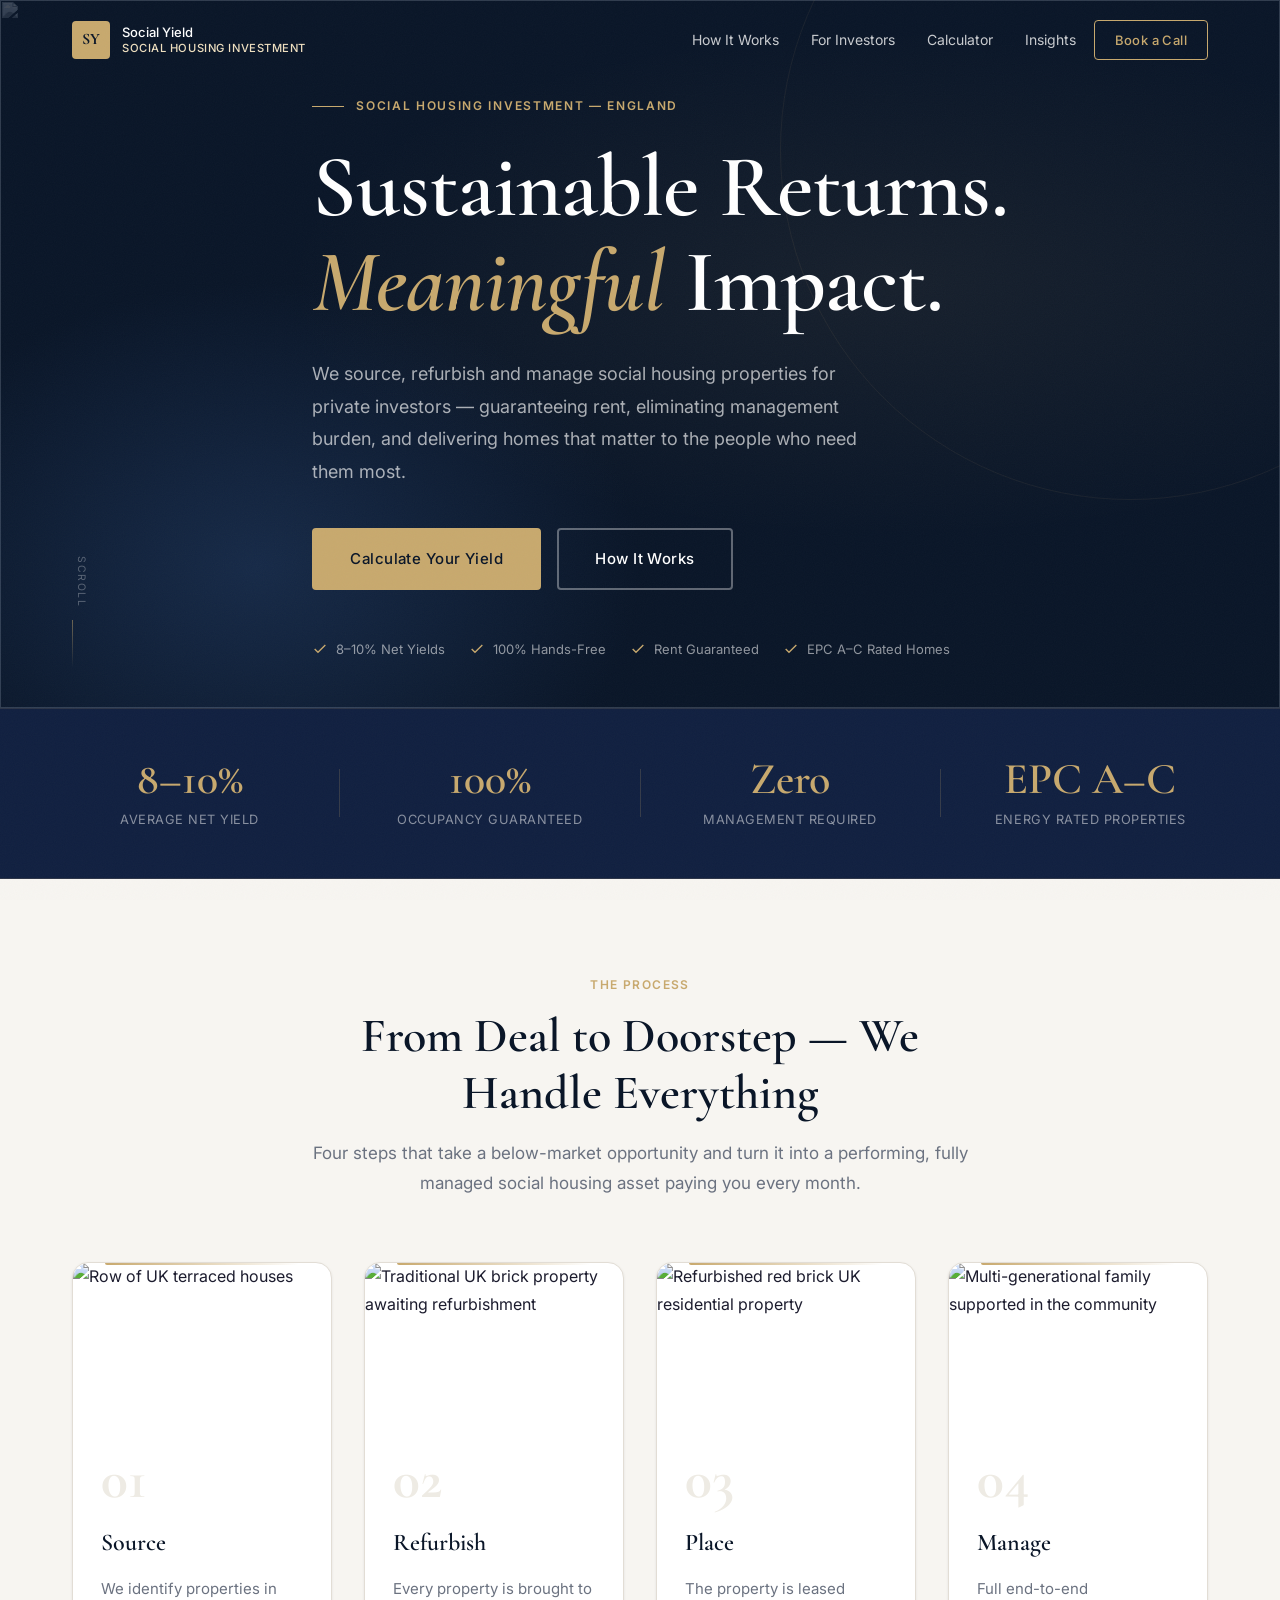
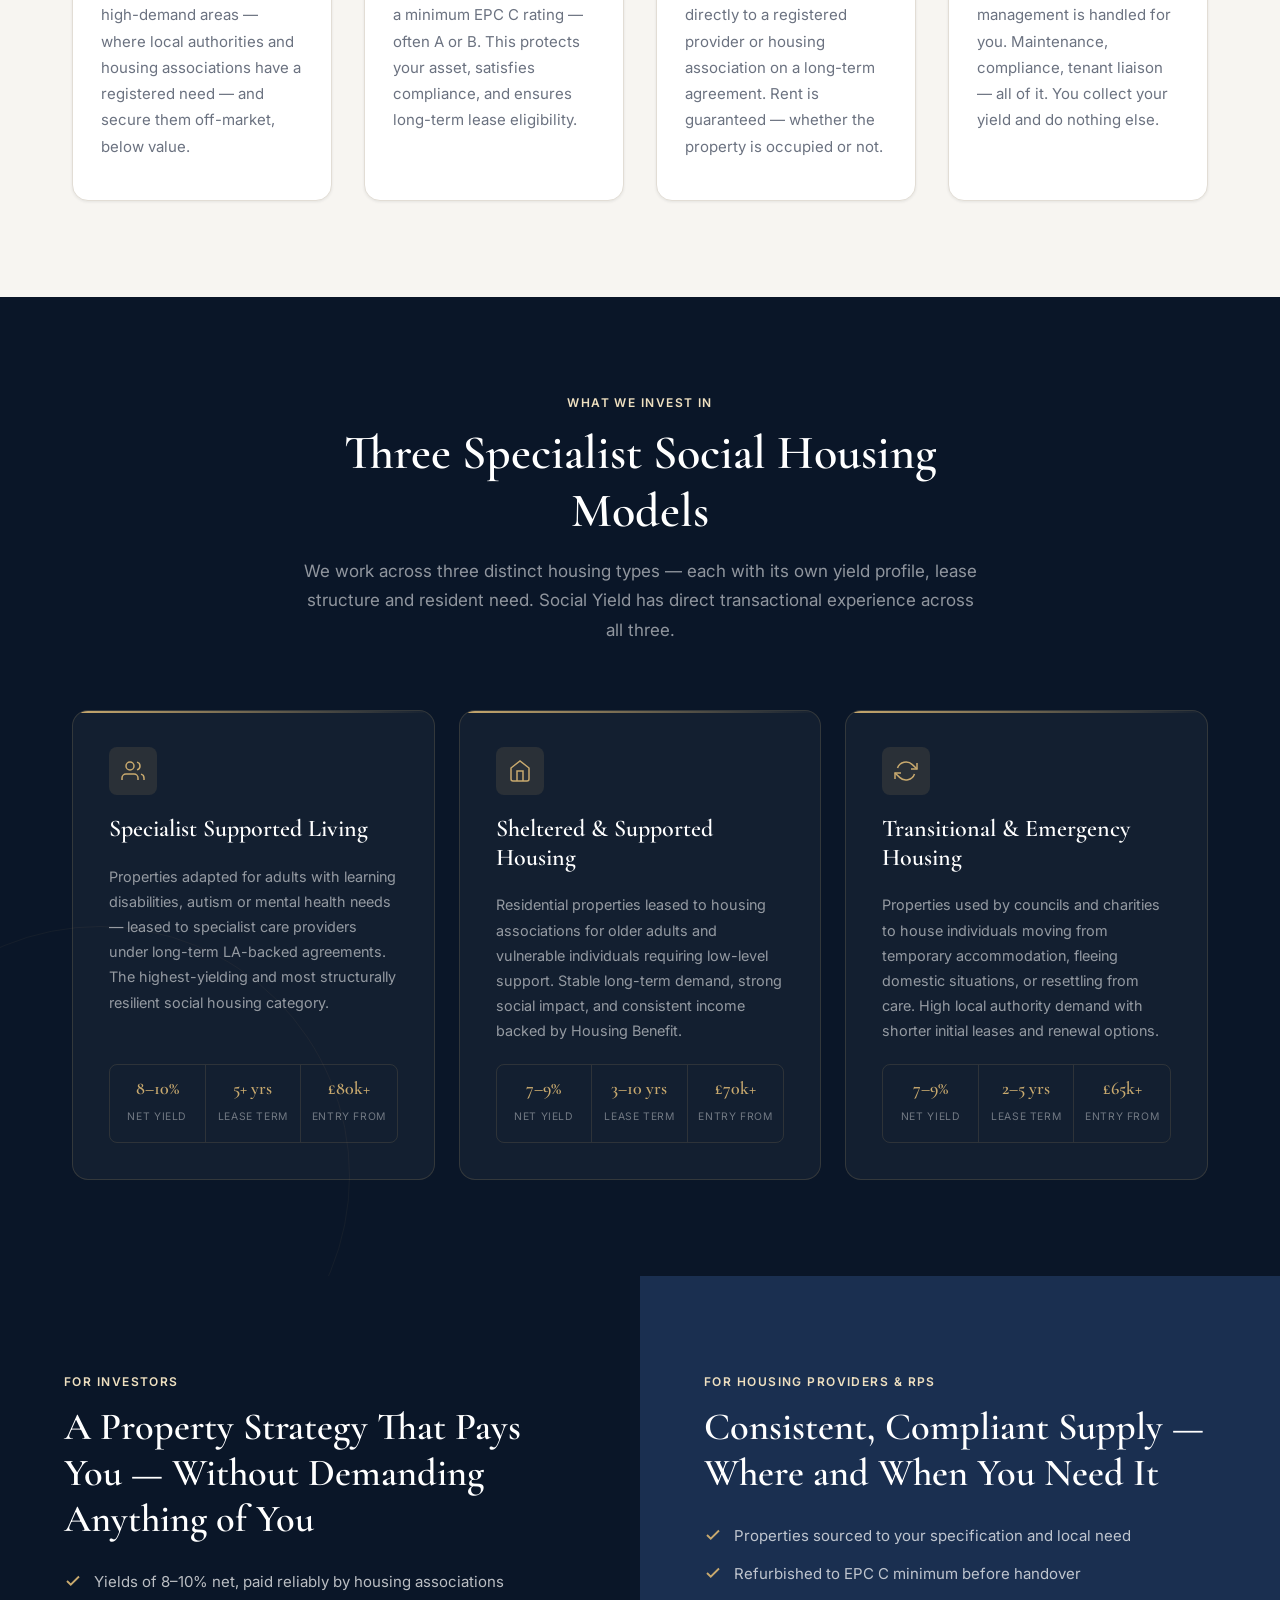
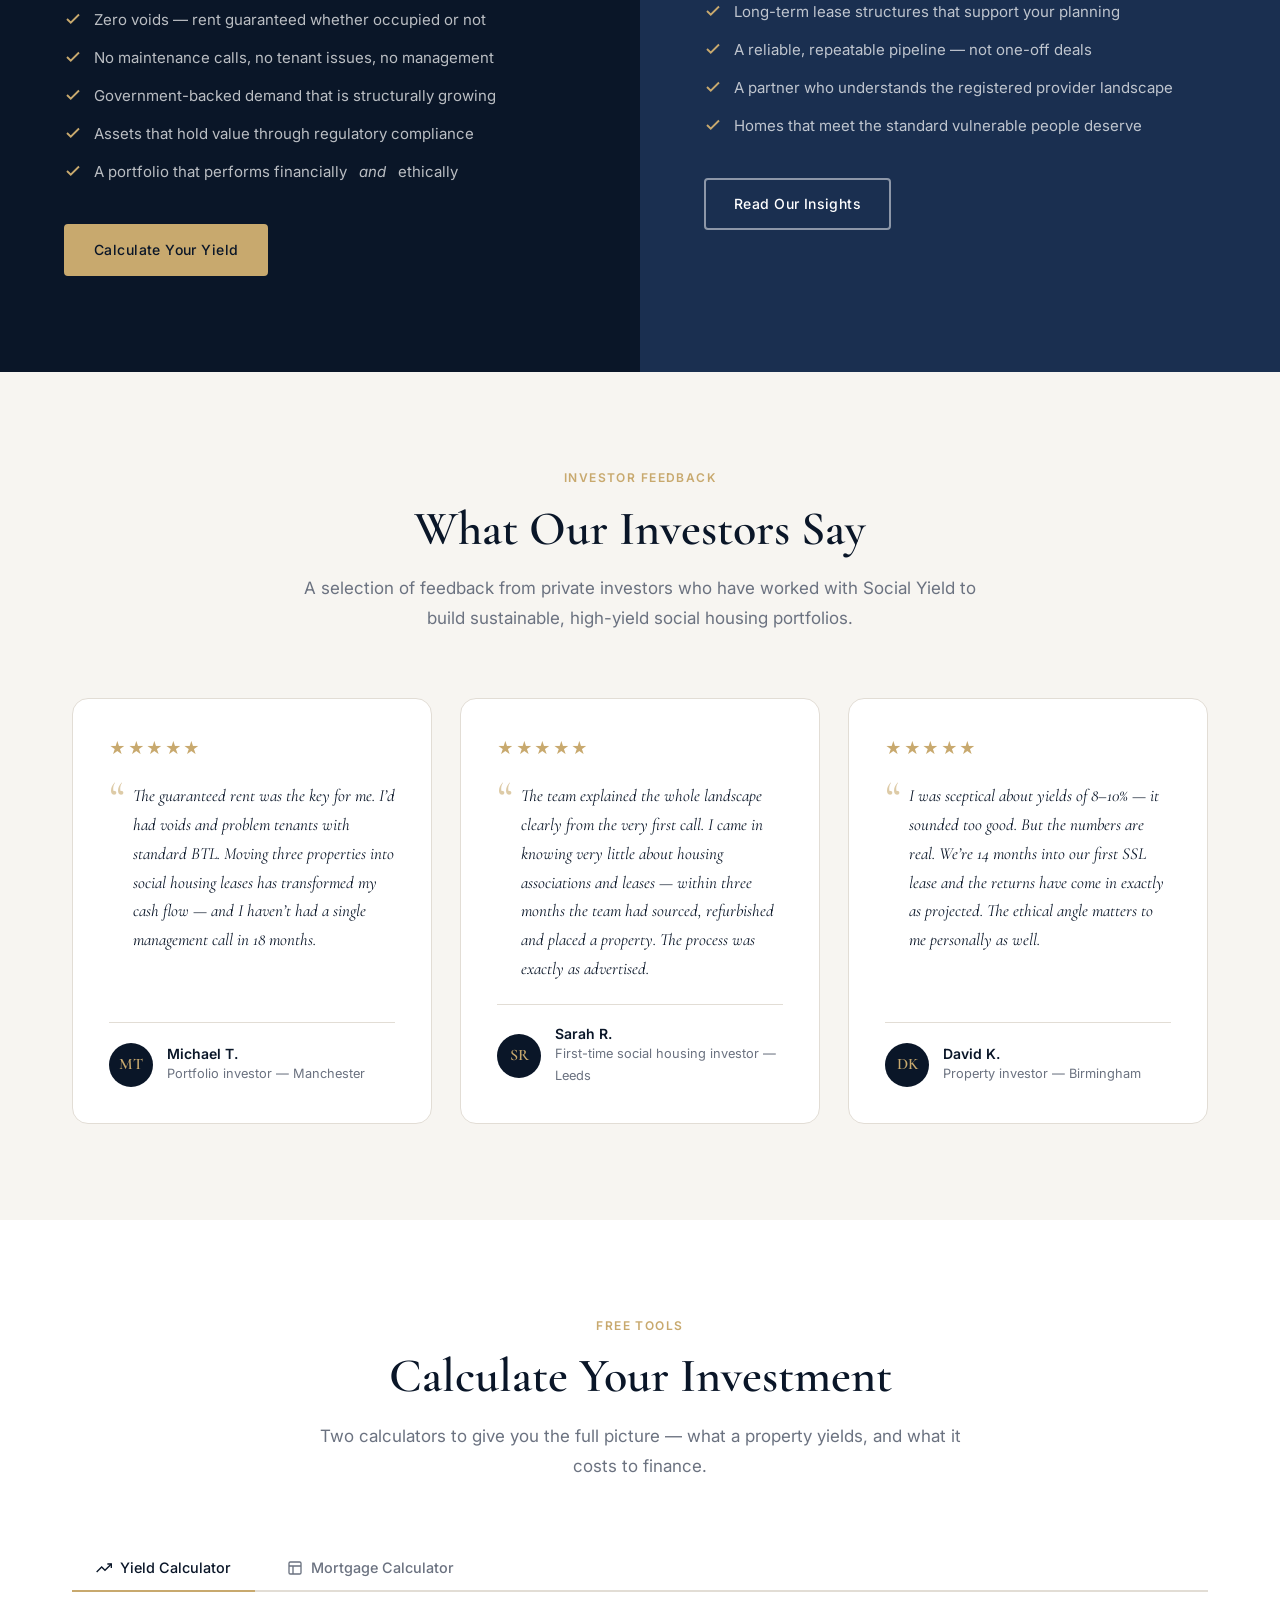
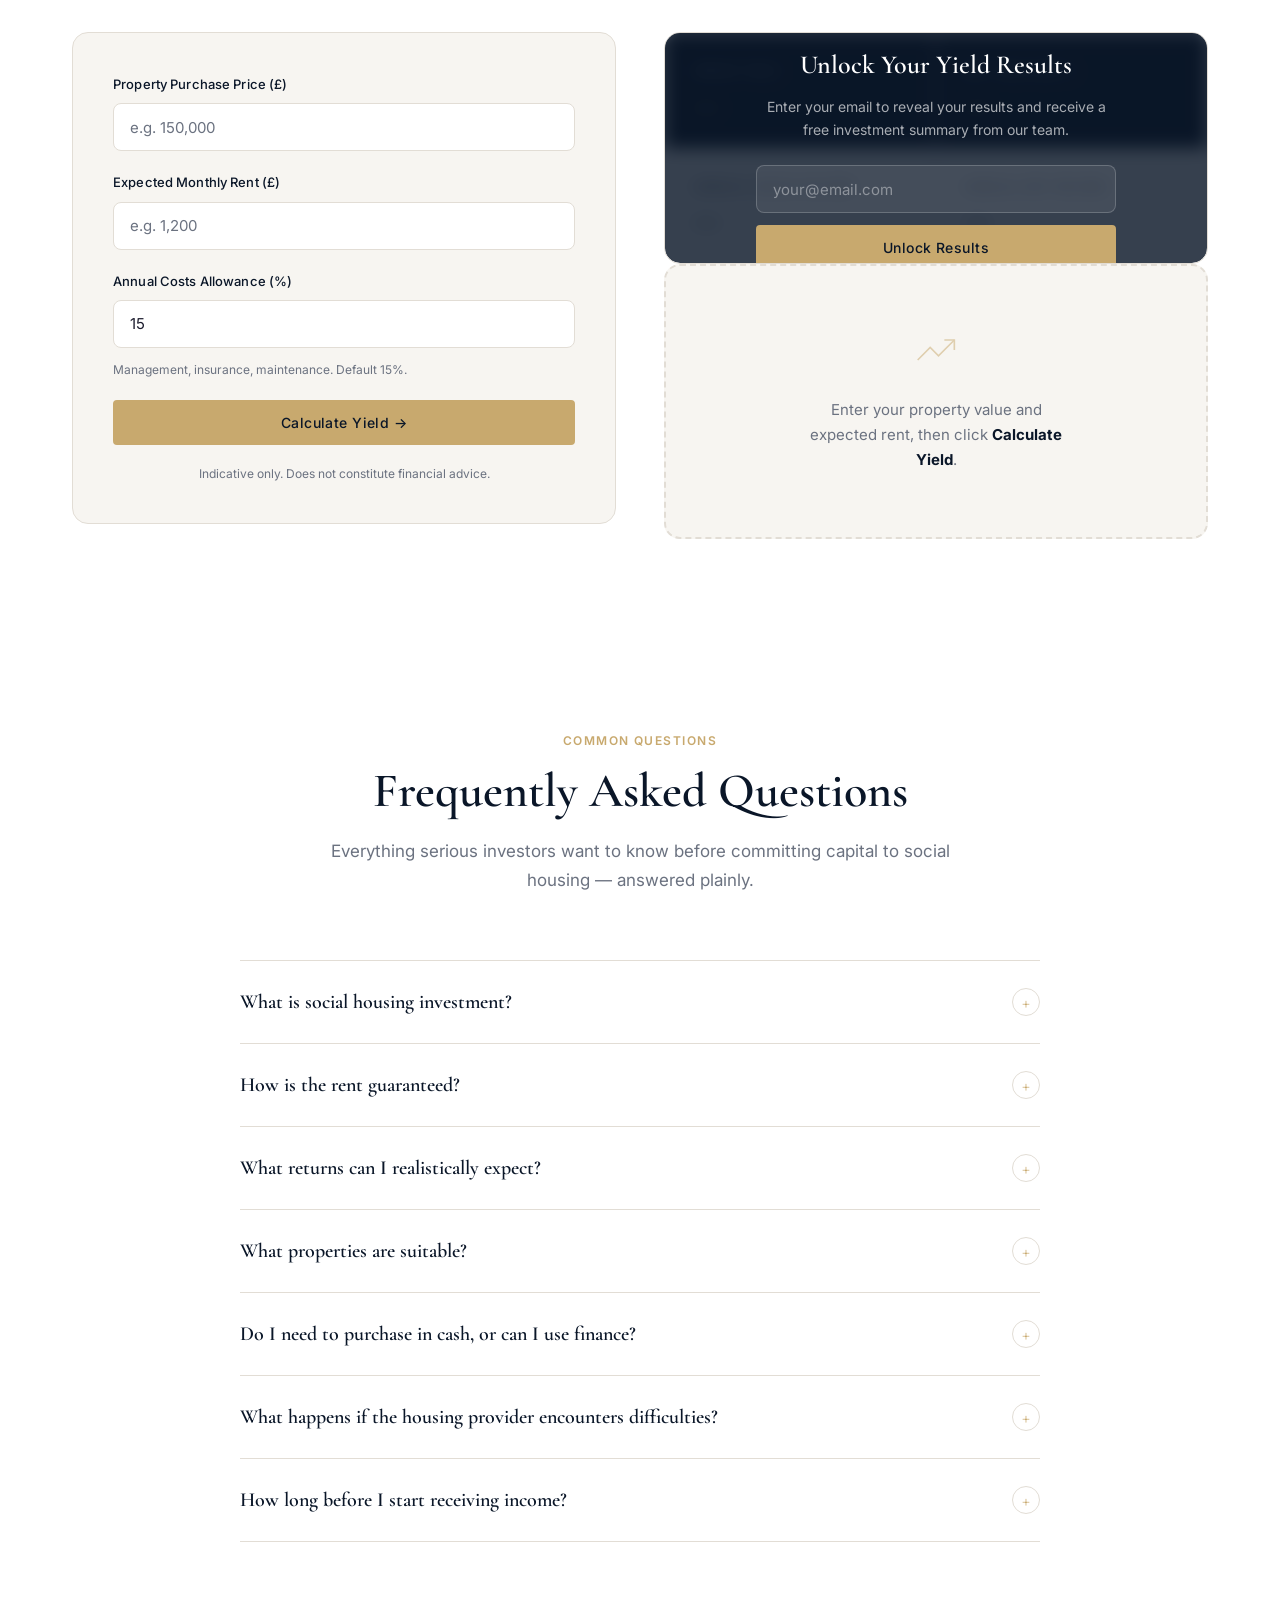
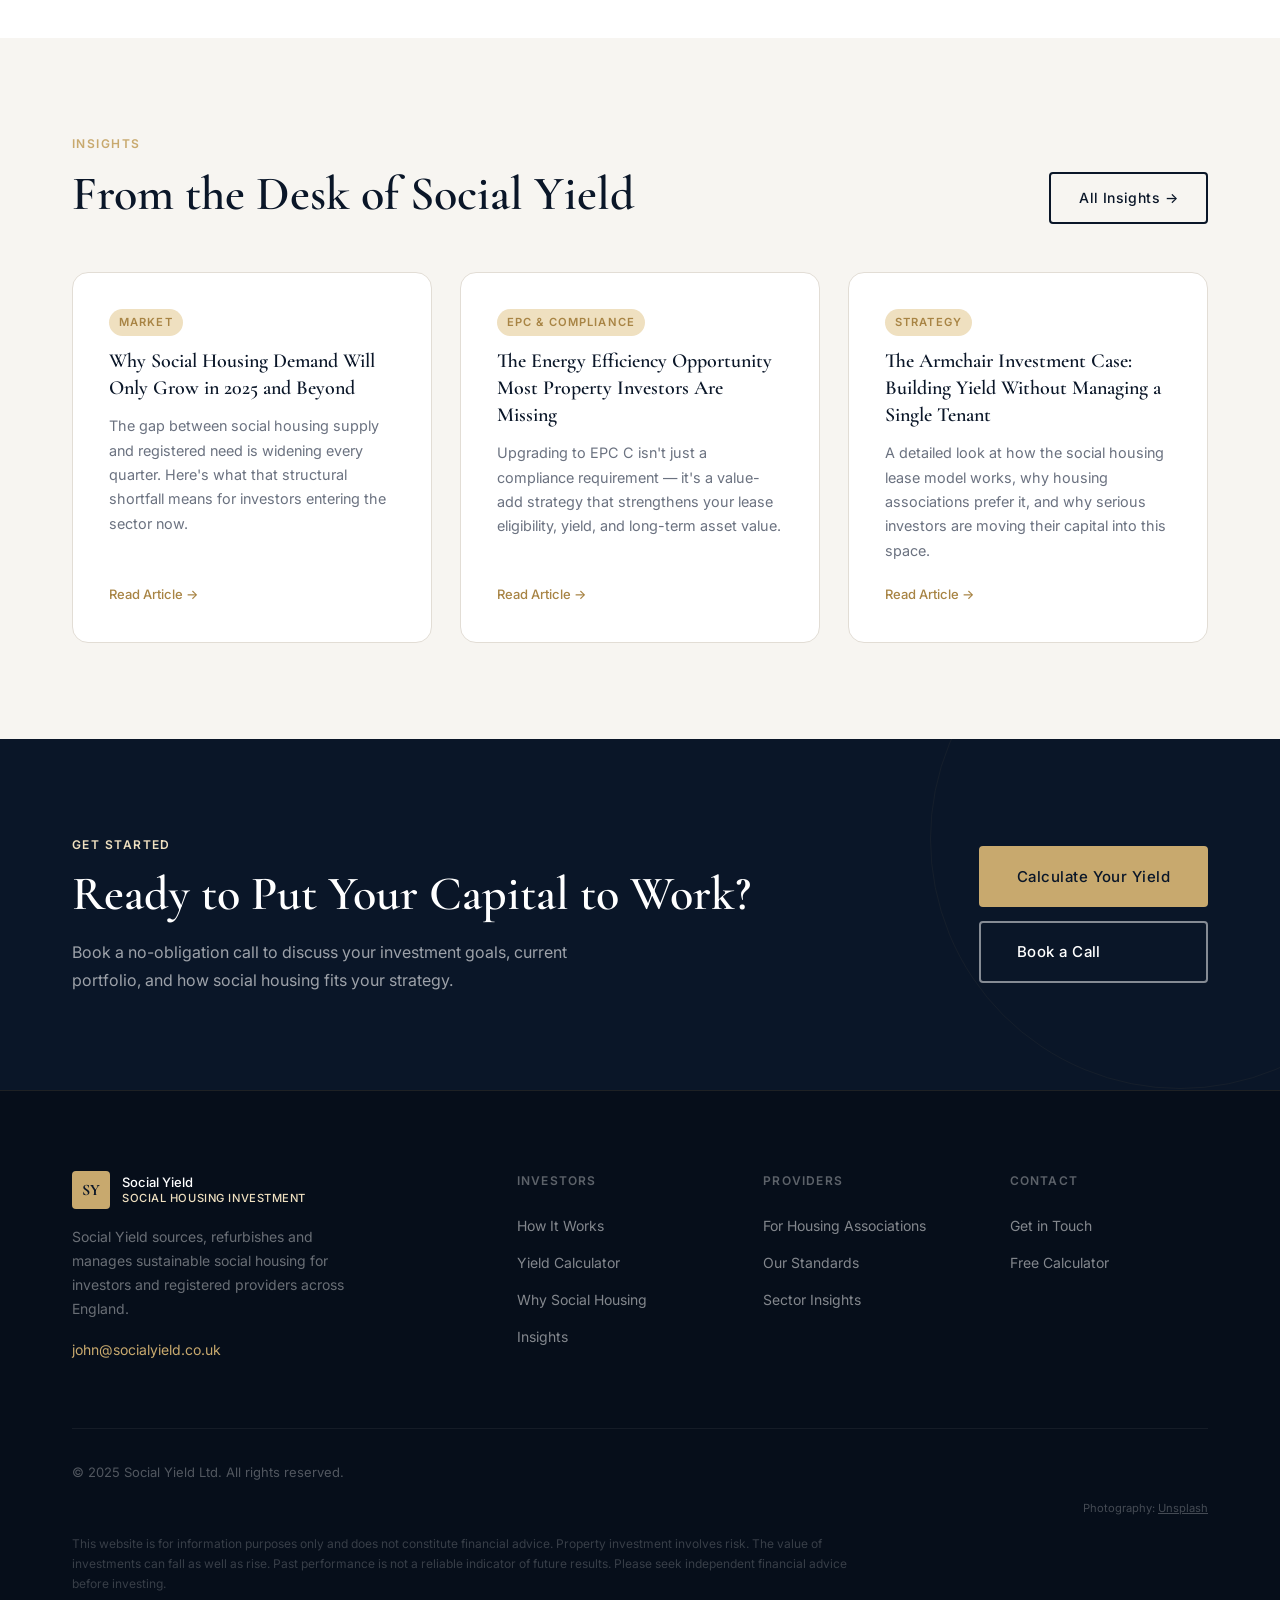
==== index.html @ 2ea7ae8a "Initial commit — Social Yield website" ====
<!DOCTYPE html>
<html lang="en">
<head>
  <meta charset="UTF-8">
  <meta name="viewport" content="width=device-width, initial-scale=1.0">
  <title>Social Housing Investment | Social Yield</title>
  <meta name="description" content="Social Yield sources, refurbishes and manages high-yield social housing properties — delivering sustainable homes to vulnerable people and hands-free returns to investors.">
  <link rel="preconnect" href="https://fonts.googleapis.com">
  <link rel="preconnect" href="https://fonts.gstatic.com" crossorigin>
  <link href="https://fonts.googleapis.com/css2?family=Cormorant+Garamond:ital,wght@0,400;0,500;0,600;0,700;1,400;1,600&family=Inter:wght@300;400;500;600&display=swap" rel="stylesheet">
  <link rel="icon" type="image/svg+xml" href="favicon.svg">
  <link rel="stylesheet" href="styles.css">
  <script async src="https://www.googletagmanager.com/gtag/js?id=G-GWD0JQLDQW"></script>
  <!-- Open Graph -->
  <meta property="og:type" content="website">
  <meta property="og:title" content="Social Housing Investment | Social Yield">
  <meta property="og:description" content="Social Yield sources, refurbishes and manages high-yield social housing properties — delivering sustainable homes to vulnerable people and hands-free returns to investors.">
  <meta property="og:url" content="https://socialyield.co.uk">
  <meta name="twitter:card" content="summary_large_image">
  <!-- Schema.org -->
  <script type="application/ld+json">
  {
    "@context": "https://schema.org",
    "@type": "LocalBusiness",
    "name": "Social Yield",
    "description": "Social housing investment specialists — sourcing, refurbishing and managing properties for private investors and registered providers across England.",
    "url": "https://socialyield.co.uk",
    "areaServed": { "@type": "Country", "name": "England" },
    "serviceType": "Social Housing Investment"
  }
  </script>
</head>
<body>

  <!-- NAV -->
  <nav class="nav" id="nav">
    <div class="nav__inner">
      <a href="index.html" class="nav__logo">
        <span class="nav__logo-mark">SY</span>
        <span class="nav__logo-name">Social Yield<em>Social Housing Investment</em></span>
      </a>
      <ul class="nav__links" id="nav-links">
        <li><a href="#how-it-works">How It Works</a></li>
        <li><a href="#investors">For Investors</a></li>
        <li><a href="#calculator">Calculator</a></li>
        <li><a href="insights.html">Insights</a></li>
        <li><a href="https://calendly.com/john-socialyield" target="_blank" rel="noopener" class="btn btn--nav">Book a Call</a></li>
      </ul>
      <button class="nav__toggle" id="nav-toggle" aria-label="Open menu">
        <span></span><span></span><span></span>
      </button>
    </div>
  </nav>

  <!-- HERO -->
  <section class="hero">
    <img src="https://images.unsplash.com/photo-1723047683175-f036e27e0e10?auto=format&fit=crop&w=1800&q=80" alt="" class="hero__bg-img" aria-hidden="true" loading="eager">
    <div class="hero__inner">
      <div class="hero__eyebrow">Social Housing Investment &mdash; England</div>
      <h1 class="hero__heading">
        Sustainable Returns.<br>
        <em>Meaningful</em> Impact.
      </h1>
      <p class="hero__sub">We source, refurbish and manage social housing properties for private investors &mdash; guaranteeing rent, eliminating management burden, and delivering homes that matter to the people who need them most.</p>
      <div class="hero__actions">
        <a href="#calculator" class="btn btn--gold btn--lg">Calculate Your Yield</a>
        <a href="#how-it-works" class="btn btn--ghost btn--lg">How It Works</a>
      </div>
      <div class="hero__trust">
        <div class="hero__trust-item">
          <svg width="16" height="16" viewBox="0 0 24 24" fill="none" stroke="currentColor" stroke-width="2"><polyline points="20 6 9 17 4 12"></polyline></svg>
          <span>8&ndash;10% Net Yields</span>
        </div>
        <div class="hero__trust-item">
          <svg width="16" height="16" viewBox="0 0 24 24" fill="none" stroke="currentColor" stroke-width="2"><polyline points="20 6 9 17 4 12"></polyline></svg>
          <span>100% Hands-Free</span>
        </div>
        <div class="hero__trust-item">
          <svg width="16" height="16" viewBox="0 0 24 24" fill="none" stroke="currentColor" stroke-width="2"><polyline points="20 6 9 17 4 12"></polyline></svg>
          <span>Rent Guaranteed</span>
        </div>
        <div class="hero__trust-item">
          <svg width="16" height="16" viewBox="0 0 24 24" fill="none" stroke="currentColor" stroke-width="2"><polyline points="20 6 9 17 4 12"></polyline></svg>
          <span>EPC A&ndash;C Rated Homes</span>
        </div>
      </div>
    </div>
    <div class="hero__scroll" aria-hidden="true">
      <span>Scroll</span>
      <div class="hero__scroll-line"></div>
    </div>
  </section>

  <!-- STATS -->
  <section class="stats">
    <div class="container">
      <div class="stats__grid">
        <div class="stats__item">
          <span class="stats__num">8&ndash;10%</span>
          <span class="stats__label">Average Net Yield</span>
        </div>
        <div class="stats__divider" aria-hidden="true"></div>
        <div class="stats__item">
          <span class="stats__num">100%</span>
          <span class="stats__label">Occupancy Guaranteed</span>
        </div>
        <div class="stats__divider" aria-hidden="true"></div>
        <div class="stats__item">
          <span class="stats__num">Zero</span>
          <span class="stats__label">Management Required</span>
        </div>
        <div class="stats__divider" aria-hidden="true"></div>
        <div class="stats__item">
          <span class="stats__num">EPC A&ndash;C</span>
          <span class="stats__label">Energy Rated Properties</span>
        </div>
      </div>
    </div>
  </section>

  <!-- HOW IT WORKS -->
  <section class="process" id="how-it-works">
    <div class="container">
      <div class="section-header">
        <span class="eyebrow">The Process</span>
        <h2>From Deal to Doorstep &mdash; We Handle Everything</h2>
        <p>Four steps that take a below-market opportunity and turn it into a performing, fully managed social housing asset paying you every month.</p>
      </div>
      <div class="steps">
        <div class="step reveal">
          <div class="step__img">
            <img src="https://images.unsplash.com/photo-1732721176408-5444b1641550?auto=format&fit=crop&w=600&q=80" alt="Row of UK terraced houses" loading="lazy">
          </div>
          <div class="step__num">01</div>
          <h3>Source</h3>
          <p>We identify properties in high-demand areas &mdash; where local authorities and housing associations have a registered need &mdash; and secure them off-market, below value.</p>
        </div>
        <div class="step reveal reveal-d1">
          <div class="step__img">
            <img src="https://images.unsplash.com/photo-1607900840367-a83dcd63296d?auto=format&fit=crop&w=600&q=80" alt="Traditional UK brick property awaiting refurbishment" loading="lazy">
          </div>
          <div class="step__num">02</div>
          <h3>Refurbish</h3>
          <p>Every property is brought to a minimum EPC C rating &mdash; often A or B. This protects your asset, satisfies compliance, and ensures long-term lease eligibility.</p>
        </div>
        <div class="step reveal reveal-d2">
          <div class="step__img">
            <img src="https://images.unsplash.com/photo-1732721176814-c0bc82db3971?auto=format&fit=crop&w=600&q=80" alt="Refurbished red brick UK residential property" loading="lazy">
          </div>
          <div class="step__num">03</div>
          <h3>Place</h3>
          <p>The property is leased directly to a registered provider or housing association on a long-term agreement. Rent is guaranteed &mdash; whether the property is occupied or not.</p>
        </div>
        <div class="step reveal reveal-d3">
          <div class="step__img">
            <img src="https://images.unsplash.com/photo-1763631045896-04d2e60048ae?auto=format&fit=crop&w=600&q=80" alt="Multi-generational family supported in the community" loading="lazy">
          </div>
          <div class="step__num">04</div>
          <h3>Manage</h3>
          <p>Full end-to-end management is handled for you. Maintenance, compliance, tenant liaison &mdash; all of it. You collect your yield and do nothing else.</p>
        </div>
      </div>
    </div>
  </section>

  <!-- INVESTMENT TYPES -->
  <section class="inv-types">
    <div class="container">
      <div class="section-header section-header--light reveal">
        <span class="eyebrow eyebrow--light">What We Invest In</span>
        <h2>Three Specialist Social Housing Models</h2>
        <p>We work across three distinct housing types &mdash; each with its own yield profile, lease structure and resident need. Social Yield has direct transactional experience across all three.</p>
      </div>
      <div class="inv-cards">

        <div class="inv-card reveal reveal-d1">
          <div class="inv-card__icon">
            <svg width="24" height="24" viewBox="0 0 24 24" fill="none" stroke="currentColor" stroke-width="1.5">
              <path d="M17 21v-2a4 4 0 00-4-4H5a4 4 0 00-4 4v2"/><circle cx="9" cy="7" r="4"/>
              <path d="M23 21v-2a4 4 0 00-3-3.87M16 3.13a4 4 0 010 7.75"/>
            </svg>
          </div>
          <h3>Specialist Supported Living</h3>
          <p>Properties adapted for adults with learning disabilities, autism or mental health needs &mdash; leased to specialist care providers under long-term LA-backed agreements. The highest-yielding and most structurally resilient social housing category.</p>
          <div class="inv-card__metrics">
            <div class="inv-card__metric">
              <span class="inv-card__metric-val">8&ndash;10%</span>
              <span class="inv-card__metric-label">Net Yield</span>
            </div>
            <div class="inv-card__metric">
              <span class="inv-card__metric-val">5+ yrs</span>
              <span class="inv-card__metric-label">Lease Term</span>
            </div>
            <div class="inv-card__metric">
              <span class="inv-card__metric-val">&pound;80k+</span>
              <span class="inv-card__metric-label">Entry From</span>
            </div>
          </div>
        </div>

        <div class="inv-card reveal reveal-d2">
          <div class="inv-card__icon">
            <svg width="24" height="24" viewBox="0 0 24 24" fill="none" stroke="currentColor" stroke-width="1.5">
              <path d="M3 9l9-7 9 7v11a2 2 0 01-2 2H5a2 2 0 01-2-2z"/>
              <polyline points="9 22 9 12 15 12 15 22"/>
            </svg>
          </div>
          <h3>Sheltered &amp; Supported Housing</h3>
          <p>Residential properties leased to housing associations for older adults and vulnerable individuals requiring low-level support. Stable long-term demand, strong social impact, and consistent income backed by Housing Benefit.</p>
          <div class="inv-card__metrics">
            <div class="inv-card__metric">
              <span class="inv-card__metric-val">7&ndash;9%</span>
              <span class="inv-card__metric-label">Net Yield</span>
            </div>
            <div class="inv-card__metric">
              <span class="inv-card__metric-val">3&ndash;10 yrs</span>
              <span class="inv-card__metric-label">Lease Term</span>
            </div>
            <div class="inv-card__metric">
              <span class="inv-card__metric-val">&pound;70k+</span>
              <span class="inv-card__metric-label">Entry From</span>
            </div>
          </div>
        </div>

        <div class="inv-card reveal reveal-d3">
          <div class="inv-card__icon">
            <svg width="24" height="24" viewBox="0 0 24 24" fill="none" stroke="currentColor" stroke-width="1.5">
              <polyline points="23 4 23 10 17 10"/>
              <polyline points="1 20 1 14 7 14"/>
              <path d="M3.51 9a9 9 0 0114.85-3.36L23 10M1 14l4.64 4.36A9 9 0 0020.49 15"/>
            </svg>
          </div>
          <h3>Transitional &amp; Emergency Housing</h3>
          <p>Properties used by councils and charities to house individuals moving from temporary accommodation, fleeing domestic situations, or resettling from care. High local authority demand with shorter initial leases and renewal options.</p>
          <div class="inv-card__metrics">
            <div class="inv-card__metric">
              <span class="inv-card__metric-val">7&ndash;9%</span>
              <span class="inv-card__metric-label">Net Yield</span>
            </div>
            <div class="inv-card__metric">
              <span class="inv-card__metric-val">2&ndash;5 yrs</span>
              <span class="inv-card__metric-label">Lease Term</span>
            </div>
            <div class="inv-card__metric">
              <span class="inv-card__metric-val">&pound;65k+</span>
              <span class="inv-card__metric-label">Entry From</span>
            </div>
          </div>
        </div>

      </div>
    </div>
  </section>

  <!-- VALUE PROPS SPLIT -->
  <section class="split" id="investors">
    <div class="split__panel split__panel--left">
      <div class="split__content">
        <span class="eyebrow eyebrow--light">For Investors</span>
        <h2>A Property Strategy That Pays You &mdash; Without Demanding Anything of You</h2>
        <ul class="check-list">
          <li>Yields of 8&ndash;10% net, paid reliably by housing associations</li>
          <li>Zero voids &mdash; rent guaranteed whether occupied or not</li>
          <li>No maintenance calls, no tenant issues, no management</li>
          <li>Government-backed demand that is structurally growing</li>
          <li>Assets that hold value through regulatory compliance</li>
          <li>A portfolio that performs financially <em>and</em> ethically</li>
        </ul>
        <a href="#calculator" class="btn btn--gold">Calculate Your Yield</a>
      </div>
    </div>
    <div class="split__panel split__panel--right">
      <div class="split__content">
        <span class="eyebrow eyebrow--light">For Housing Providers &amp; RPs</span>
        <h2>Consistent, Compliant Supply &mdash; Where and When You Need It</h2>
        <ul class="check-list">
          <li>Properties sourced to your specification and local need</li>
          <li>Refurbished to EPC C minimum before handover</li>
          <li>Long-term lease structures that support your planning</li>
          <li>A reliable, repeatable pipeline &mdash; not one-off deals</li>
          <li>A partner who understands the registered provider landscape</li>
          <li>Homes that meet the standard vulnerable people deserve</li>
        </ul>
        <a href="insights.html" class="btn btn--outline-light">Read Our Insights</a>
      </div>
    </div>
  </section>

  <!-- TESTIMONIALS -->
  <section class="testimonials">
    <div class="container">
      <div class="section-header reveal">
        <span class="eyebrow">Investor Feedback</span>
        <h2>What Our Investors Say</h2>
        <p>A selection of feedback from private investors who have worked with Social Yield to build sustainable, high-yield social housing portfolios.</p>
      </div>
      <div class="testimonial-grid">

        <div class="testimonial-card reveal reveal-d1">
          <div class="testimonial-stars">&#9733;&#9733;&#9733;&#9733;&#9733;</div>
          <p class="testimonial-quote">The guaranteed rent was the key for me. I&rsquo;d had voids and problem tenants with standard BTL. Moving three properties into social housing leases has transformed my cash flow &mdash; and I haven&rsquo;t had a single management call in 18 months.</p>
          <div class="testimonial-author">
            <div class="testimonial-avatar">MT</div>
            <div>
              <div class="testimonial-name">Michael T.</div>
              <div class="testimonial-role">Portfolio investor &mdash; Manchester</div>
            </div>
          </div>
        </div>

        <div class="testimonial-card reveal reveal-d2">
          <div class="testimonial-stars">&#9733;&#9733;&#9733;&#9733;&#9733;</div>
          <p class="testimonial-quote">The team explained the whole landscape clearly from the very first call. I came in knowing very little about housing associations and leases &mdash; within three months the team had sourced, refurbished and placed a property. The process was exactly as advertised.</p>
          <div class="testimonial-author">
            <div class="testimonial-avatar">SR</div>
            <div>
              <div class="testimonial-name">Sarah R.</div>
              <div class="testimonial-role">First-time social housing investor &mdash; Leeds</div>
            </div>
          </div>
        </div>

        <div class="testimonial-card reveal reveal-d3">
          <div class="testimonial-stars">&#9733;&#9733;&#9733;&#9733;&#9733;</div>
          <p class="testimonial-quote">I was sceptical about yields of 8&ndash;10% &mdash; it sounded too good. But the numbers are real. We&rsquo;re 14 months into our first SSL lease and the returns have come in exactly as projected. The ethical angle matters to me personally as well.</p>
          <div class="testimonial-author">
            <div class="testimonial-avatar">DK</div>
            <div>
              <div class="testimonial-name">David K.</div>
              <div class="testimonial-role">Property investor &mdash; Birmingham</div>
            </div>
          </div>
        </div>

      </div>
    </div>
  </section>

  <!-- CALCULATORS -->
  <section class="calc-section" id="calculator">
    <div class="container">
      <div class="section-header">
        <span class="eyebrow">Free Tools</span>
        <h2>Calculate Your Investment</h2>
        <p>Two calculators to give you the full picture — what a property yields, and what it costs to finance.</p>
      </div>

      <!-- TABS -->
      <div class="calc-tabs">
        <button class="calc-tab active" data-tab="yield">
          <svg width="16" height="16" viewBox="0 0 24 24" fill="none" stroke="currentColor" stroke-width="2"><polyline points="23 6 13.5 15.5 8.5 10.5 1 18"></polyline><polyline points="17 6 23 6 23 12"></polyline></svg>
          Yield Calculator
        </button>
        <button class="calc-tab" data-tab="mortgage">
          <svg width="16" height="16" viewBox="0 0 24 24" fill="none" stroke="currentColor" stroke-width="2"><rect x="3" y="3" width="18" height="18" rx="2"/><path d="M3 9h18M9 21V9"/></svg>
          Mortgage Calculator
        </button>
      </div>

      <!-- YIELD CALCULATOR -->
      <div class="calc-panel" id="tab-yield">
        <div class="calc-wrap">
          <div class="calc-inputs">
            <div class="field">
              <label for="y-prop-value">Property Purchase Price (£)</label>
              <input type="number" id="y-prop-value" placeholder="e.g. 150,000" min="0">
            </div>
            <div class="field">
              <label for="y-monthly-rent">Expected Monthly Rent (£)</label>
              <input type="number" id="y-monthly-rent" placeholder="e.g. 1,200" min="0">
            </div>
            <div class="field">
              <label for="y-costs">Annual Costs Allowance (%)</label>
              <input type="number" id="y-costs" placeholder="e.g. 15" min="0" max="100" value="15">
              <span class="field-hint">Management, insurance, maintenance. Default 15%.</span>
            </div>
            <button class="btn btn--gold btn--full" id="yield-calc-btn">Calculate Yield &rarr;</button>
            <p class="calc-disclaimer">Indicative only. Does not constitute financial advice.</p>
          </div>

          <div class="calc-results" id="yield-results">
            <div class="results-inner" id="yield-results-inner">
              <div class="results-grid" id="yield-results-grid">
                <div class="result-card result-card--highlight">
                  <span class="result-label">Gross Yield</span>
                  <span class="result-value" id="y-gross-yield">&mdash;</span>
                </div>
                <div class="result-card result-card--highlight">
                  <span class="result-label">Net Yield (est.)</span>
                  <span class="result-value" id="y-net-yield">&mdash;</span>
                </div>
                <div class="result-card">
                  <span class="result-label">Annual Gross Income</span>
                  <span class="result-value" id="y-annual-gross">&mdash;</span>
                </div>
                <div class="result-card">
                  <span class="result-label">Annual Net Income</span>
                  <span class="result-value" id="y-annual-net">&mdash;</span>
                </div>
              </div>

              <div class="email-gate" id="yield-email-gate">
                <div class="email-gate__inner">
                  <div class="email-gate__lock">
                    <svg width="28" height="28" viewBox="0 0 24 24" fill="none" stroke="currentColor" stroke-width="1.5"><rect x="3" y="11" width="18" height="11" rx="2" ry="2"></rect><path d="M7 11V7a5 5 0 0 1 10 0v4"></path></svg>
                  </div>
                  <h3>Unlock Your Yield Results</h3>
                  <p>Enter your email to reveal your results and receive a free investment summary from our team.</p>
                  <form name="calculator-lead" data-netlify="true" netlify-honeypot="bot-field" id="yield-gate-form">
                    <input type="hidden" name="form-name" value="calculator-lead">
                    <input type="hidden" name="gross-yield" id="f-gross-yield">
                    <input type="hidden" name="net-yield" id="f-net-yield">
                    <input type="hidden" name="annual-gross" id="f-annual-gross">
                    <input type="hidden" name="annual-net" id="f-annual-net">
                    <p hidden><input name="bot-field"></p>
                    <div class="email-gate__form">
                      <input type="email" id="yield-gate-email" name="email" placeholder="your@email.com" required autocomplete="email">
                      <button type="submit" class="btn btn--gold">Unlock Results</button>
                    </div>
                  </form>
                  <p class="email-gate__note">No spam. No obligation. Unsubscribe anytime.</p>
                </div>
              </div>
            </div>

            <div class="calc-placeholder" id="yield-placeholder">
              <div class="calc-placeholder__icon">
                <svg width="40" height="40" viewBox="0 0 24 24" fill="none" stroke="currentColor" stroke-width="1"><polyline points="23 6 13.5 15.5 8.5 10.5 1 18"></polyline><polyline points="17 6 23 6 23 12"></polyline></svg>
              </div>
              <p>Enter your property value and expected rent, then click <strong>Calculate Yield</strong>.</p>
            </div>
          </div>
        </div>
      </div>

      <!-- MORTGAGE CALCULATOR -->
      <div class="calc-panel hidden" id="tab-mortgage">
        <div class="calc-wrap">
          <div class="calc-inputs">
            <div class="field">
              <label for="m-prop-value">Property Value (£)</label>
              <input type="number" id="m-prop-value" placeholder="e.g. 150,000" min="0">
            </div>
            <div class="field">
              <label for="m-deposit">Deposit / Equity (%)</label>
              <input type="number" id="m-deposit" placeholder="e.g. 25" min="0" max="100">
            </div>
            <div class="field">
              <label for="m-rate">Interest Rate (%)</label>
              <input type="number" id="m-rate" placeholder="e.g. 5.5" min="0" step="0.1">
            </div>
            <div class="field">
              <label for="m-term">Mortgage Term (years)</label>
              <input type="number" id="m-term" placeholder="e.g. 25" min="1" max="40" value="25">
            </div>
            <button class="btn btn--gold btn--full" id="mortgage-calc-btn">Calculate Mortgage &rarr;</button>
            <p class="calc-disclaimer">Indicative only. Does not constitute financial advice.</p>
          </div>

          <div class="calc-results" id="mortgage-results">
            <div class="results-inner" id="mortgage-results-inner">
              <div class="results-grid revealed" id="mortgage-results-grid">
                <div class="result-card result-card--highlight">
                  <span class="result-label">Monthly Payment</span>
                  <span class="result-value" id="m-monthly">&mdash;</span>
                </div>
                <div class="result-card">
                  <span class="result-label">Loan Amount</span>
                  <span class="result-value" id="m-loan">&mdash;</span>
                </div>
                <div class="result-card">
                  <span class="result-label">Total Repaid</span>
                  <span class="result-value" id="m-total">&mdash;</span>
                </div>
                <div class="result-card">
                  <span class="result-label">Total Interest</span>
                  <span class="result-value" id="m-interest">&mdash;</span>
                </div>
                <div class="result-card result-card--highlight">
                  <span class="result-label">LTV Ratio</span>
                  <span class="result-value" id="m-ltv">&mdash;</span>
                </div>
                <div class="result-card">
                  <span class="result-label">Deposit Amount</span>
                  <span class="result-value" id="m-deposit-amt">&mdash;</span>
                </div>
              </div>
            </div>

            <div class="calc-placeholder" id="mortgage-placeholder">
              <div class="calc-placeholder__icon">
                <svg width="40" height="40" viewBox="0 0 24 24" fill="none" stroke="currentColor" stroke-width="1"><rect x="3" y="3" width="18" height="18" rx="2"/><path d="M3 9h18M9 21V9"/></svg>
              </div>
              <p>Enter your property value, deposit and rate, then click <strong>Calculate Mortgage</strong>.</p>
            </div>
          </div>
        </div>
      </div>

    </div>
  </section>

  <!-- FAQ -->
  <section class="faq">
    <div class="container">
      <div class="section-header reveal">
        <span class="eyebrow">Common Questions</span>
        <h2>Frequently Asked Questions</h2>
        <p>Everything serious investors want to know before committing capital to social housing &mdash; answered plainly.</p>
      </div>
      <div class="faq__inner">

        <details class="faq__item reveal">
          <summary>What is social housing investment? <span class="faq__icon">+</span></summary>
          <p class="faq__body">You purchase a residential property and lease it to a registered housing provider &mdash; a housing association, specialist care provider, or local authority &mdash; under a long-term agreement. The provider guarantees your rent and manages the property and residents on your behalf. You retain full ownership of the asset while receiving a reliable monthly income with no management responsibility whatsoever.</p>
        </details>

        <details class="faq__item reveal reveal-d1">
          <summary>How is the rent guaranteed? <span class="faq__icon">+</span></summary>
          <p class="faq__body">The lease agreement legally commits the registered provider to pay a fixed monthly rent to you, whether or not the property is occupied. Voids, arrears and tenant issues become the provider&rsquo;s responsibility &mdash; not yours. This is fundamentally different from standard buy-to-let, where your income stops the moment a tenant leaves.</p>
        </details>

        <details class="faq__item reveal reveal-d1">
          <summary>What returns can I realistically expect? <span class="faq__icon">+</span></summary>
          <p class="faq__body">Our investors typically achieve 8&ndash;10% net yield depending on purchase price, location, and housing type. This is significantly above standard buy-to-let yields of 4&ndash;6%. The use of mortgage finance can further increase your return on equity &mdash; something we walk through in detail on the initial call and via our free yield calculator above.</p>
        </details>

        <details class="faq__item reveal reveal-d1">
          <summary>What properties are suitable? <span class="faq__icon">+</span></summary>
          <p class="faq__body">Properties should typically be residential houses (flats are rarely suitable), located in areas with a registered local housing need, and capable of being upgraded to a minimum EPC C rating. Specialist Supported Living properties may require specific adaptations for care provision &mdash; we handle all specification, procurement and installation during the refurbishment phase.</p>
        </details>

        <details class="faq__item reveal reveal-d1">
          <summary>Do I need to purchase in cash, or can I use finance? <span class="faq__icon">+</span></summary>
          <p class="faq__body">Most of our investors use buy-to-let or commercial mortgages. The guaranteed rent from the housing association typically covers mortgage payments with surplus yield. We work with specialist brokers who understand the social housing lease model and can structure finance around it effectively. Purchasing in cash is not required.</p>
        </details>

        <details class="faq__item reveal reveal-d1">
          <summary>What happens if the housing provider encounters difficulties? <span class="faq__icon">+</span></summary>
          <p class="faq__body">Registered providers are regulated by the Regulator of Social Housing, which provides meaningful financial oversight and protection. Local authorities are backed by government directly. In the event of any provider difficulty, the property remains yours &mdash; a physical asset with market value &mdash; and we would work immediately to place it with an alternative provider.</p>
        </details>

        <details class="faq__item reveal reveal-d1">
          <summary>How long before I start receiving income? <span class="faq__icon">+</span></summary>
          <p class="faq__body">From initial enquiry to first rent payment, the typical timeline is 3&ndash;6 months &mdash; covering property sourcing, purchase, refurbishment and lease placement. Once the lease is signed, rent typically begins within 30 days. We keep you informed at every stage and are transparent about realistic timelines from day one.</p>
        </details>

      </div>
    </div>
  </section>

  <!-- INSIGHTS PREVIEW -->
  <section class="insights" id="insights">
    <div class="container">
      <div class="section-header section-header--row">
        <div>
          <span class="eyebrow">Insights</span>
          <h2>From the Desk of Social Yield</h2>
        </div>
        <a href="insights.html" class="btn btn--outline-dark">All Insights &rarr;</a>
      </div>
      <div class="articles">
        <a href="article-template.html" class="article-card reveal">
          <span class="article-tag">Market</span>
          <h3>Why Social Housing Demand Will Only Grow in 2025 and Beyond</h3>
          <p>The gap between social housing supply and registered need is widening every quarter. Here's what that structural shortfall means for investors entering the sector now.</p>
          <span class="article-read">Read Article &rarr;</span>
        </a>
        <a href="article-template.html" class="article-card reveal reveal-d1">
          <span class="article-tag">EPC &amp; Compliance</span>
          <h3>The Energy Efficiency Opportunity Most Property Investors Are Missing</h3>
          <p>Upgrading to EPC C isn't just a compliance requirement &mdash; it's a value-add strategy that strengthens your lease eligibility, yield, and long-term asset value.</p>
          <span class="article-read">Read Article &rarr;</span>
        </a>
        <a href="article-template.html" class="article-card reveal reveal-d2">
          <span class="article-tag">Strategy</span>
          <h3>The Armchair Investment Case: Building Yield Without Managing a Single Tenant</h3>
          <p>A detailed look at how the social housing lease model works, why housing associations prefer it, and why serious investors are moving their capital into this space.</p>
          <span class="article-read">Read Article &rarr;</span>
        </a>
      </div>
    </div>
  </section>

  <!-- FINAL CTA -->
  <section class="cta-band">
    <div class="container">
      <div class="cta-band__inner">
        <div class="cta-band__text">
          <span class="eyebrow eyebrow--light">Get Started</span>
          <h2>Ready to Put Your Capital to Work?</h2>
          <p>Book a no-obligation call to discuss your investment goals, current portfolio, and how social housing fits your strategy.</p>
        </div>
        <div class="cta-band__actions">
          <a href="#calculator" class="btn btn--gold btn--lg">Calculate Your Yield</a>
          <a href="https://calendly.com/john-socialyield" target="_blank" rel="noopener" class="btn btn--outline-light btn--lg">Book a Call</a>
        </div>
      </div>
    </div>
  </section>

  <!-- FOOTER -->
  <footer class="footer">
    <div class="container">
      <div class="footer__grid">
        <div class="footer__brand">
          <a href="index.html" class="nav__logo nav__logo--footer">
            <span class="nav__logo-mark">SY</span>
            <span class="nav__logo-name">Social Yield<em>Social Housing Investment</em></span>
          </a>
          <p>Social Yield sources, refurbishes and manages sustainable social housing for investors and registered providers across England.</p>
          <a href="#" data-eu="john" data-ed="socialyield.co.uk" class="footer__email obf-email obf-email--show"></a>
        </div>
        <div class="footer__col">
          <h4>Investors</h4>
          <ul>
            <li><a href="#how-it-works">How It Works</a></li>
            <li><a href="#calculator">Yield Calculator</a></li>
            <li><a href="#investors">Why Social Housing</a></li>
            <li><a href="insights.html">Insights</a></li>
          </ul>
        </div>
        <div class="footer__col">
          <h4>Providers</h4>
          <ul>
            <li><a href="#investors">For Housing Associations</a></li>
            <li><a href="#investors">Our Standards</a></li>
            <li><a href="insights.html">Sector Insights</a></li>
          </ul>
        </div>
        <div class="footer__col">
          <h4>Contact</h4>
          <ul>
            <li><a href="#" data-eu="john" data-ed="socialyield.co.uk" class="obf-email">Get in Touch</a></li>
            <li><a href="#calculator">Free Calculator</a></li>
          </ul>
        </div>
      </div>
      <div class="footer__bottom">
        <p>&copy; 2025 Social Yield Ltd. All rights reserved.</p>
        <p class="photo-credit">Photography: <a href="https://unsplash.com" target="_blank" rel="noopener">Unsplash</a></p>
        <p class="footer__legal">This website is for information purposes only and does not constitute financial advice. Property investment involves risk. The value of investments can fall as well as rise. Past performance is not a reliable indicator of future results. Please seek independent financial advice before investing.</p>
      </div>
    </div>
  </footer>

  <script src="main.js"></script>
</body>
</html>
---- styles.css ----
/* =============================================
   TOKENS
   ============================================= */
:root {
  --navy:       #0A1628;
  --navy-mid:   #112040;
  --navy-light: #1A2F50;
  --gold:       #C8A96E;
  --gold-dark:  #A88444;
  --gold-pale:  #EFE0C0;
  --white:      #FFFFFF;
  --off-white:  #F7F5F1;
  --stone:      #EEEBE4;
  --text:       #1C1C2E;
  --muted:      #6B7280;
  --border:     #E2DDD5;

  --font-head: 'Cormorant Garamond', Georgia, serif;
  --font-body: 'Inter', system-ui, sans-serif;

  --r-sm: 4px;
  --r-md: 8px;
  --r-lg: 16px;

  --shadow-sm: 0 1px 3px rgba(10,22,40,0.08);
  --shadow-md: 0 4px 20px rgba(10,22,40,0.10);
  --shadow-lg: 0 12px 48px rgba(10,22,40,0.16);

  --ease: cubic-bezier(0.22, 0.61, 0.36, 1);
}

/* =============================================
   RESET
   ============================================= */
*, *::before, *::after { box-sizing: border-box; margin: 0; padding: 0; }
html { scroll-behavior: smooth; }
body {
  font-family: var(--font-body);
  font-size: 16px;
  line-height: 1.7;
  color: var(--text);
  background: var(--white);
  -webkit-font-smoothing: antialiased;
}
img { display: block; max-width: 100%; }
a { color: inherit; text-decoration: none; }
ul { list-style: none; }
input, button { font-family: inherit; font-size: inherit; }

/* =============================================
   UTILITIES
   ============================================= */
.container {
  width: 100%;
  max-width: 1200px;
  margin: 0 auto;
  padding: 0 2rem;
}

/* =============================================
   BUTTONS
   ============================================= */
.btn {
  display: inline-flex;
  align-items: center;
  gap: 0.5rem;
  padding: 0.75rem 1.75rem;
  border-radius: var(--r-sm);
  font-family: var(--font-body);
  font-size: 0.875rem;
  font-weight: 500;
  letter-spacing: 0.03em;
  cursor: pointer;
  border: 2px solid transparent;
  transition: all 0.2s var(--ease);
  white-space: nowrap;
}
.btn--lg { padding: 1rem 2.25rem; font-size: 0.9375rem; }
.btn--full { width: 100%; justify-content: center; }

.btn--gold {
  background: var(--gold);
  color: var(--navy);
  border-color: var(--gold);
}
.btn--gold:hover { background: var(--gold-dark); border-color: var(--gold-dark); }

.btn--ghost {
  background: transparent;
  color: var(--white);
  border-color: rgba(255,255,255,0.35);
}
.btn--ghost:hover { background: rgba(255,255,255,0.08); border-color: rgba(255,255,255,0.6); }

.btn--outline-light {
  background: transparent;
  color: var(--white);
  border-color: rgba(255,255,255,0.5);
}
.btn--outline-light:hover { background: rgba(255,255,255,0.1); border-color: var(--white); }

.btn--outline-dark {
  background: transparent;
  color: var(--navy);
  border-color: var(--navy);
}
.btn--outline-dark:hover { background: var(--navy); color: var(--white); }

.btn--outline {
  background: transparent;
  color: var(--navy);
  border-color: var(--border);
}
.btn--outline:hover { border-color: var(--gold); color: var(--gold-dark); }

.btn--nav {
  background: transparent;
  color: var(--gold);
  border: 1.5px solid var(--gold);
  padding: 0.5rem 1.25rem;
  font-size: 0.8125rem;
}
.btn--nav:hover { background: var(--gold); color: var(--navy); }

/* =============================================
   TYPE HELPERS
   ============================================= */
.eyebrow {
  display: block;
  font-family: var(--font-body);
  font-size: 0.75rem;
  font-weight: 600;
  letter-spacing: 0.12em;
  text-transform: uppercase;
  color: var(--gold);
  margin-bottom: 0.75rem;
}
.eyebrow--light { color: var(--gold-pale); }

.section-header {
  text-align: center;
  max-width: 680px;
  margin: 0 auto 4rem;
}
.section-header h2 {
  font-family: var(--font-head);
  font-size: clamp(2rem, 4vw, 3rem);
  font-weight: 600;
  line-height: 1.2;
  color: var(--navy);
  margin-bottom: 1rem;
}
.section-header p {
  font-size: 1.0625rem;
  color: var(--muted);
  line-height: 1.75;
}
.section-header--row {
  display: flex;
  align-items: flex-end;
  justify-content: space-between;
  text-align: left;
  max-width: none;
  margin-bottom: 3rem;
}
.section-header--row h2 { margin-bottom: 0; }
.section-header--light h2 { color: var(--white); }
.section-header--light p { color: rgba(255,255,255,0.55); }

/* =============================================
   NAV
   ============================================= */
.nav {
  position: fixed;
  top: 0; left: 0; right: 0;
  z-index: 100;
  transition: background 0.3s var(--ease), box-shadow 0.3s var(--ease);
}
.nav--scrolled {
  background: rgba(10, 22, 40, 0.88);
  backdrop-filter: blur(20px);
  -webkit-backdrop-filter: blur(20px);
  box-shadow: 0 1px 0 rgba(200,169,110,0.12), 0 4px 32px rgba(10,22,40,0.3);
}
.nav__inner {
  display: flex;
  align-items: center;
  gap: 2rem;
  max-width: 1200px;
  margin: 0 auto;
  padding: 1.25rem 2rem;
}
.nav__logo {
  display: flex;
  align-items: center;
  gap: 0.75rem;
  flex-shrink: 0;
}
.nav__logo-mark {
  width: 38px; height: 38px;
  background: var(--gold);
  color: var(--navy);
  border-radius: var(--r-sm);
  display: flex;
  align-items: center;
  justify-content: center;
  font-family: var(--font-head);
  font-size: 1rem;
  font-weight: 700;
  letter-spacing: 0.02em;
  flex-shrink: 0;
}
.nav__logo-name {
  font-family: var(--font-body);
  font-size: 0.8125rem;
  font-weight: 500;
  color: var(--white);
  line-height: 1.3;
  display: flex;
  flex-direction: column;
}
.nav__logo-name em {
  font-style: normal;
  color: var(--gold-pale);
  font-size: 0.7rem;
  letter-spacing: 0.05em;
  text-transform: uppercase;
}
.nav__links {
  display: flex;
  align-items: center;
  gap: 0.25rem;
  margin-left: auto;
}
.nav__links li a:not(.btn) {
  color: rgba(255,255,255,0.78);
  font-size: 0.875rem;
  padding: 0.5rem 0.875rem;
  border-radius: var(--r-sm);
  transition: color 0.15s, background 0.15s;
}
.nav__links li a:not(.btn):hover { color: var(--white); background: rgba(255,255,255,0.07); }

.nav__toggle {
  display: none;
  flex-direction: column;
  gap: 5px;
  background: none;
  border: none;
  cursor: pointer;
  padding: 4px;
  margin-left: auto;
}
.nav__toggle span {
  display: block;
  width: 24px; height: 2px;
  background: var(--white);
  border-radius: 2px;
  transition: all 0.2s;
}

/* =============================================
   HERO
   ============================================= */
.hero__bg-img {
  position: absolute;
  inset: 0;
  width: 100%;
  height: 100%;
  object-fit: cover;
  opacity: 0.22;
  mix-blend-mode: luminosity;
  z-index: 0;
  pointer-events: none;
}

/* Step images */
.step__img {
  height: 160px;
  margin: -2.5rem -1.75rem 1.75rem;
  overflow: hidden;
  border-radius: var(--r-lg) var(--r-lg) 0 0;
}
.step__img img {
  width: 100%;
  height: 100%;
  object-fit: cover;
  transition: transform 0.5s var(--ease);
}
.step:hover .step__img img { transform: scale(1.05); }

/* Article cover image */
.art-cover {
  height: 420px;
  overflow: hidden;
  position: relative;
}
.art-cover img {
  width: 100%;
  height: 100%;
  object-fit: cover;
}
.art-cover::after {
  content: '';
  position: absolute;
  bottom: 0; left: 0; right: 0;
  height: 120px;
  background: linear-gradient(to bottom, transparent, var(--white));
  pointer-events: none;
}

/* Photo credit */
.photo-credit {
  font-size: 0.7rem;
  color: rgba(255,255,255,0.25);
  text-align: right;
  padding: 0.25rem 0;
}
.photo-credit a { color: inherit; text-decoration: underline; }

.hero {
  min-height: 62vh;
  background: var(--navy);
  display: flex;
  flex-direction: column;
  justify-content: center;
  position: relative;
  overflow: hidden;
}
.hero::before {
  content: '';
  position: absolute;
  inset: 0;
  background:
    radial-gradient(ellipse 80% 60% at 70% 40%, rgba(200,169,110,0.07) 0%, transparent 60%),
    radial-gradient(ellipse 60% 80% at 20% 80%, rgba(26,47,80,0.8) 0%, transparent 50%);
  pointer-events: none;
}
.hero::after {
  content: '';
  position: absolute;
  top: -200px; right: -200px;
  width: 700px; height: 700px;
  border-radius: 50%;
  border: 1px solid rgba(200,169,110,0.08);
  pointer-events: none;
}
.hero__inner {
  position: relative;
  z-index: 1;
  max-width: 1200px;
  margin: 0 auto;
  padding: 6rem 2rem 3rem;
  max-width: 820px;
  padding-left: max(2rem, calc((100vw - 1200px) / 2 + 2rem));
}
.hero__eyebrow {
  font-size: 0.75rem;
  font-weight: 600;
  letter-spacing: 0.14em;
  text-transform: uppercase;
  color: var(--gold);
  margin-bottom: 1.5rem;
  display: flex;
  align-items: center;
  gap: 0.75rem;
}
.hero__eyebrow::before {
  content: '';
  display: block;
  width: 32px; height: 1px;
  background: var(--gold);
}
.hero__heading {
  font-family: var(--font-head);
  font-size: clamp(3rem, 7vw, 5.5rem);
  font-weight: 600;
  line-height: 1.08;
  color: var(--white);
  margin-bottom: 1.75rem;
  letter-spacing: -0.01em;
}
.hero__heading em {
  font-style: italic;
  color: var(--gold);
}
.hero__sub {
  font-size: clamp(1rem, 1.8vw, 1.125rem);
  color: rgba(255,255,255,0.65);
  line-height: 1.8;
  max-width: 580px;
  margin-bottom: 2.5rem;
}
.hero__actions {
  display: flex;
  gap: 1rem;
  flex-wrap: wrap;
  margin-bottom: 3rem;
}
.hero__trust {
  display: flex;
  flex-wrap: wrap;
  gap: 1.5rem;
}
.hero__trust-item {
  display: flex;
  align-items: center;
  gap: 0.5rem;
  font-size: 0.8125rem;
  color: rgba(255,255,255,0.55);
}
.hero__trust-item svg { color: var(--gold); flex-shrink: 0; }

.hero__scroll {
  position: absolute;
  bottom: 2.5rem;
  left: max(2rem, calc((100vw - 1200px) / 2 + 2rem));
  display: flex;
  flex-direction: column;
  align-items: flex-start;
  gap: 0.75rem;
  z-index: 1;
}
.hero__scroll span {
  font-size: 0.65rem;
  letter-spacing: 0.15em;
  text-transform: uppercase;
  color: rgba(255,255,255,0.3);
  writing-mode: vertical-rl;
}
.hero__scroll-line {
  width: 1px;
  height: 48px;
  background: linear-gradient(to bottom, rgba(200,169,110,0.5), transparent);
  animation: scrollPulse 2s ease-in-out infinite;
}
@keyframes scrollPulse {
  0%, 100% { opacity: 0.3; transform: scaleY(1); }
  50% { opacity: 1; transform: scaleY(0.6); }
}

/* =============================================
   STATS
   ============================================= */
.stats {
  background: var(--navy-mid);
  border-top: 1px solid rgba(200,169,110,0.15);
  border-bottom: 1px solid rgba(200,169,110,0.15);
  padding: 3rem 0;
}
.stats__grid {
  display: flex;
  align-items: center;
  justify-content: space-between;
  flex-wrap: wrap;
  gap: 2rem;
}
.stats__item {
  display: flex;
  flex-direction: column;
  align-items: center;
  text-align: center;
  flex: 1;
  min-width: 140px;
}
.stats__num {
  font-family: var(--font-head);
  font-size: clamp(2rem, 4vw, 2.75rem);
  font-weight: 600;
  color: var(--gold);
  line-height: 1;
  margin-bottom: 0.5rem;
}
.stats__label {
  font-size: 0.8rem;
  color: rgba(255,255,255,0.5);
  letter-spacing: 0.04em;
  text-transform: uppercase;
}
.stats__divider {
  width: 1px;
  height: 48px;
  background: rgba(200,169,110,0.2);
  flex-shrink: 0;
}

/* =============================================
   PROCESS
   ============================================= */
.process {
  padding: 6rem 0;
  background: var(--off-white);
}
.steps {
  display: grid;
  grid-template-columns: repeat(4, 1fr);
  gap: 2rem;
}
.step {
  position: relative;
  padding: 2.5rem 1.75rem;
  background: var(--white);
  border-radius: var(--r-lg);
  border: 1px solid var(--border);
  box-shadow: var(--shadow-sm);
  transition: box-shadow 0.25s var(--ease), transform 0.25s var(--ease);
}
.step:hover { box-shadow: var(--shadow-md); transform: translateY(-3px); }
.step::before {
  content: '';
  position: absolute;
  top: 0; left: 2rem;
  right: 2rem;
  height: 2px;
  background: linear-gradient(90deg, var(--gold), transparent);
  border-radius: 0 0 2px 2px;
}
.step__num {
  font-family: var(--font-head);
  font-size: 3.5rem;
  font-weight: 700;
  color: var(--stone);
  line-height: 1;
  margin-bottom: 1rem;
}
.step h3 {
  font-family: var(--font-head);
  font-size: 1.5rem;
  font-weight: 600;
  color: var(--navy);
  margin-bottom: 0.75rem;
}
.step p { font-size: 0.9375rem; color: var(--muted); line-height: 1.75; }

/* =============================================
   VALUE PROPS SPLIT
   ============================================= */
.split { display: grid; grid-template-columns: 1fr 1fr; }
.split__panel {
  padding: 6rem 4rem;
}
.split__panel--left { background: var(--navy); }
.split__panel--right { background: var(--navy-light); }
.split__content { max-width: 520px; }
.split__content h2 {
  font-family: var(--font-head);
  font-size: clamp(1.75rem, 3vw, 2.5rem);
  font-weight: 600;
  color: var(--white);
  line-height: 1.2;
  margin-bottom: 1.75rem;
}
.split__content h2 em { font-style: italic; color: var(--gold); }
.check-list { margin-bottom: 2.5rem; display: flex; flex-direction: column; gap: 0.875rem; }
.check-list li {
  display: flex;
  align-items: flex-start;
  gap: 0.75rem;
  font-size: 0.9375rem;
  color: rgba(255,255,255,0.72);
  line-height: 1.6;
}
.check-list li::before {
  content: '';
  flex-shrink: 0;
  width: 18px; height: 18px;
  margin-top: 2px;
  background: url("data:image/svg+xml,%3Csvg xmlns='http://www.w3.org/2000/svg' viewBox='0 0 24 24' fill='none' stroke='%23C8A96E' stroke-width='2.5'%3E%3Cpolyline points='20 6 9 17 4 12'%3E%3C/polyline%3E%3C/svg%3E") center/contain no-repeat;
}

/* =============================================
   CALCULATOR
   ============================================= */
.calc-section {
  padding: 6rem 0;
  background: var(--white);
}
.calc-wrap {
  display: grid;
  grid-template-columns: 1fr 1fr;
  gap: 3rem;
  align-items: start;
}
.calc-inputs {
  background: var(--off-white);
  border-radius: var(--r-lg);
  border: 1px solid var(--border);
  padding: 2.5rem;
  display: flex;
  flex-direction: column;
  gap: 1.25rem;
}
.field { display: flex; flex-direction: column; gap: 0.5rem; }
.field label {
  font-size: 0.8125rem;
  font-weight: 500;
  color: var(--navy);
  letter-spacing: 0.01em;
}
.field input {
  height: 48px;
  padding: 0 1rem;
  border: 1.5px solid var(--border);
  border-radius: var(--r-md);
  background: var(--white);
  color: var(--text);
  font-size: 0.9375rem;
  transition: border-color 0.15s;
  outline: none;
  width: 100%;
}
.field input:focus { border-color: var(--gold); }
.field input::placeholder { color: var(--muted); }
.calc-disclaimer {
  font-size: 0.75rem;
  color: var(--muted);
  text-align: center;
  line-height: 1.5;
}

/* Calculator tabs */
.calc-tabs {
  display: flex;
  gap: 0.5rem;
  margin-bottom: 2.5rem;
  border-bottom: 2px solid var(--border);
  padding-bottom: 0;
}
.calc-tab {
  display: flex;
  align-items: center;
  gap: 0.5rem;
  padding: 0.875rem 1.5rem;
  border: none;
  background: none;
  font-family: var(--font-body);
  font-size: 0.9rem;
  font-weight: 500;
  color: var(--muted);
  cursor: pointer;
  border-bottom: 2px solid transparent;
  margin-bottom: -2px;
  transition: color 0.15s, border-color 0.15s;
}
.calc-tab:hover { color: var(--navy); }
.calc-tab.active { color: var(--navy); border-bottom-color: var(--gold); }
.calc-panel { display: block; }
.calc-panel.hidden { display: none; }

.field-hint {
  font-size: 0.75rem;
  color: var(--muted);
  margin-top: 0.25rem;
}

/* Results panel */
.calc-results { min-height: 400px; }
.calc-placeholder {
  display: flex;
  flex-direction: column;
  align-items: center;
  justify-content: center;
  text-align: center;
  gap: 1.25rem;
  padding: 4rem 2rem;
  background: var(--off-white);
  border-radius: var(--r-lg);
  border: 2px dashed var(--border);
  height: 100%;
  color: var(--muted);
}
.calc-placeholder__icon { color: var(--gold); opacity: 0.5; }
.calc-placeholder p { font-size: 0.9375rem; max-width: 280px; line-height: 1.65; }
.calc-placeholder strong { color: var(--navy); }
.calc-placeholder.hidden { display: none; }

.results-inner {
  position: relative;
  border-radius: var(--r-lg);
  overflow: hidden;
  border: 1px solid var(--border);
}
.results-inner.hidden { display: none; }

.results-grid {
  display: grid;
  grid-template-columns: 1fr 1fr;
  gap: 0;
  filter: blur(8px);
  transition: filter 0.5s var(--ease);
}
.results-grid.revealed { filter: none; }

.result-card {
  padding: 1.75rem;
  border-bottom: 1px solid var(--border);
  border-right: 1px solid var(--border);
  display: flex;
  flex-direction: column;
  gap: 0.375rem;
}
.result-card:nth-child(even) { border-right: none; }
.result-card:nth-last-child(-n+2) { border-bottom: none; }
.result-card--highlight { background: var(--navy); }
.result-card--highlight .result-label { color: rgba(255,255,255,0.5); }
.result-card--highlight .result-value { color: var(--gold); }
.result-label {
  font-size: 0.75rem;
  font-weight: 500;
  letter-spacing: 0.06em;
  text-transform: uppercase;
  color: var(--muted);
}
.result-value {
  font-family: var(--font-head);
  font-size: 2rem;
  font-weight: 600;
  color: var(--navy);
  line-height: 1;
}

/* Email gate */
.email-gate {
  position: absolute;
  inset: 0;
  background: rgba(10,22,40,0.82);
  backdrop-filter: blur(3px);
  display: flex;
  align-items: center;
  justify-content: center;
  padding: 2rem;
  transition: opacity 0.3s var(--ease);
}
.email-gate.hidden { display: none; }
.email-gate__inner {
  text-align: center;
  color: var(--white);
  max-width: 360px;
}
.email-gate__lock {
  display: inline-flex;
  align-items: center;
  justify-content: center;
  width: 56px; height: 56px;
  background: rgba(200,169,110,0.15);
  border-radius: 50%;
  color: var(--gold);
  margin: 0 auto 1.25rem;
}
.email-gate__inner h3 {
  font-family: var(--font-head);
  font-size: 1.625rem;
  font-weight: 600;
  margin-bottom: 0.5rem;
}
.email-gate__inner p {
  font-size: 0.875rem;
  color: rgba(255,255,255,0.65);
  line-height: 1.65;
  margin-bottom: 1.5rem;
}
.email-gate__form {
  display: flex;
  flex-direction: column;
  gap: 0.75rem;
  margin-bottom: 0.75rem;
}
.email-gate__form input {
  height: 48px;
  padding: 0 1rem;
  border-radius: var(--r-md);
  border: 1.5px solid rgba(255,255,255,0.2);
  background: rgba(255,255,255,0.07);
  color: var(--white);
  font-size: 0.9375rem;
  outline: none;
  transition: border-color 0.15s;
  width: 100%;
}
.email-gate__form input::placeholder { color: rgba(255,255,255,0.4); }
.email-gate__form input:focus { border-color: var(--gold); }
.email-gate__form .btn { width: 100%; justify-content: center; }
.email-gate__note { font-size: 0.75rem; color: rgba(255,255,255,0.35); }

/* =============================================
   INSIGHTS
   ============================================= */
.insights {
  padding: 6rem 0;
  background: var(--off-white);
}
.articles {
  display: grid;
  grid-template-columns: repeat(3, 1fr);
  gap: 1.75rem;
}
.article-card {
  background: var(--white);
  border-radius: var(--r-lg);
  border: 1px solid var(--border);
  padding: 2.25rem;
  display: flex;
  flex-direction: column;
  gap: 0.75rem;
  transition: box-shadow 0.25s var(--ease), transform 0.25s var(--ease);
  cursor: pointer;
}
.article-card:hover { box-shadow: var(--shadow-md); transform: translateY(-3px); }
.article-tag {
  display: inline-block;
  font-size: 0.7rem;
  font-weight: 600;
  letter-spacing: 0.1em;
  text-transform: uppercase;
  color: var(--gold-dark);
  background: var(--gold-pale);
  padding: 0.25rem 0.625rem;
  border-radius: 100px;
  align-self: flex-start;
}
.article-card h3 {
  font-family: var(--font-head);
  font-size: 1.25rem;
  font-weight: 600;
  color: var(--navy);
  line-height: 1.35;
}
.article-card p { font-size: 0.9rem; color: var(--muted); line-height: 1.7; flex: 1; }
.article-read {
  font-size: 0.8125rem;
  font-weight: 500;
  color: var(--gold-dark);
  margin-top: 0.5rem;
  transition: gap 0.15s;
}
.article-card:hover .article-read { letter-spacing: 0.02em; }

/* =============================================
   CTA BAND
   ============================================= */
.cta-band {
  background: var(--navy);
  padding: 6rem 0;
  position: relative;
  overflow: hidden;
}
.cta-band::before {
  content: '';
  position: absolute;
  top: -150px; right: -150px;
  width: 500px; height: 500px;
  border-radius: 50%;
  border: 1px solid rgba(200,169,110,0.06);
  pointer-events: none;
}
.cta-band__inner {
  display: flex;
  align-items: center;
  justify-content: space-between;
  gap: 4rem;
  flex-wrap: wrap;
}
.cta-band__text { flex: 1; min-width: 280px; }
.cta-band__text h2 {
  font-family: var(--font-head);
  font-size: clamp(2rem, 4vw, 3rem);
  font-weight: 600;
  color: var(--white);
  line-height: 1.15;
  margin-bottom: 1rem;
}
.cta-band__text p { font-size: 1rem; color: rgba(255,255,255,0.6); max-width: 520px; line-height: 1.75; }
.cta-band__actions { display: flex; flex-direction: column; gap: 0.875rem; flex-shrink: 0; }

/* =============================================
   FOOTER
   ============================================= */
.footer {
  background: #060E1A;
  padding: 5rem 0 3rem;
  border-top: 1px solid rgba(200,169,110,0.12);
}
.footer__grid {
  display: grid;
  grid-template-columns: 2fr 1fr 1fr 1fr;
  gap: 3rem;
  margin-bottom: 4rem;
}
.footer__brand .nav__logo { margin-bottom: 1rem; }
.footer__brand p { font-size: 0.875rem; color: rgba(255,255,255,0.4); line-height: 1.7; max-width: 280px; margin-bottom: 1rem; }
.footer__email { font-size: 0.875rem; color: var(--gold); }
.footer__email:hover { color: var(--white); }
.footer__col h4 {
  font-size: 0.75rem;
  font-weight: 600;
  letter-spacing: 0.1em;
  text-transform: uppercase;
  color: rgba(255,255,255,0.35);
  margin-bottom: 1.25rem;
}
.footer__col ul { display: flex; flex-direction: column; gap: 0.625rem; }
.footer__col ul li a {
  font-size: 0.875rem;
  color: rgba(255,255,255,0.5);
  transition: color 0.15s;
}
.footer__col ul li a:hover { color: var(--white); }
.footer__bottom {
  padding-top: 2rem;
  border-top: 1px solid rgba(255,255,255,0.06);
  display: flex;
  flex-direction: column;
  gap: 0.75rem;
}
.footer__bottom > p:first-child { font-size: 0.8125rem; color: rgba(255,255,255,0.3); }
.footer__legal { font-size: 0.75rem; color: rgba(255,255,255,0.2); line-height: 1.7; max-width: 780px; }

/* Logo on dark bg */
.nav__logo--footer .nav__logo-name { color: var(--white); }

/* =============================================
   GRAIN TEXTURE OVERLAY
   ============================================= */
body::before {
  content: '';
  position: fixed;
  inset: 0;
  pointer-events: none;
  z-index: 9999;
  opacity: 0.028;
  background-image: url("data:image/svg+xml,%3Csvg viewBox='0 0 200 200' xmlns='http://www.w3.org/2000/svg'%3E%3Cfilter id='n'%3E%3CfeTurbulence type='fractalNoise' baseFrequency='0.9' numOctaves='4' stitchTiles='stitch'/%3E%3C/filter%3E%3Crect width='100%25' height='100%25' filter='url(%23n)'/%3E%3C/svg%3E");
  background-repeat: repeat;
  background-size: 200px 200px;
}

/* =============================================
   SCROLL REVEAL
   ============================================= */
.reveal {
  opacity: 0;
  transform: translateY(28px);
  transition: opacity 0.7s var(--ease), transform 0.7s var(--ease);
}
.reveal.visible {
  opacity: 1;
  transform: none;
}
.reveal-d1 { transition-delay: 0.12s; }
.reveal-d2 { transition-delay: 0.24s; }
.reveal-d3 { transition-delay: 0.36s; }

/* =============================================
   INVESTMENT TYPES
   ============================================= */
.inv-types {
  background: var(--navy);
  padding: 6rem 0;
  position: relative;
  overflow: hidden;
}
.inv-types::before {
  content: '';
  position: absolute;
  bottom: -150px; left: -150px;
  width: 500px; height: 500px;
  border-radius: 50%;
  border: 1px solid rgba(200,169,110,0.06);
  pointer-events: none;
}
.inv-cards {
  display: grid;
  grid-template-columns: repeat(3, 1fr);
  gap: 1.5rem;
}
.inv-card {
  background: rgba(255,255,255,0.04);
  border: 1px solid rgba(200,169,110,0.18);
  border-radius: var(--r-lg);
  padding: 2.25rem;
  display: flex;
  flex-direction: column;
  gap: 1.25rem;
  transition: border-color 0.25s var(--ease), background 0.25s var(--ease);
  position: relative;
  overflow: hidden;
}
.inv-card::before {
  content: '';
  position: absolute;
  top: 0; left: 0; right: 0;
  height: 2px;
  background: linear-gradient(90deg, var(--gold), transparent);
}
.inv-card:hover {
  border-color: rgba(200,169,110,0.4);
  background: rgba(255,255,255,0.06);
}
.inv-card__icon {
  width: 48px; height: 48px;
  border-radius: var(--r-md);
  background: rgba(200,169,110,0.12);
  display: flex;
  align-items: center;
  justify-content: center;
  color: var(--gold);
  flex-shrink: 0;
}
.inv-card h3 {
  font-family: var(--font-head);
  font-size: 1.5rem;
  font-weight: 600;
  color: var(--white);
  line-height: 1.2;
}
.inv-card p {
  font-size: 0.9rem;
  color: rgba(255,255,255,0.55);
  line-height: 1.75;
  flex: 1;
}
.inv-card__metrics {
  display: grid;
  grid-template-columns: repeat(3, 1fr);
  border: 1px solid rgba(200,169,110,0.15);
  border-radius: var(--r-md);
  overflow: hidden;
}
.inv-card__metric {
  padding: 0.875rem 0.5rem;
  text-align: center;
  border-right: 1px solid rgba(200,169,110,0.15);
}
.inv-card__metric:last-child { border-right: none; }
.inv-card__metric-val {
  display: block;
  font-family: var(--font-head);
  font-size: 1.125rem;
  font-weight: 600;
  color: var(--gold);
  line-height: 1;
  margin-bottom: 0.25rem;
}
.inv-card__metric-label {
  font-size: 0.65rem;
  letter-spacing: 0.06em;
  text-transform: uppercase;
  color: rgba(255,255,255,0.4);
}

/* =============================================
   TESTIMONIALS
   ============================================= */
.testimonials {
  padding: 6rem 0;
  background: var(--off-white);
}
.testimonial-grid {
  display: grid;
  grid-template-columns: repeat(3, 1fr);
  gap: 1.75rem;
}
.testimonial-card {
  background: var(--white);
  border-radius: var(--r-lg);
  border: 1px solid var(--border);
  padding: 2.25rem;
  display: flex;
  flex-direction: column;
  gap: 1.25rem;
  transition: box-shadow 0.25s var(--ease), transform 0.25s var(--ease);
}
.testimonial-card:hover { box-shadow: var(--shadow-md); transform: translateY(-3px); }
.testimonial-stars { color: var(--gold); font-size: 1rem; letter-spacing: 0.1em; }
.testimonial-quote {
  font-family: var(--font-head);
  font-size: 1.0625rem;
  font-style: italic;
  color: var(--navy);
  line-height: 1.7;
  flex: 1;
  position: relative;
  padding-left: 1.5rem;
}
.testimonial-quote::before {
  content: '\201C';
  position: absolute;
  left: 0; top: -0.5rem;
  font-size: 3rem;
  color: var(--gold);
  line-height: 1;
  font-style: normal;
  opacity: 0.6;
}
.testimonial-author {
  display: flex;
  align-items: center;
  gap: 0.875rem;
  padding-top: 1.25rem;
  border-top: 1px solid var(--border);
}
.testimonial-avatar {
  width: 44px; height: 44px;
  border-radius: 50%;
  background: var(--navy);
  color: var(--gold);
  display: flex;
  align-items: center;
  justify-content: center;
  font-family: var(--font-head);
  font-size: 1rem;
  font-weight: 600;
  flex-shrink: 0;
}
.testimonial-name {
  font-size: 0.875rem;
  font-weight: 600;
  color: var(--navy);
  line-height: 1.3;
}
.testimonial-role { font-size: 0.8rem; color: var(--muted); }

/* =============================================
   FAQ
   ============================================= */
.faq {
  padding: 6rem 0;
  background: var(--white);
}
.faq__inner {
  max-width: 800px;
  margin: 0 auto;
}
.faq__item { border-bottom: 1px solid var(--border); }
.faq__item:first-of-type { border-top: 1px solid var(--border); }
.faq__item summary {
  display: flex;
  align-items: center;
  justify-content: space-between;
  gap: 1.5rem;
  padding: 1.5rem 0;
  cursor: pointer;
  list-style: none;
  font-family: var(--font-head);
  font-size: 1.25rem;
  font-weight: 600;
  color: var(--navy);
  transition: color 0.15s;
}
.faq__item summary::-webkit-details-marker { display: none; }
.faq__item summary::marker { display: none; }
.faq__item summary:hover { color: var(--gold-dark); }
.faq__icon {
  flex-shrink: 0;
  width: 28px; height: 28px;
  border-radius: 50%;
  border: 1.5px solid var(--border);
  display: flex;
  align-items: center;
  justify-content: center;
  color: var(--gold);
  font-size: 1.25rem;
  font-weight: 300;
  line-height: 1;
  transition: all 0.2s var(--ease);
  user-select: none;
}
.faq__item[open] > summary .faq__icon {
  background: var(--gold);
  color: var(--navy);
  border-color: var(--gold);
  transform: rotate(45deg);
}
.faq__body {
  padding: 0 2rem 1.75rem 0;
  font-size: 0.9375rem;
  color: var(--muted);
  line-height: 1.8;
}

/* =============================================
   RESPONSIVE
   ============================================= */
@media (max-width: 1024px) {
  .steps { grid-template-columns: repeat(2, 1fr); }
  .footer__grid { grid-template-columns: 1fr 1fr; }
}

@media (max-width: 768px) {
  .nav__links {
    display: none;
    position: fixed;
    top: 0; left: 0; right: 0; bottom: 0;
    background: var(--navy);
    flex-direction: column;
    align-items: center;
    justify-content: center;
    gap: 1.5rem;
    z-index: 99;
  }
  .nav__links.open { display: flex; }
  .nav__links li a:not(.btn) { font-size: 1.25rem; }
  .nav__toggle { display: flex; z-index: 100; }

  .section-header--row { flex-direction: column; align-items: flex-start; gap: 1rem; }

  .split { grid-template-columns: 1fr; }
  .split__panel { padding: 4rem 2rem; }

  .calc-wrap { grid-template-columns: 1fr; }

  .articles { grid-template-columns: 1fr; }
  .inv-cards { grid-template-columns: 1fr; }
  .testimonial-grid { grid-template-columns: 1fr; }

  .cta-band__inner { flex-direction: column; text-align: center; }
  .cta-band__actions { width: 100%; }
  .cta-band__actions .btn { width: 100%; justify-content: center; }

  .footer__grid { grid-template-columns: 1fr 1fr; }
  .footer__brand { grid-column: 1 / -1; }

  .hero__inner { padding-top: 8rem; padding-bottom: 4rem; padding-left: 2rem; }
  .hero__scroll { display: none; }

  .stats__divider { display: none; }
  .stats__grid { justify-content: center; gap: 2.5rem; }
}

@media (max-width: 480px) {
  .steps { grid-template-columns: 1fr; }
  .footer__grid { grid-template-columns: 1fr; }
  .results-grid { grid-template-columns: 1fr; }
  .result-card { border-right: none !important; }
  .result-card:last-child { border-bottom: none !important; }
  .result-card:nth-last-child(-n+2) { border-bottom: 1px solid var(--border) !important; }
  .result-card:last-child { border-bottom: none !important; }
}
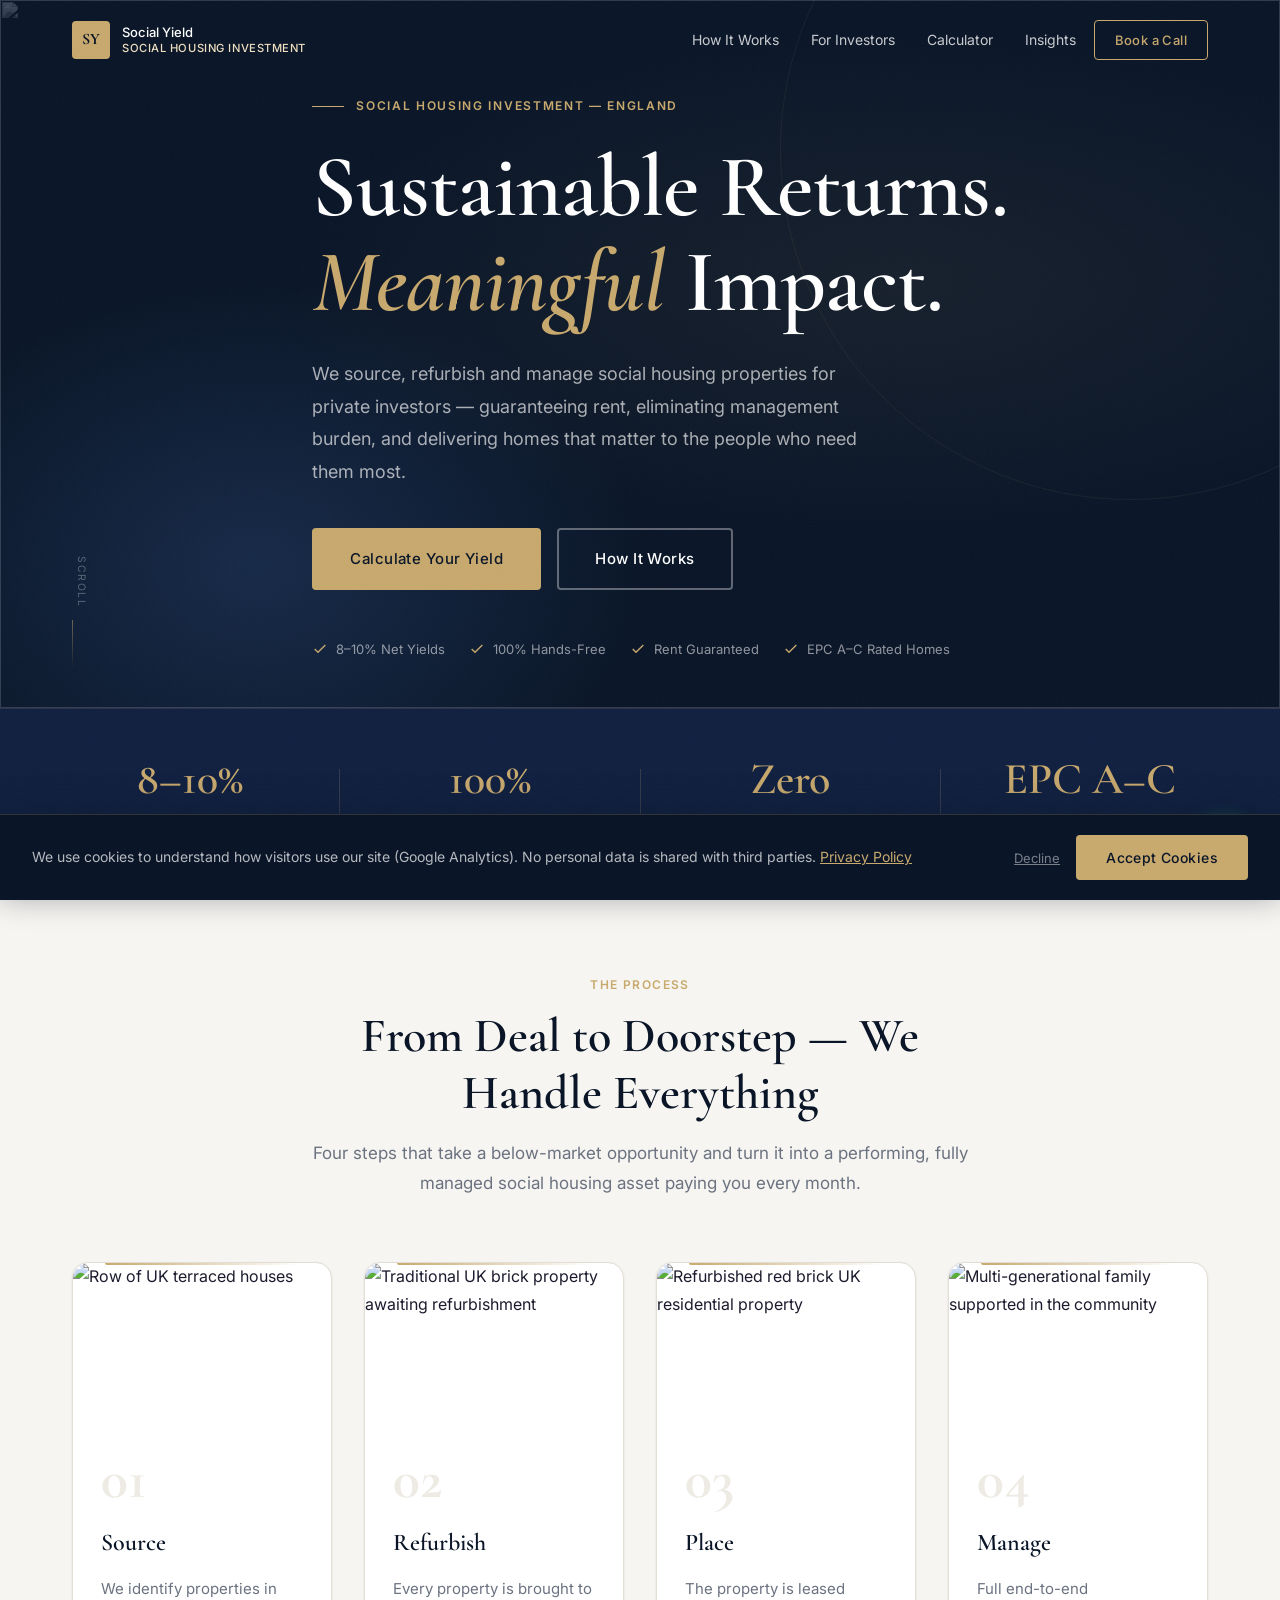
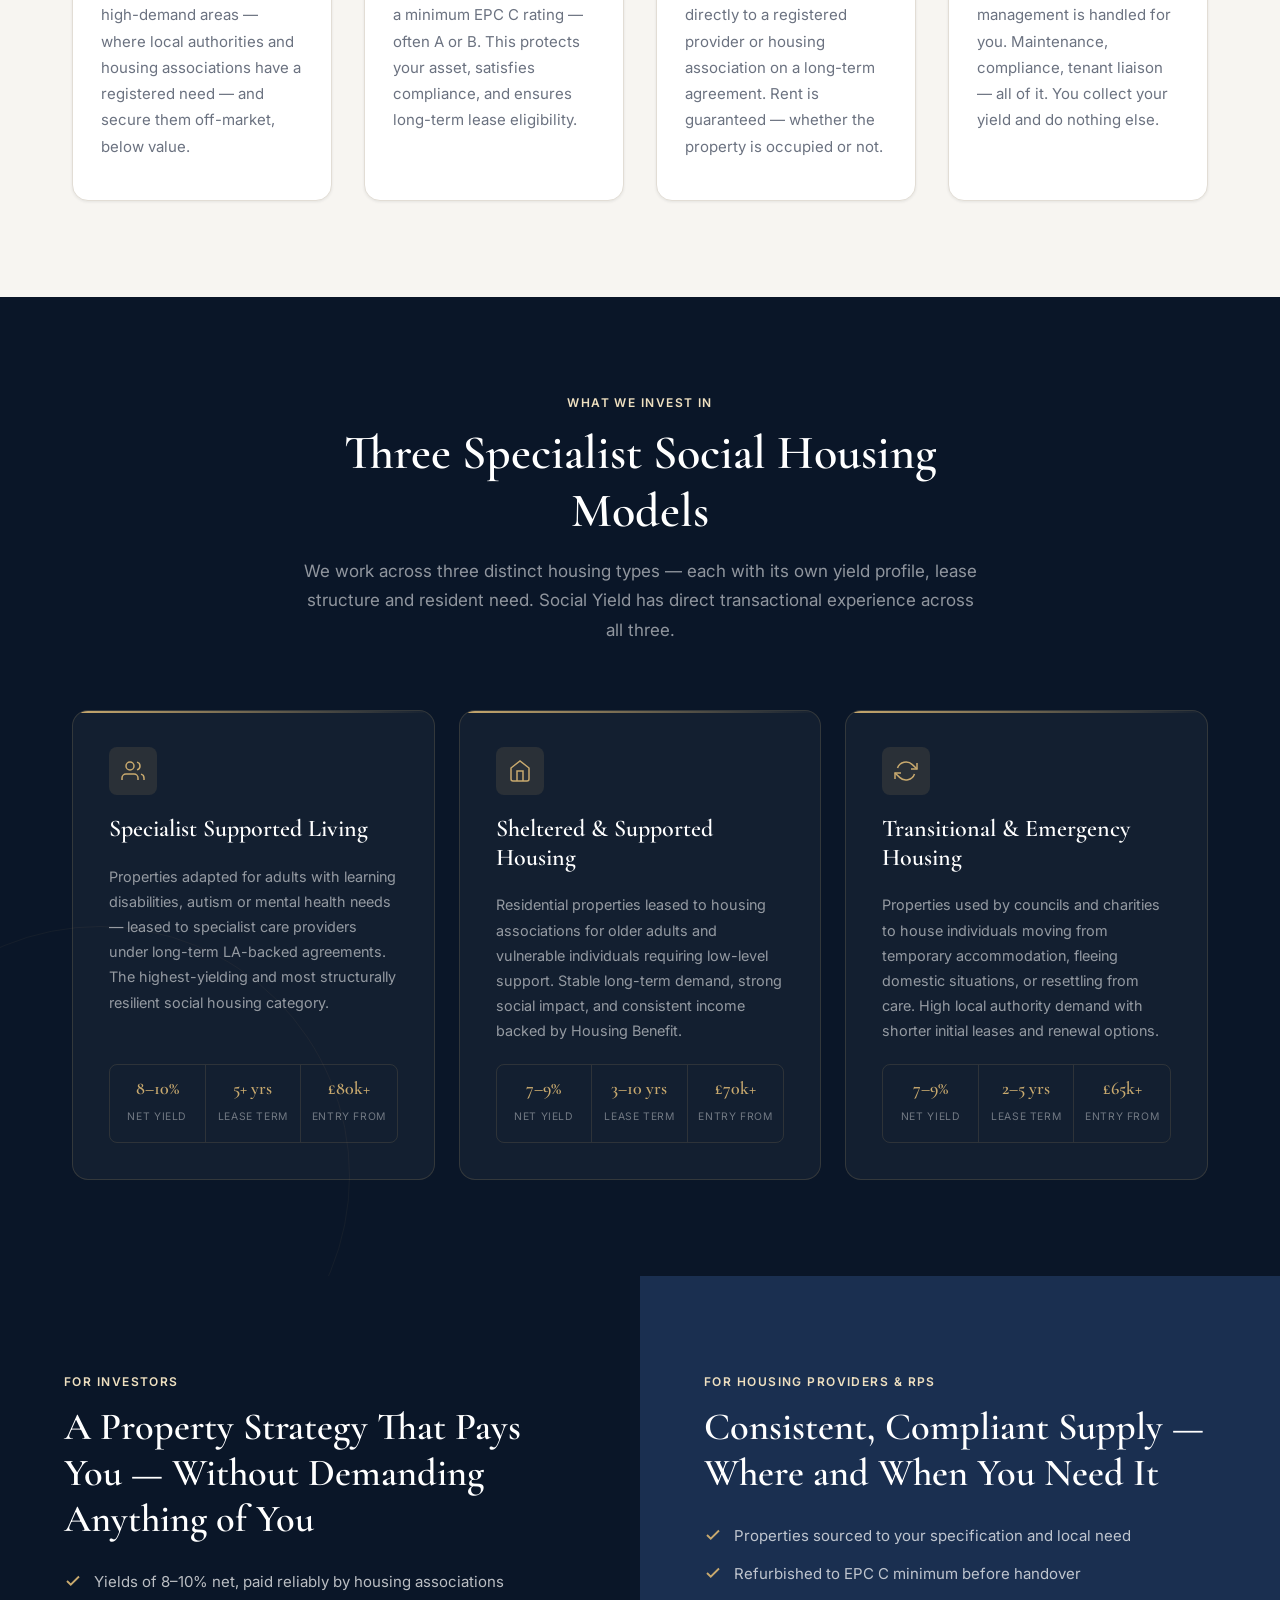
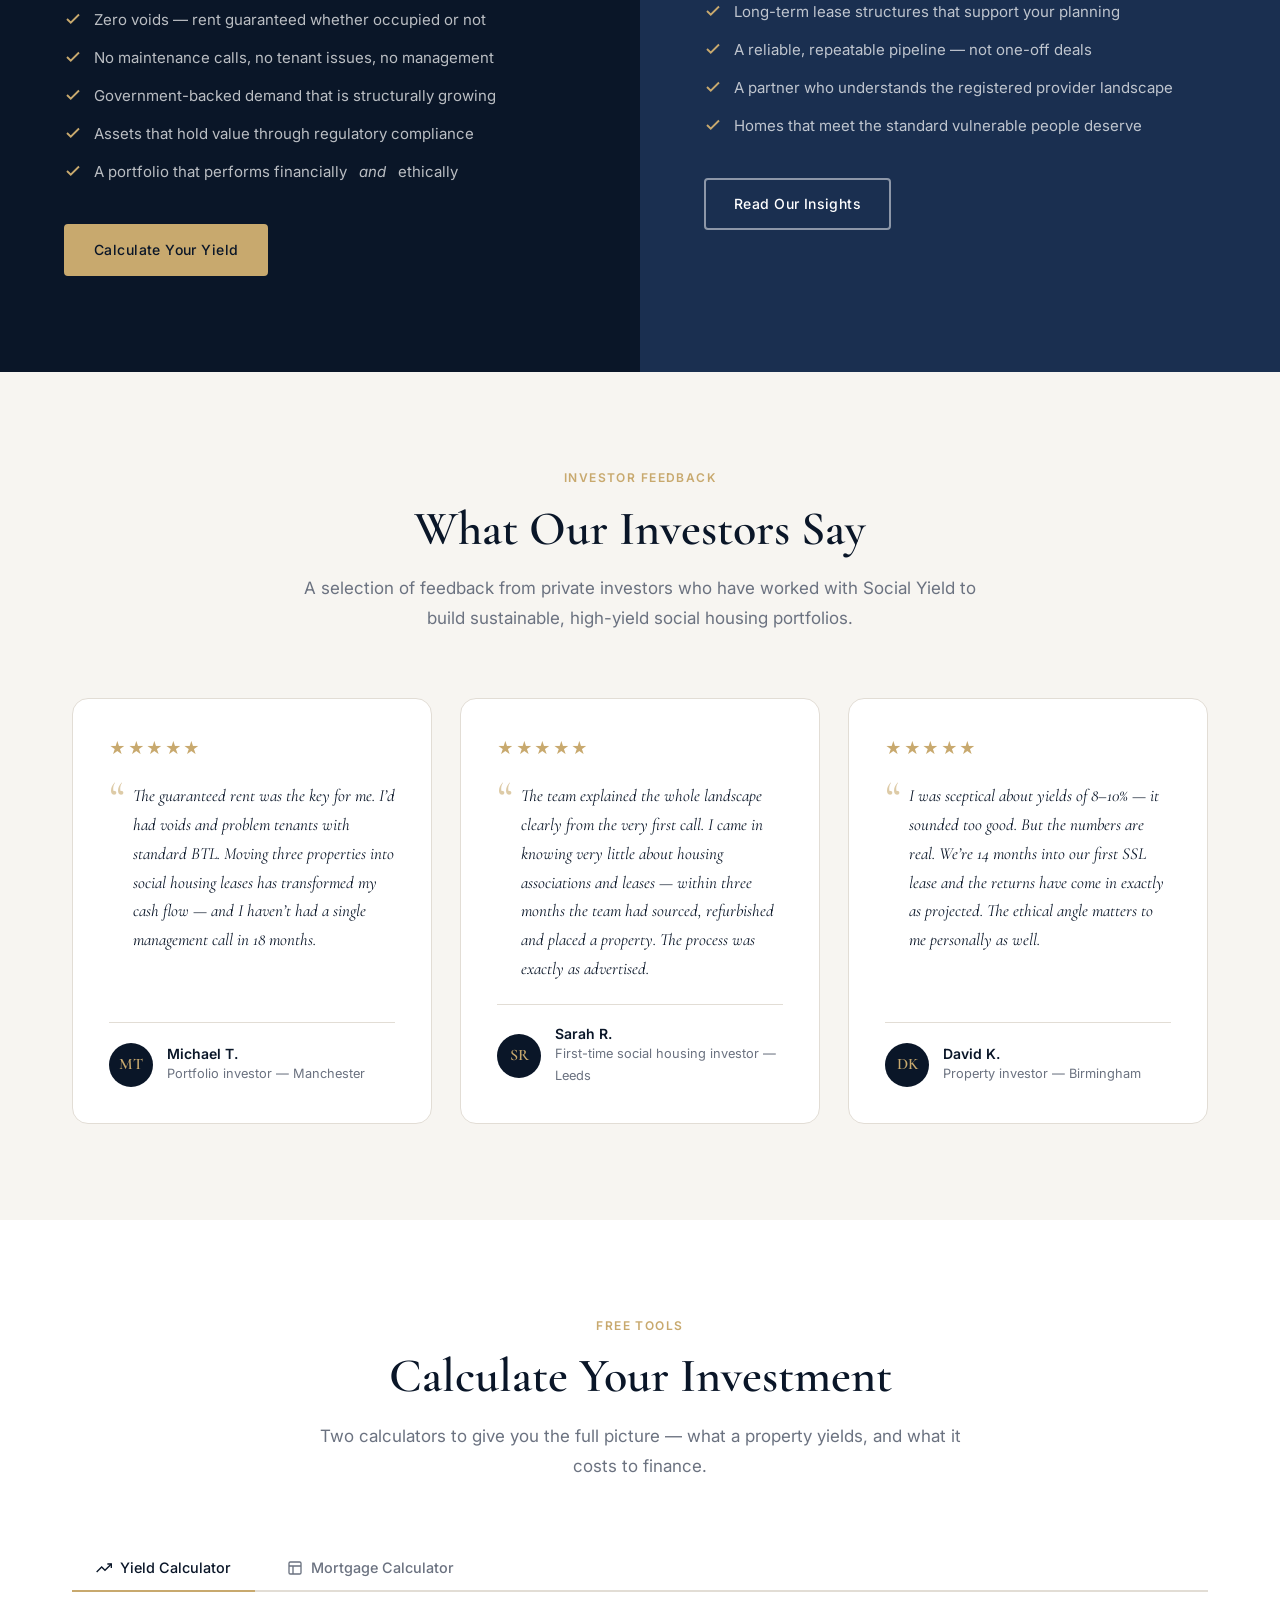
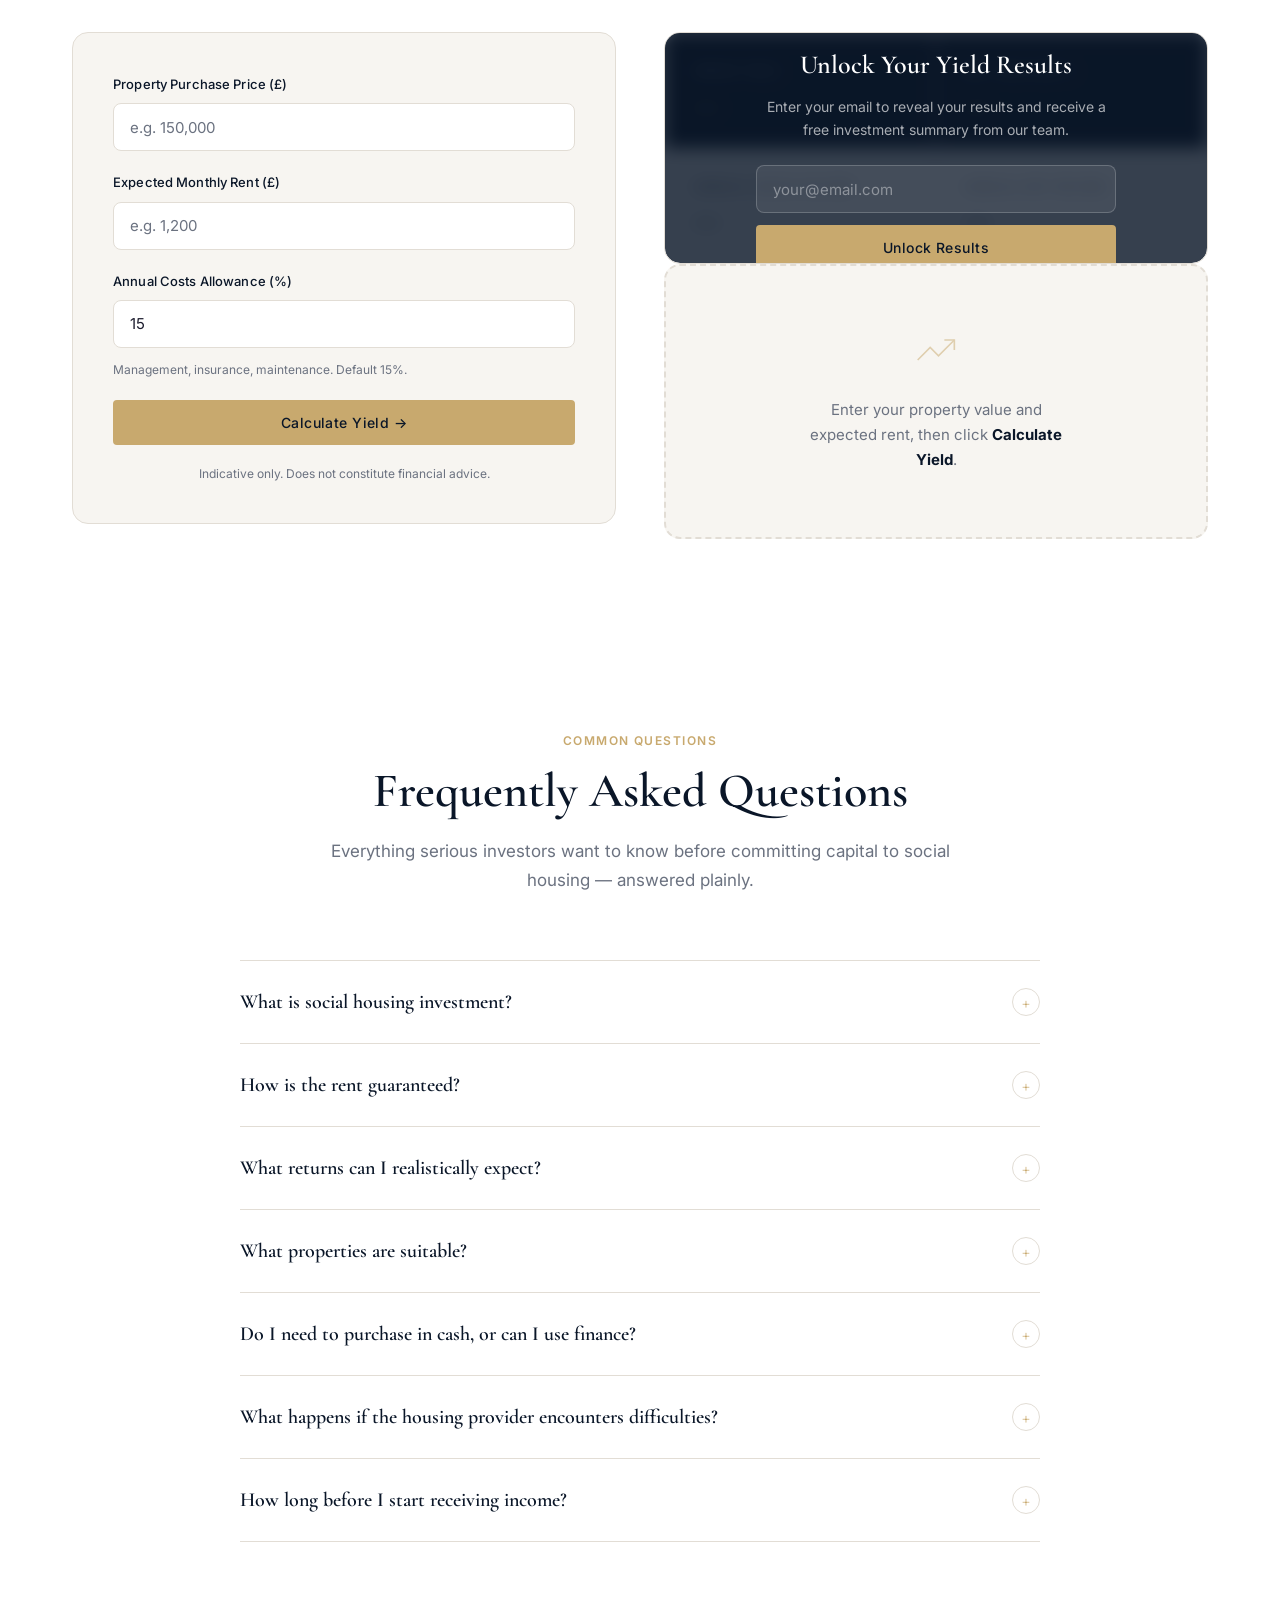
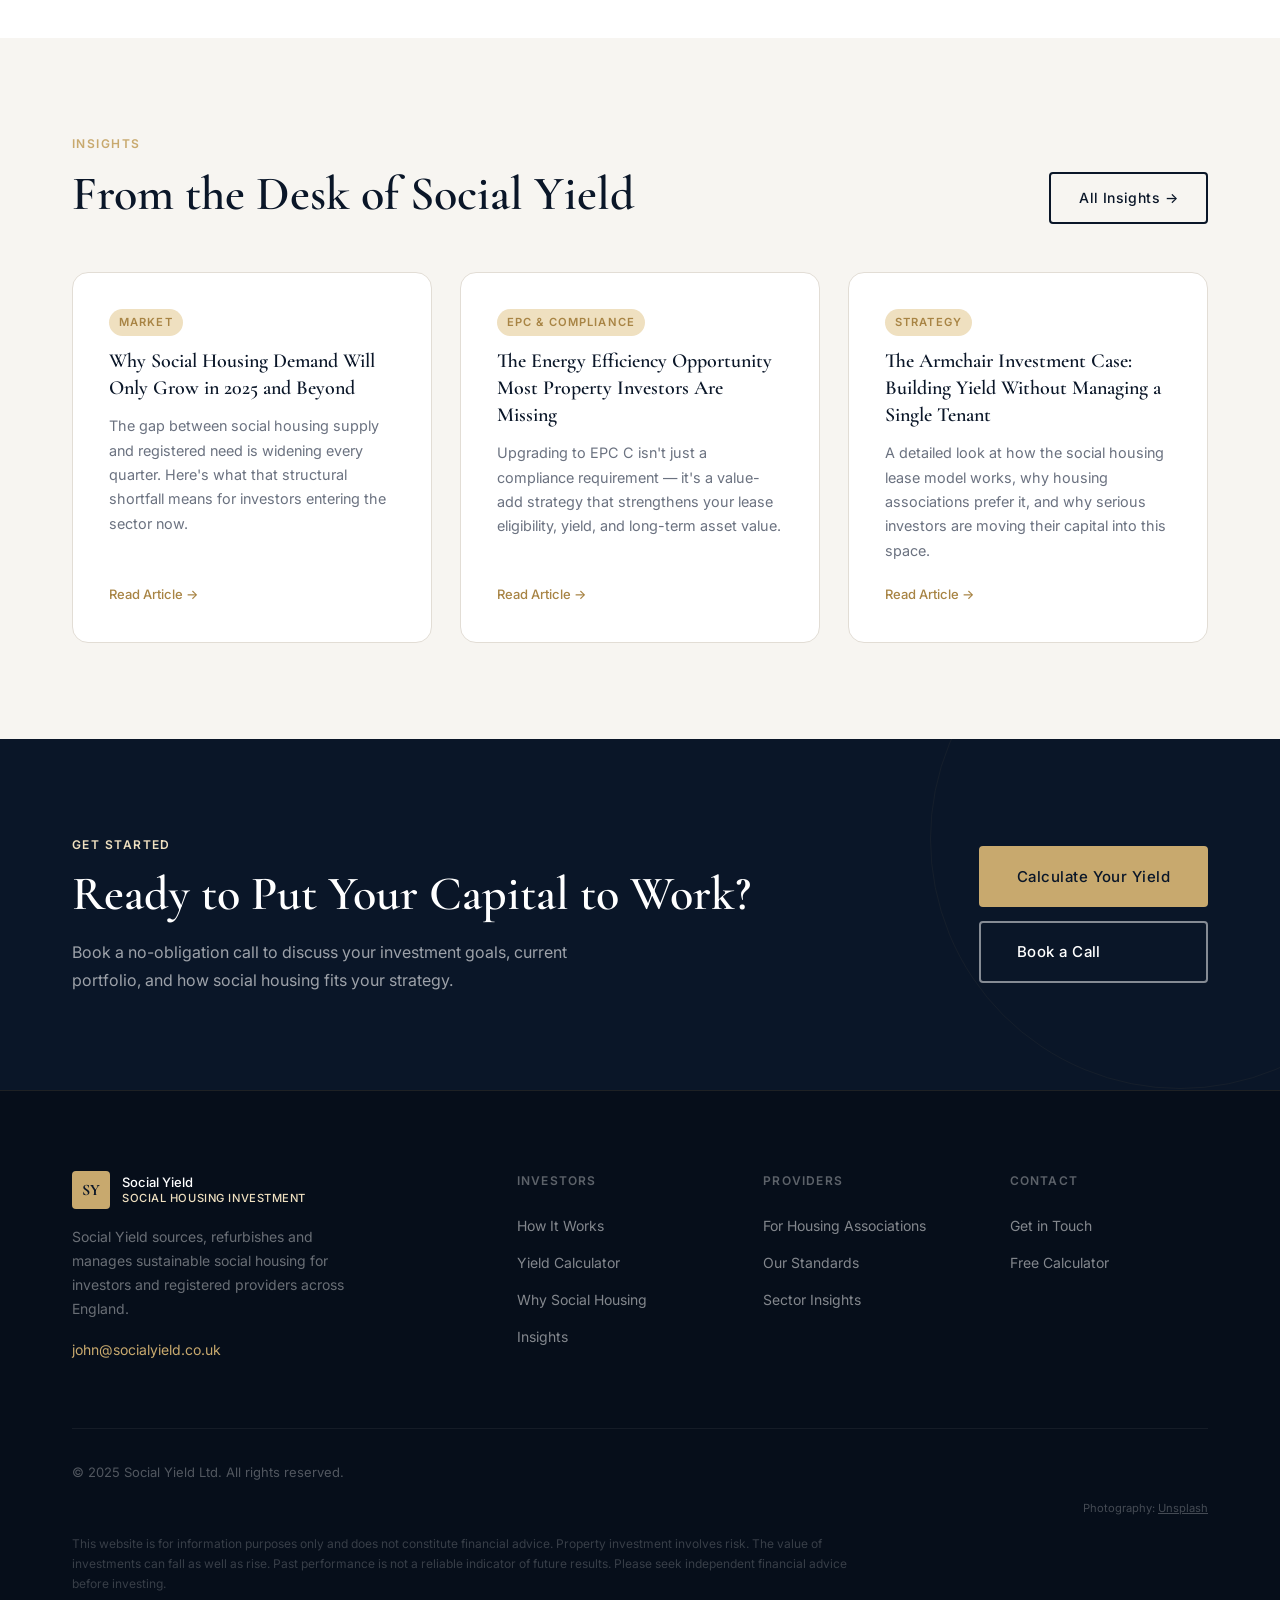
==== commit 2b38d2fb: "Add cookie banner, WhatsApp button, chat redirect, GA consent, Calendly, remove John references" ====
--- a/index.html
+++ b/index.html
@@ -1,4 +1,5 @@
 <!DOCTYPE html>
+<!-- GitHub auto-deploy test -->
 <html lang="en">
 <head>
   <meta charset="UTF-8">
@@ -645,6 +646,23 @@
     </div>
   </footer>
 
+  <!-- WHATSAPP -->
+  <a href="https://wa.me/447917042447" target="_blank" rel="noopener" class="whatsapp-btn" aria-label="Chat on WhatsApp">
+    <svg viewBox="0 0 24 24" fill="currentColor" xmlns="http://www.w3.org/2000/svg">
+      <path d="M17.472 14.382c-.297-.149-1.758-.867-2.03-.967-.273-.099-.471-.148-.67.15-.197.297-.767.966-.94 1.164-.173.199-.347.223-.644.075-.297-.15-1.255-.463-2.39-1.475-.883-.788-1.48-1.761-1.653-2.059-.173-.297-.018-.458.13-.606.134-.133.298-.347.446-.52.149-.174.198-.298.298-.497.099-.198.05-.371-.025-.52-.075-.149-.669-1.612-.916-2.207-.242-.579-.487-.5-.669-.51-.173-.008-.371-.01-.57-.01-.198 0-.52.074-.792.372-.272.297-1.04 1.016-1.04 2.479 0 1.462 1.065 2.875 1.213 3.074.149.198 2.096 3.2 5.077 4.487.709.306 1.262.489 1.694.625.712.227 1.36.195 1.871.118.571-.085 1.758-.719 2.006-1.413.248-.694.248-1.289.173-1.413-.074-.124-.272-.198-.57-.347m-5.421 7.403h-.004a9.87 9.87 0 01-5.031-1.378l-.361-.214-3.741.982.998-3.648-.235-.374a9.86 9.86 0 01-1.51-5.26c.001-5.45 4.436-9.884 9.888-9.884 2.64 0 5.122 1.03 6.988 2.898a9.825 9.825 0 012.893 6.994c-.003 5.45-4.437 9.884-9.885 9.884m8.413-18.297A11.815 11.815 0 0012.05 0C5.495 0 .16 5.335.157 11.892c0 2.096.547 4.142 1.588 5.945L.057 24l6.305-1.654a11.882 11.882 0 005.683 1.448h.005c6.554 0 11.89-5.335 11.893-11.893a11.821 11.821 0 00-3.48-8.413z"/>
+    </svg>
+    <span class="whatsapp-tooltip">Chat with us</span>
+  </a>
+
+  <!-- COOKIE BANNER -->
+  <div class="cookie-banner" id="cookie-banner" role="dialog" aria-label="Cookie consent">
+    <p class="cookie-banner__text">We use cookies to understand how visitors use our site (Google Analytics). No personal data is shared with third parties. <a href="#" onclick="return false;">Privacy Policy</a></p>
+    <div class="cookie-banner__actions">
+      <button class="cookie-banner__decline" id="cookie-decline">Decline</button>
+      <button class="btn btn--gold" id="cookie-accept">Accept Cookies</button>
+    </div>
+  </div>
+
   <script src="main.js"></script>
 </body>
 </html>
--- a/styles.css
+++ b/styles.css
@@ -917,6 +917,99 @@
 
 /* Logo on dark bg */
 .nav__logo--footer .nav__logo-name { color: var(--white); }
+
+/* =============================================
+   WHATSAPP BUTTON
+   ============================================= */
+.whatsapp-btn {
+  position: fixed;
+  bottom: 1.75rem;
+  right: 1.75rem;
+  z-index: 9998;
+  width: 56px; height: 56px;
+  border-radius: 50%;
+  background: #25D366;
+  color: var(--white);
+  display: flex;
+  align-items: center;
+  justify-content: center;
+  box-shadow: 0 4px 20px rgba(37,211,102,0.4);
+  transition: transform 0.2s var(--ease), box-shadow 0.2s var(--ease);
+  cursor: pointer;
+}
+.whatsapp-btn:hover {
+  transform: scale(1.1);
+  box-shadow: 0 6px 28px rgba(37,211,102,0.5);
+}
+.whatsapp-btn svg { width: 30px; height: 30px; }
+.whatsapp-tooltip {
+  position: absolute;
+  right: 68px;
+  top: 50%;
+  transform: translateY(-50%);
+  background: var(--navy);
+  color: var(--white);
+  font-size: 0.8rem;
+  font-family: var(--font-body);
+  white-space: nowrap;
+  padding: 0.4rem 0.875rem;
+  border-radius: var(--r-sm);
+  opacity: 0;
+  pointer-events: none;
+  transition: opacity 0.2s;
+}
+.whatsapp-btn:hover .whatsapp-tooltip { opacity: 1; }
+
+/* =============================================
+   COOKIE BANNER
+   ============================================= */
+.cookie-banner {
+  position: fixed;
+  bottom: 0; left: 0; right: 0;
+  z-index: 10000;
+  background: var(--navy);
+  border-top: 1px solid rgba(200,169,110,0.2);
+  padding: 1.25rem 2rem;
+  display: flex;
+  align-items: center;
+  justify-content: space-between;
+  gap: 2rem;
+  flex-wrap: wrap;
+  box-shadow: 0 -4px 32px rgba(10,22,40,0.4);
+  transform: translateY(100%);
+  transition: transform 0.4s var(--ease);
+}
+.cookie-banner.visible { transform: translateY(0); }
+.cookie-banner.hidden { display: none; }
+.cookie-banner__text {
+  font-size: 0.875rem;
+  color: rgba(255,255,255,0.7);
+  line-height: 1.6;
+  flex: 1;
+  min-width: 260px;
+}
+.cookie-banner__text a {
+  color: var(--gold);
+  text-decoration: underline;
+}
+.cookie-banner__actions {
+  display: flex;
+  align-items: center;
+  gap: 1rem;
+  flex-shrink: 0;
+}
+.cookie-banner__decline {
+  font-size: 0.8125rem;
+  color: rgba(255,255,255,0.45);
+  cursor: pointer;
+  background: none;
+  border: none;
+  text-decoration: underline;
+  transition: color 0.15s;
+  padding: 0;
+  font-family: var(--font-body);
+}
+.cookie-banner__decline:hover { color: rgba(255,255,255,0.75); }
 
 /* =============================================
    GRAIN TEXTURE OVERLAY
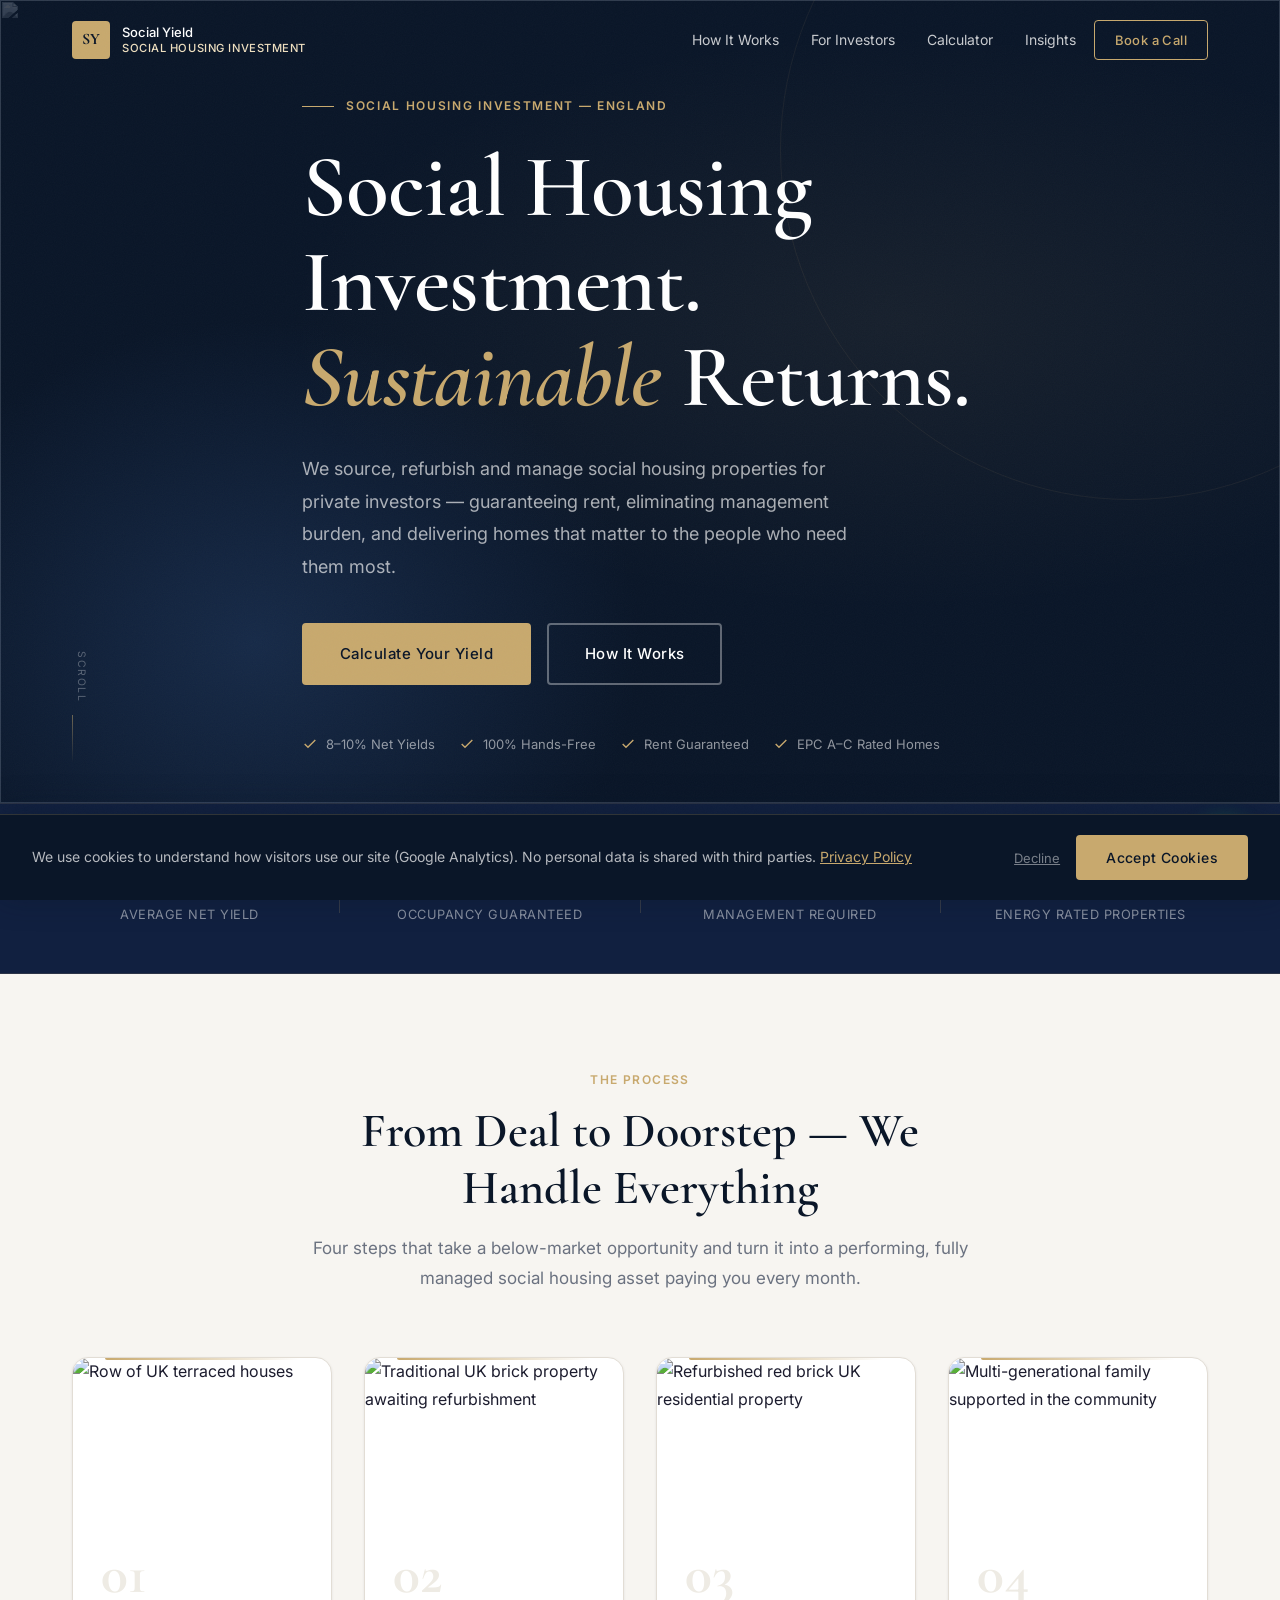
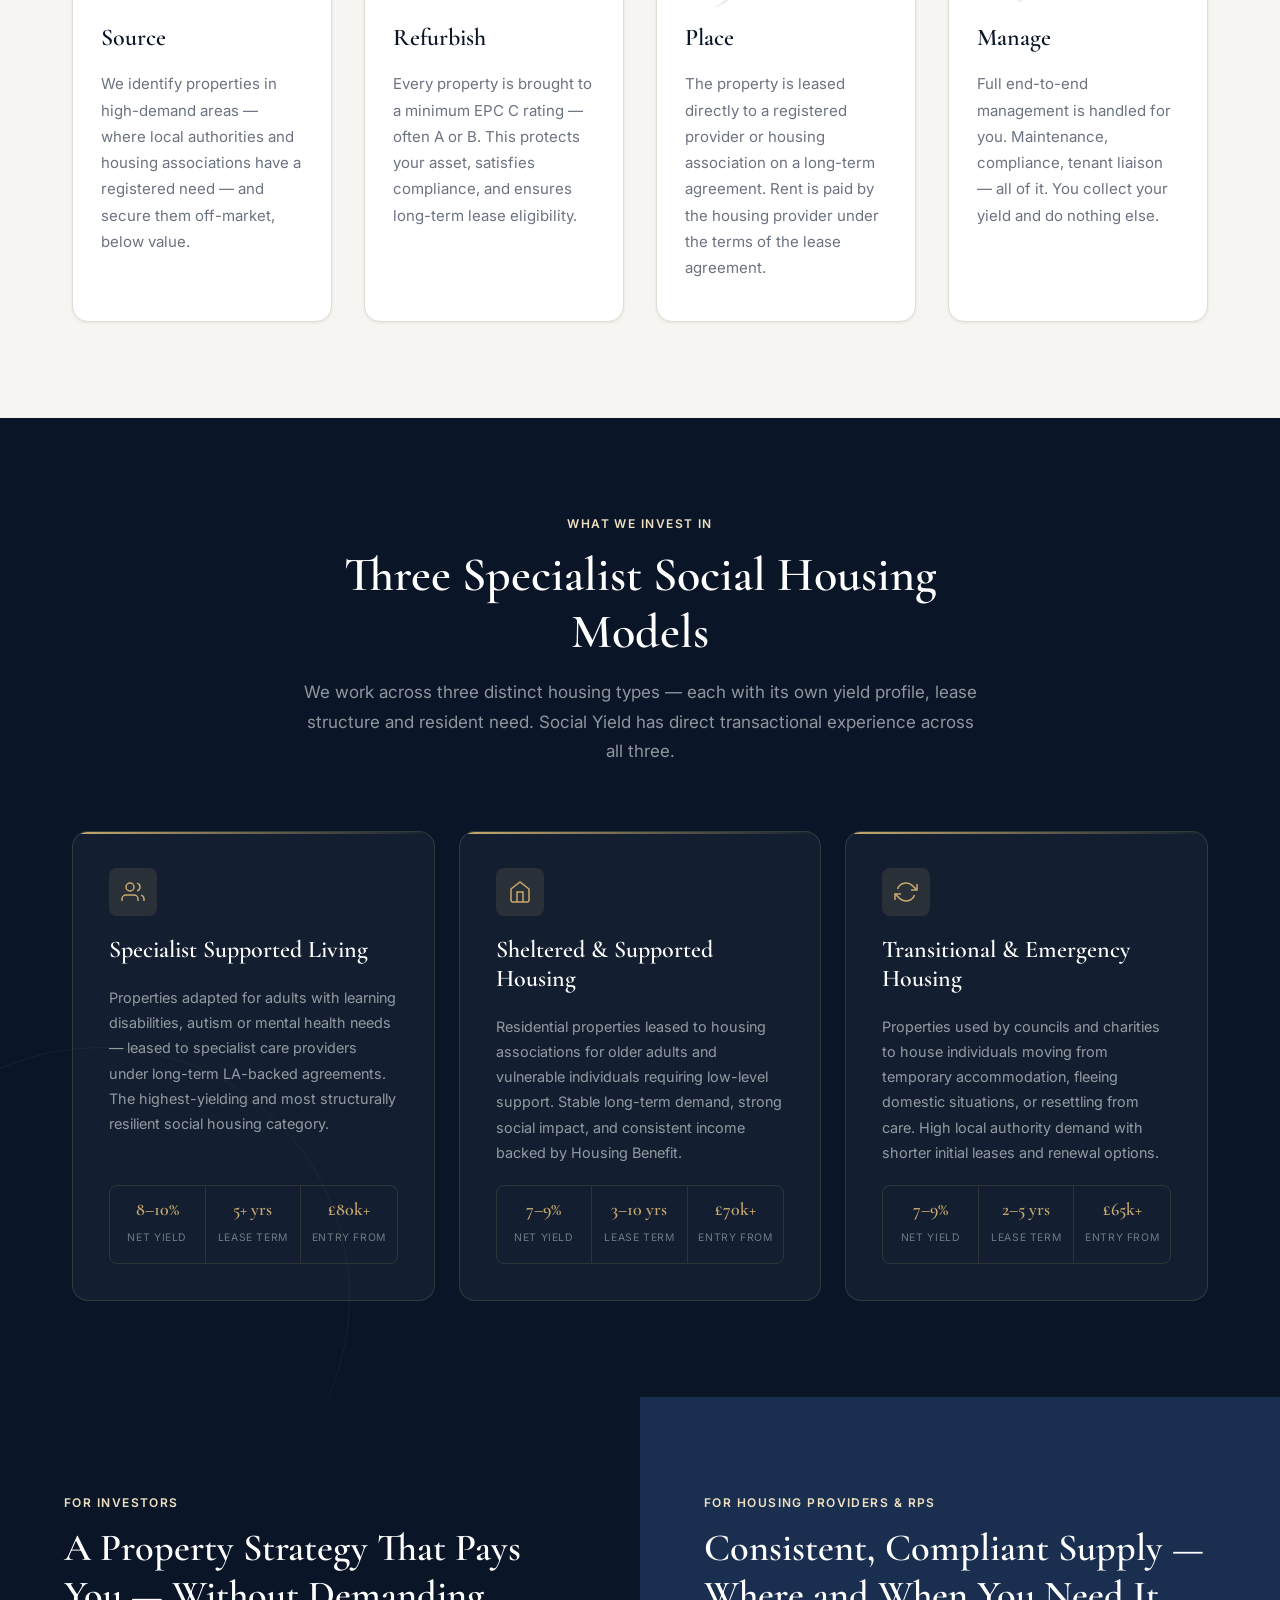
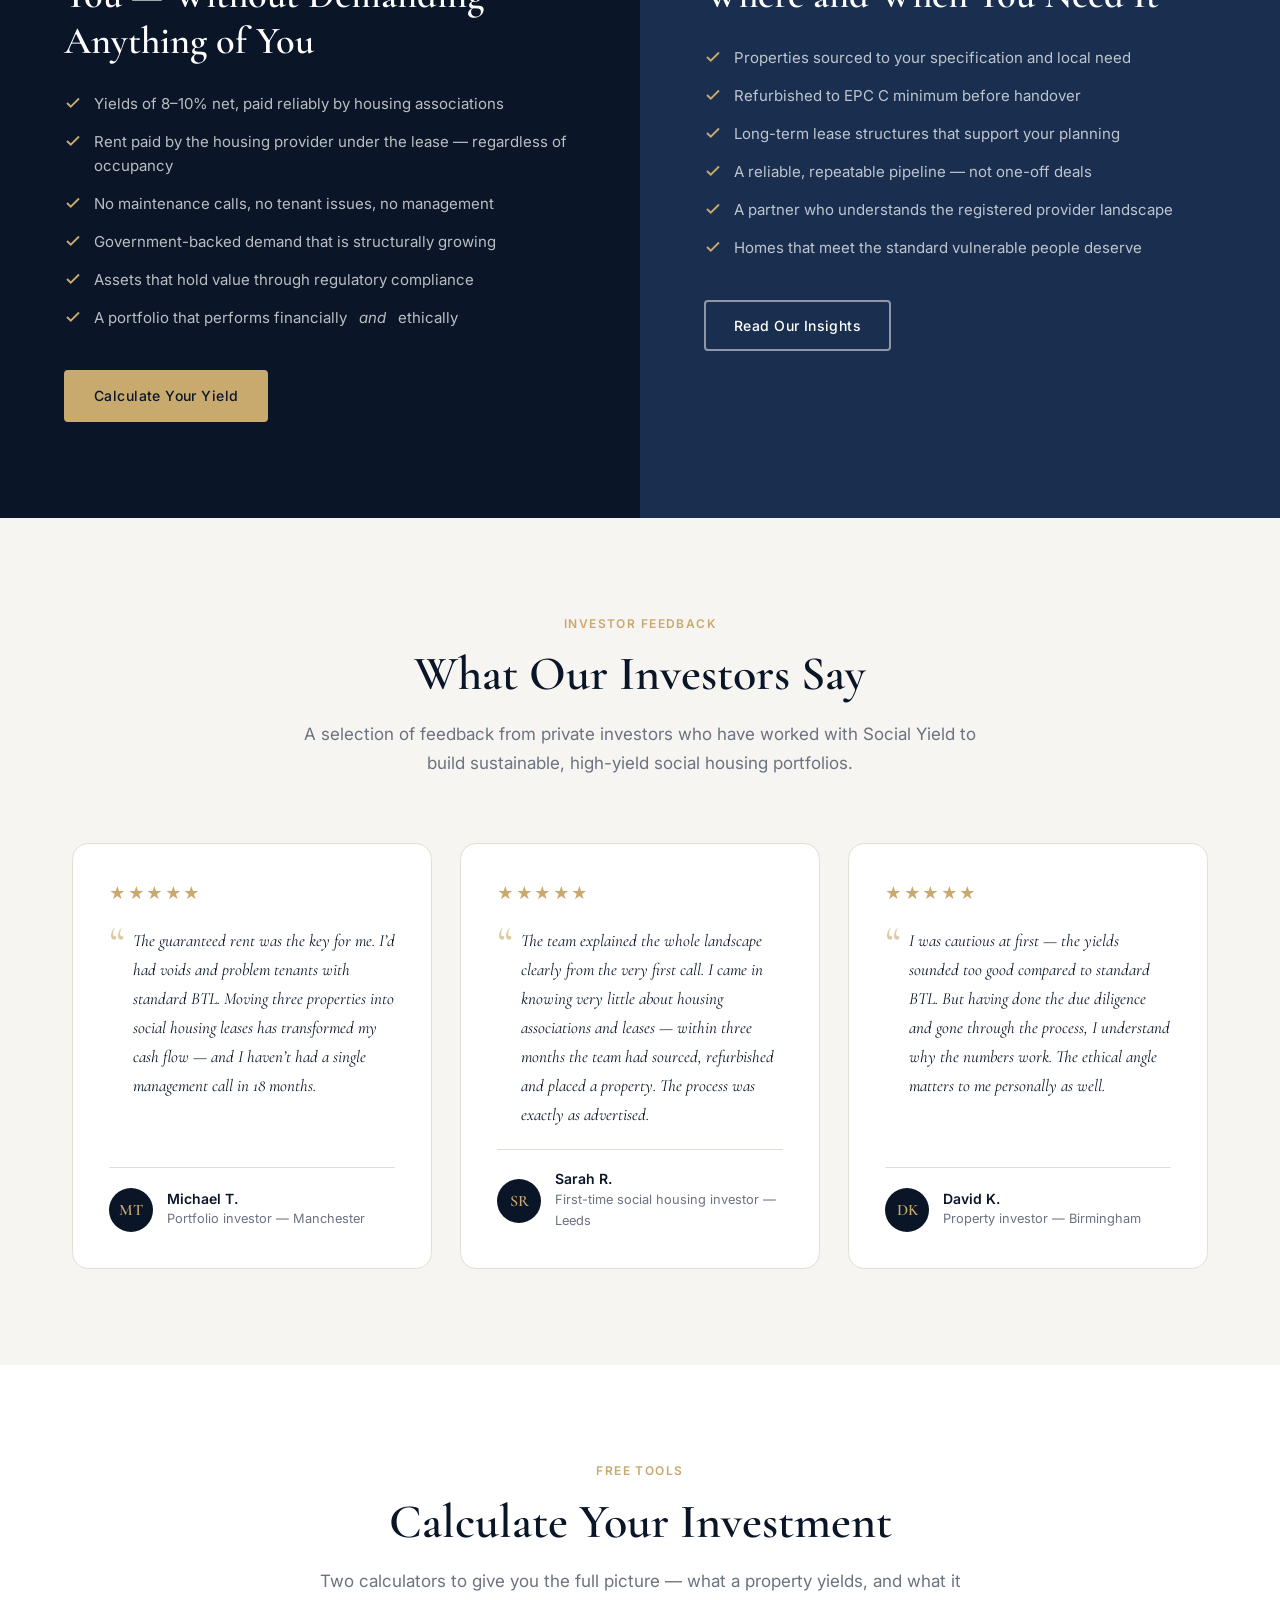
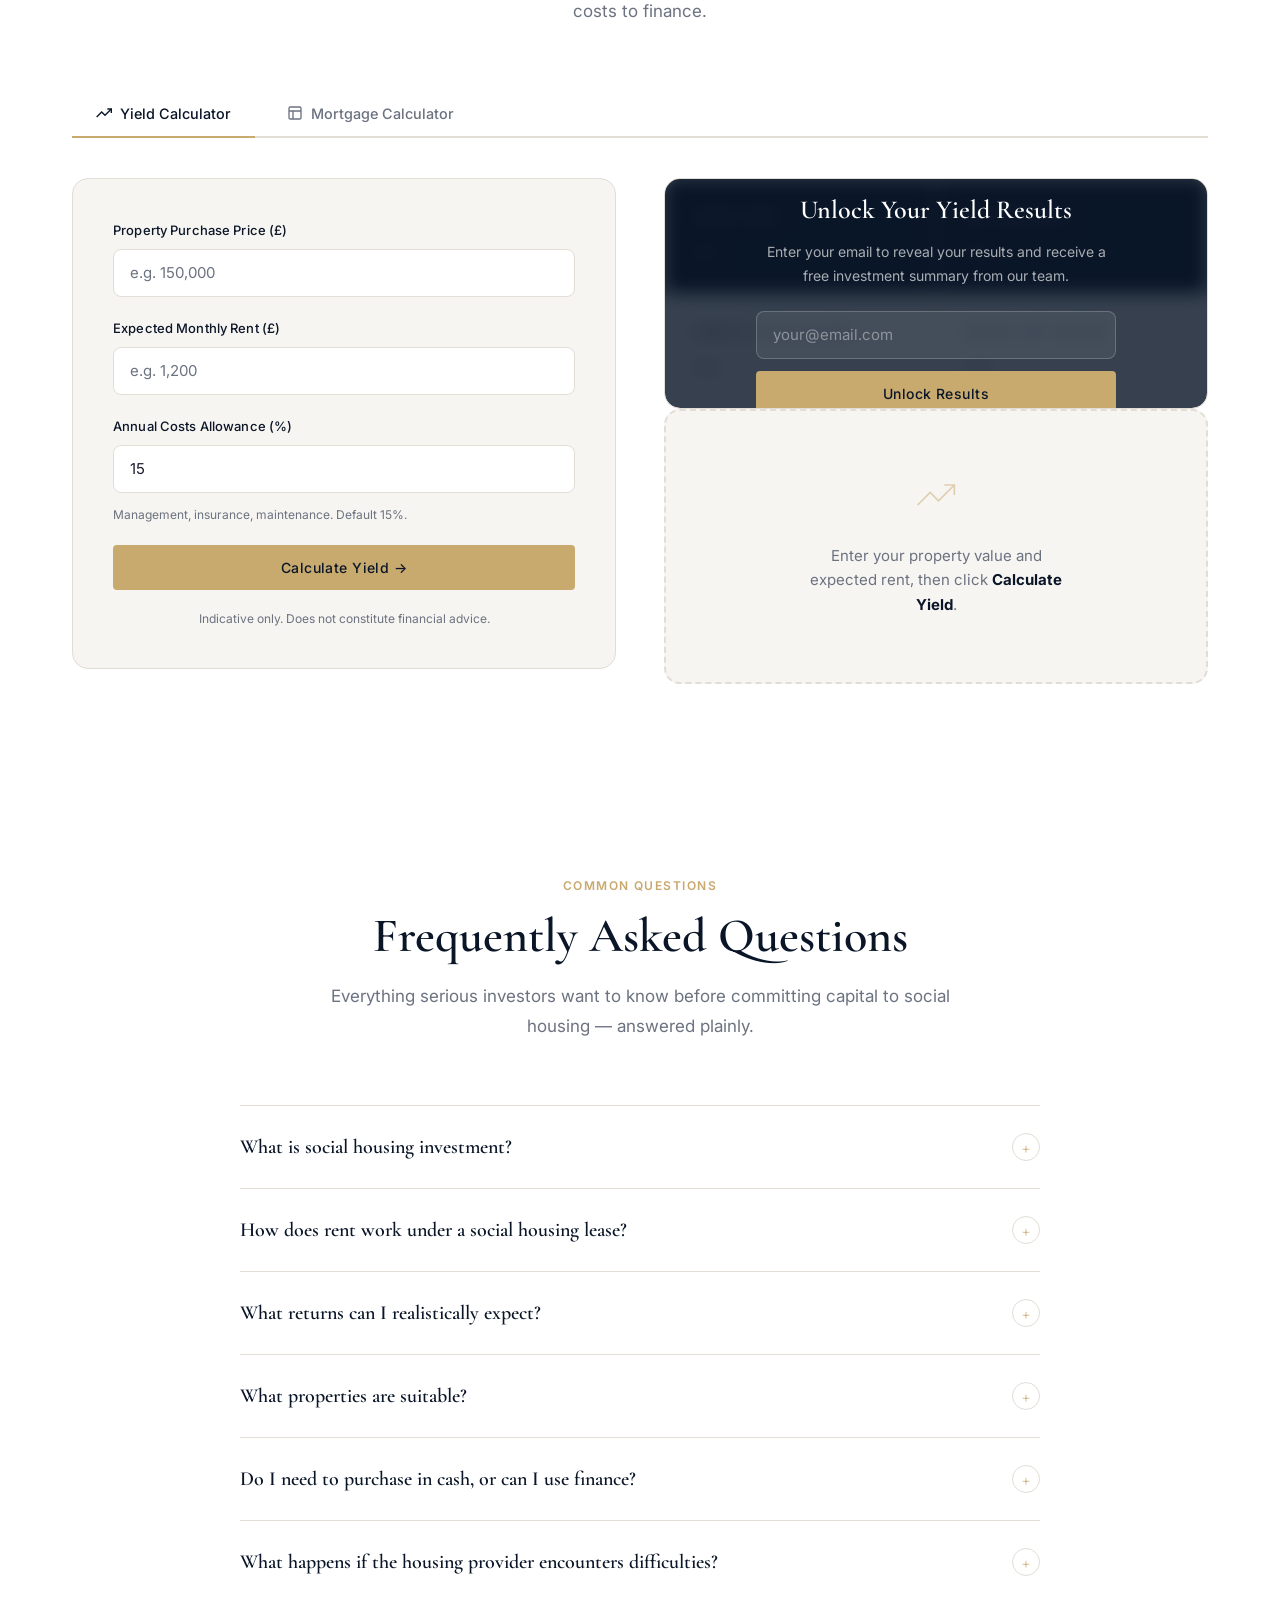
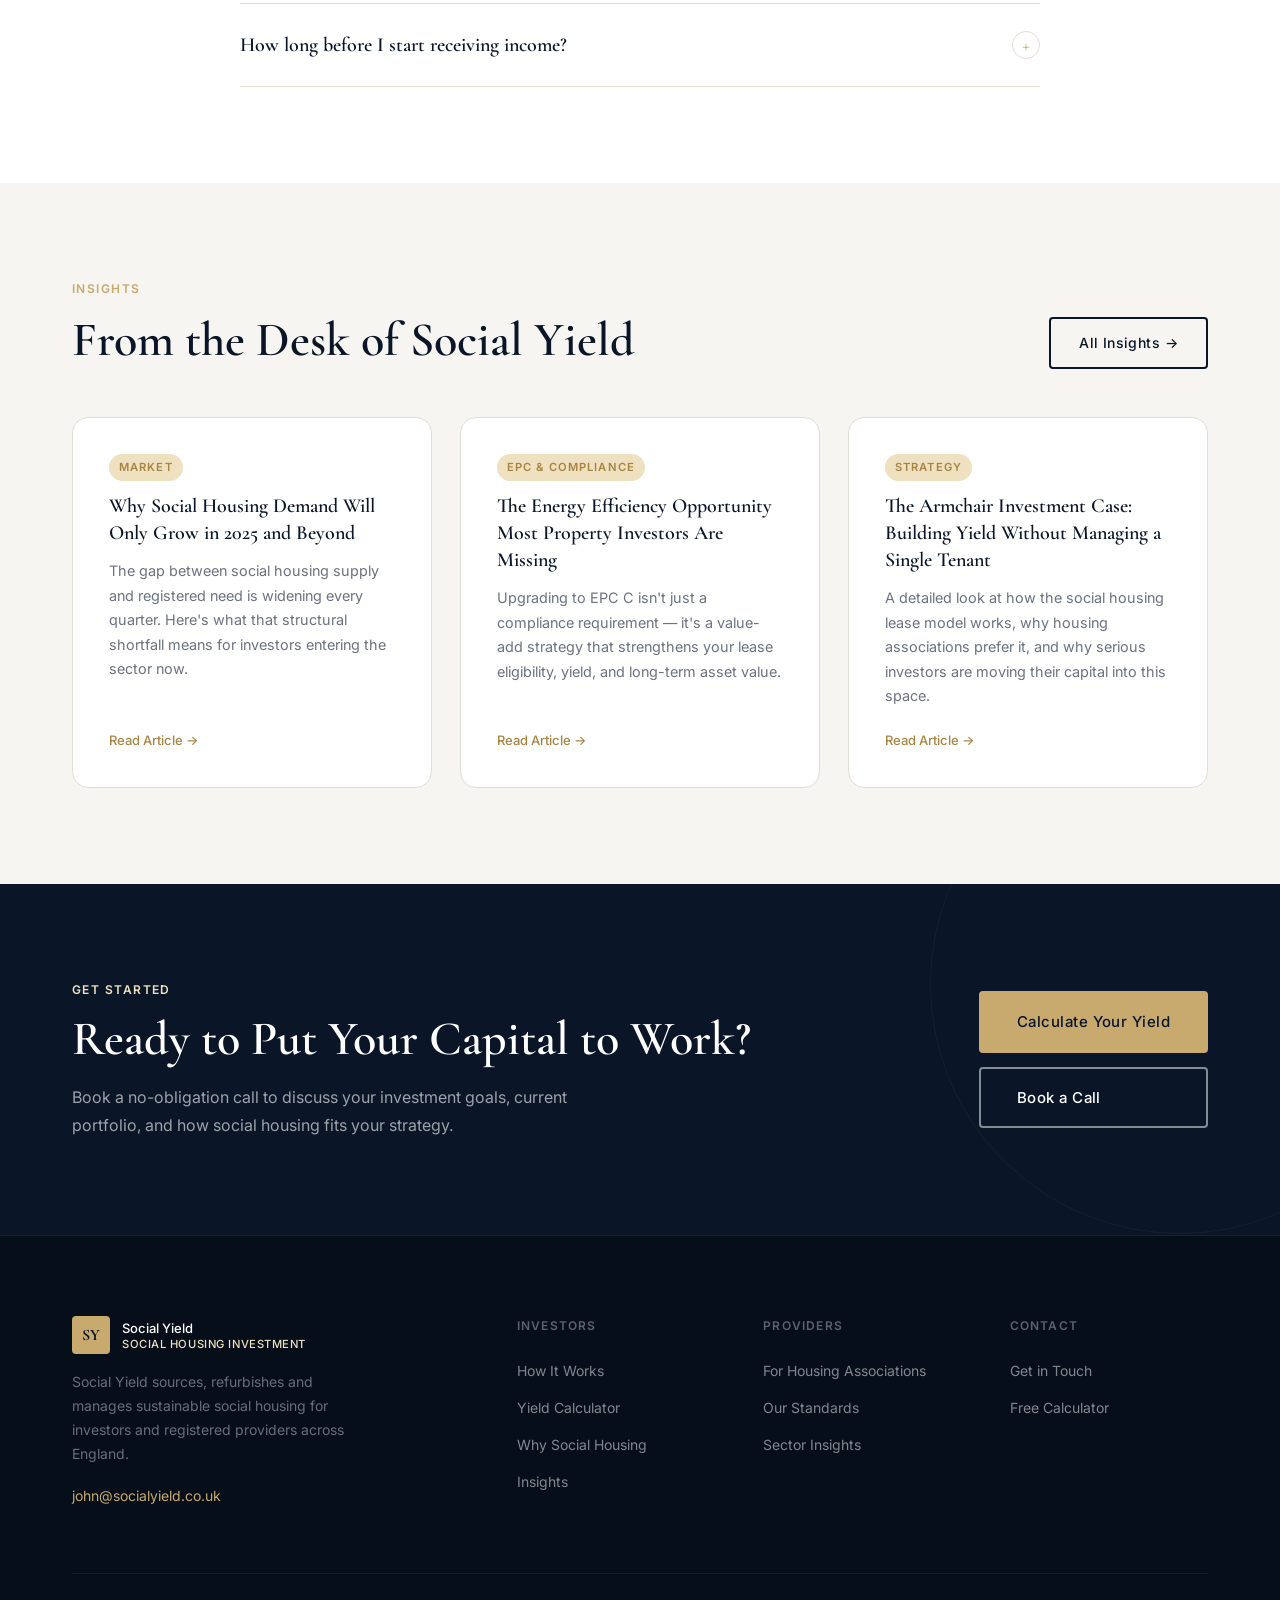
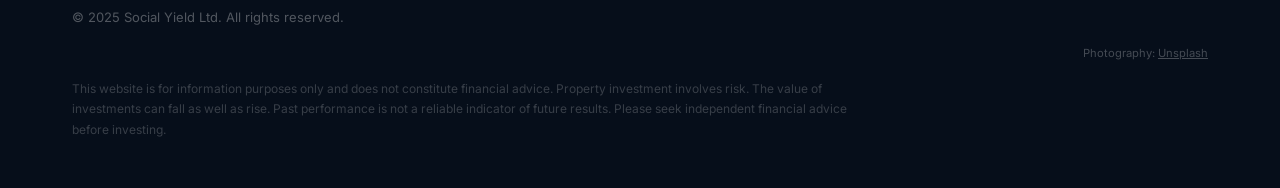
==== commit a4bef7ca: "SEO improvements: titles, H1s, canonical tags, OG images, Article schema, compliance fixes - Homepag" ====
--- a/index.html
+++ b/index.html
@@ -4,8 +4,9 @@
 <head>
   <meta charset="UTF-8">
   <meta name="viewport" content="width=device-width, initial-scale=1.0">
-  <title>Social Housing Investment | Social Yield</title>
-  <meta name="description" content="Social Yield sources, refurbishes and manages high-yield social housing properties — delivering sustainable homes to vulnerable people and hands-free returns to investors.">
+  <title>Social Housing Investment UK | Specialist Supported Living & Property Sourcing | Social Yield</title>
+  <meta name="description" content="Social Yield sources, refurbishes and manages social housing properties across England for private investors — working with housing associations, local authorities and registered providers.">
+  <link rel="canonical" href="https://socialyield.co.uk/index.html">
   <link rel="preconnect" href="https://fonts.googleapis.com">
   <link rel="preconnect" href="https://fonts.gstatic.com" crossorigin>
   <link href="https://fonts.googleapis.com/css2?family=Cormorant+Garamond:ital,wght@0,400;0,500;0,600;0,700;1,400;1,600&family=Inter:wght@300;400;500;600&display=swap" rel="stylesheet">
@@ -14,10 +15,12 @@
   <script async src="https://www.googletagmanager.com/gtag/js?id=G-GWD0JQLDQW"></script>
   <!-- Open Graph -->
   <meta property="og:type" content="website">
-  <meta property="og:title" content="Social Housing Investment | Social Yield">
-  <meta property="og:description" content="Social Yield sources, refurbishes and manages high-yield social housing properties — delivering sustainable homes to vulnerable people and hands-free returns to investors.">
+  <meta property="og:title" content="Social Housing Investment UK | Social Yield">
+  <meta property="og:description" content="Social Yield sources, refurbishes and manages social housing properties across England — working with housing associations, local authorities and registered providers.">
   <meta property="og:url" content="https://socialyield.co.uk">
+  <meta property="og:image" content="https://images.unsplash.com/photo-1723047683175-f036e27e0e10?auto=format&fit=crop&w=1200&q=80">
   <meta name="twitter:card" content="summary_large_image">
+  <meta name="twitter:image" content="https://images.unsplash.com/photo-1723047683175-f036e27e0e10?auto=format&fit=crop&w=1200&q=80">
   <!-- Schema.org -->
   <script type="application/ld+json">
   {
@@ -59,8 +62,8 @@
     <div class="hero__inner">
       <div class="hero__eyebrow">Social Housing Investment &mdash; England</div>
       <h1 class="hero__heading">
-        Sustainable Returns.<br>
-        <em>Meaningful</em> Impact.
+        Social Housing Investment.<br>
+        <em>Sustainable</em> Returns.
       </h1>
       <p class="hero__sub">We source, refurbish and manage social housing properties for private investors &mdash; guaranteeing rent, eliminating management burden, and delivering homes that matter to the people who need them most.</p>
       <div class="hero__actions">
@@ -150,7 +153,7 @@
           </div>
           <div class="step__num">03</div>
           <h3>Place</h3>
-          <p>The property is leased directly to a registered provider or housing association on a long-term agreement. Rent is guaranteed &mdash; whether the property is occupied or not.</p>
+          <p>The property is leased directly to a registered provider or housing association on a long-term agreement. Rent is paid by the housing provider under the terms of the lease agreement.</p>
         </div>
         <div class="step reveal reveal-d3">
           <div class="step__img">
@@ -262,7 +265,7 @@
         <h2>A Property Strategy That Pays You &mdash; Without Demanding Anything of You</h2>
         <ul class="check-list">
           <li>Yields of 8&ndash;10% net, paid reliably by housing associations</li>
-          <li>Zero voids &mdash; rent guaranteed whether occupied or not</li>
+          <li>Rent paid by the housing provider under the lease — regardless of occupancy</li>
           <li>No maintenance calls, no tenant issues, no management</li>
           <li>Government-backed demand that is structurally growing</li>
           <li>Assets that hold value through regulatory compliance</li>
@@ -324,7 +327,7 @@
 
         <div class="testimonial-card reveal reveal-d3">
           <div class="testimonial-stars">&#9733;&#9733;&#9733;&#9733;&#9733;</div>
-          <p class="testimonial-quote">I was sceptical about yields of 8&ndash;10% &mdash; it sounded too good. But the numbers are real. We&rsquo;re 14 months into our first SSL lease and the returns have come in exactly as projected. The ethical angle matters to me personally as well.</p>
+          <p class="testimonial-quote">I was cautious at first &mdash; the yields sounded too good compared to standard BTL. But having done the due diligence and gone through the process, I understand why the numbers work. The ethical angle matters to me personally as well.</p>
           <div class="testimonial-author">
             <div class="testimonial-avatar">DK</div>
             <div>
@@ -518,8 +521,8 @@
         </details>
 
         <details class="faq__item reveal reveal-d1">
-          <summary>How is the rent guaranteed? <span class="faq__icon">+</span></summary>
-          <p class="faq__body">The lease agreement legally commits the registered provider to pay a fixed monthly rent to you, whether or not the property is occupied. Voids, arrears and tenant issues become the provider&rsquo;s responsibility &mdash; not yours. This is fundamentally different from standard buy-to-let, where your income stops the moment a tenant leaves.</p>
+          <summary>How does rent work under a social housing lease? <span class="faq__icon">+</span></summary>
+          <p class="faq__body">Under a social housing lease, rent is paid by the registered housing provider rather than the individual tenant. The lease sets out the payment terms between you as the property owner and the provider. Voids and tenant management become the provider&rsquo;s responsibility rather than yours — which is one of the key structural differences from standard buy-to-let.</p>
         </details>
 
         <details class="faq__item reveal reveal-d1">
@@ -534,7 +537,7 @@
 
         <details class="faq__item reveal reveal-d1">
           <summary>Do I need to purchase in cash, or can I use finance? <span class="faq__icon">+</span></summary>
-          <p class="faq__body">Most of our investors use buy-to-let or commercial mortgages. The guaranteed rent from the housing association typically covers mortgage payments with surplus yield. We work with specialist brokers who understand the social housing lease model and can structure finance around it effectively. Purchasing in cash is not required.</p>
+          <p class="faq__body">Most of our investors use buy-to-let or commercial mortgages. The lease income from the housing provider may be structured to service mortgage payments, depending on the deal. We work with specialist brokers who understand the social housing lease model and can structure finance around it effectively. Purchasing in cash is not required.</p>
         </details>
 
         <details class="faq__item reveal reveal-d1">
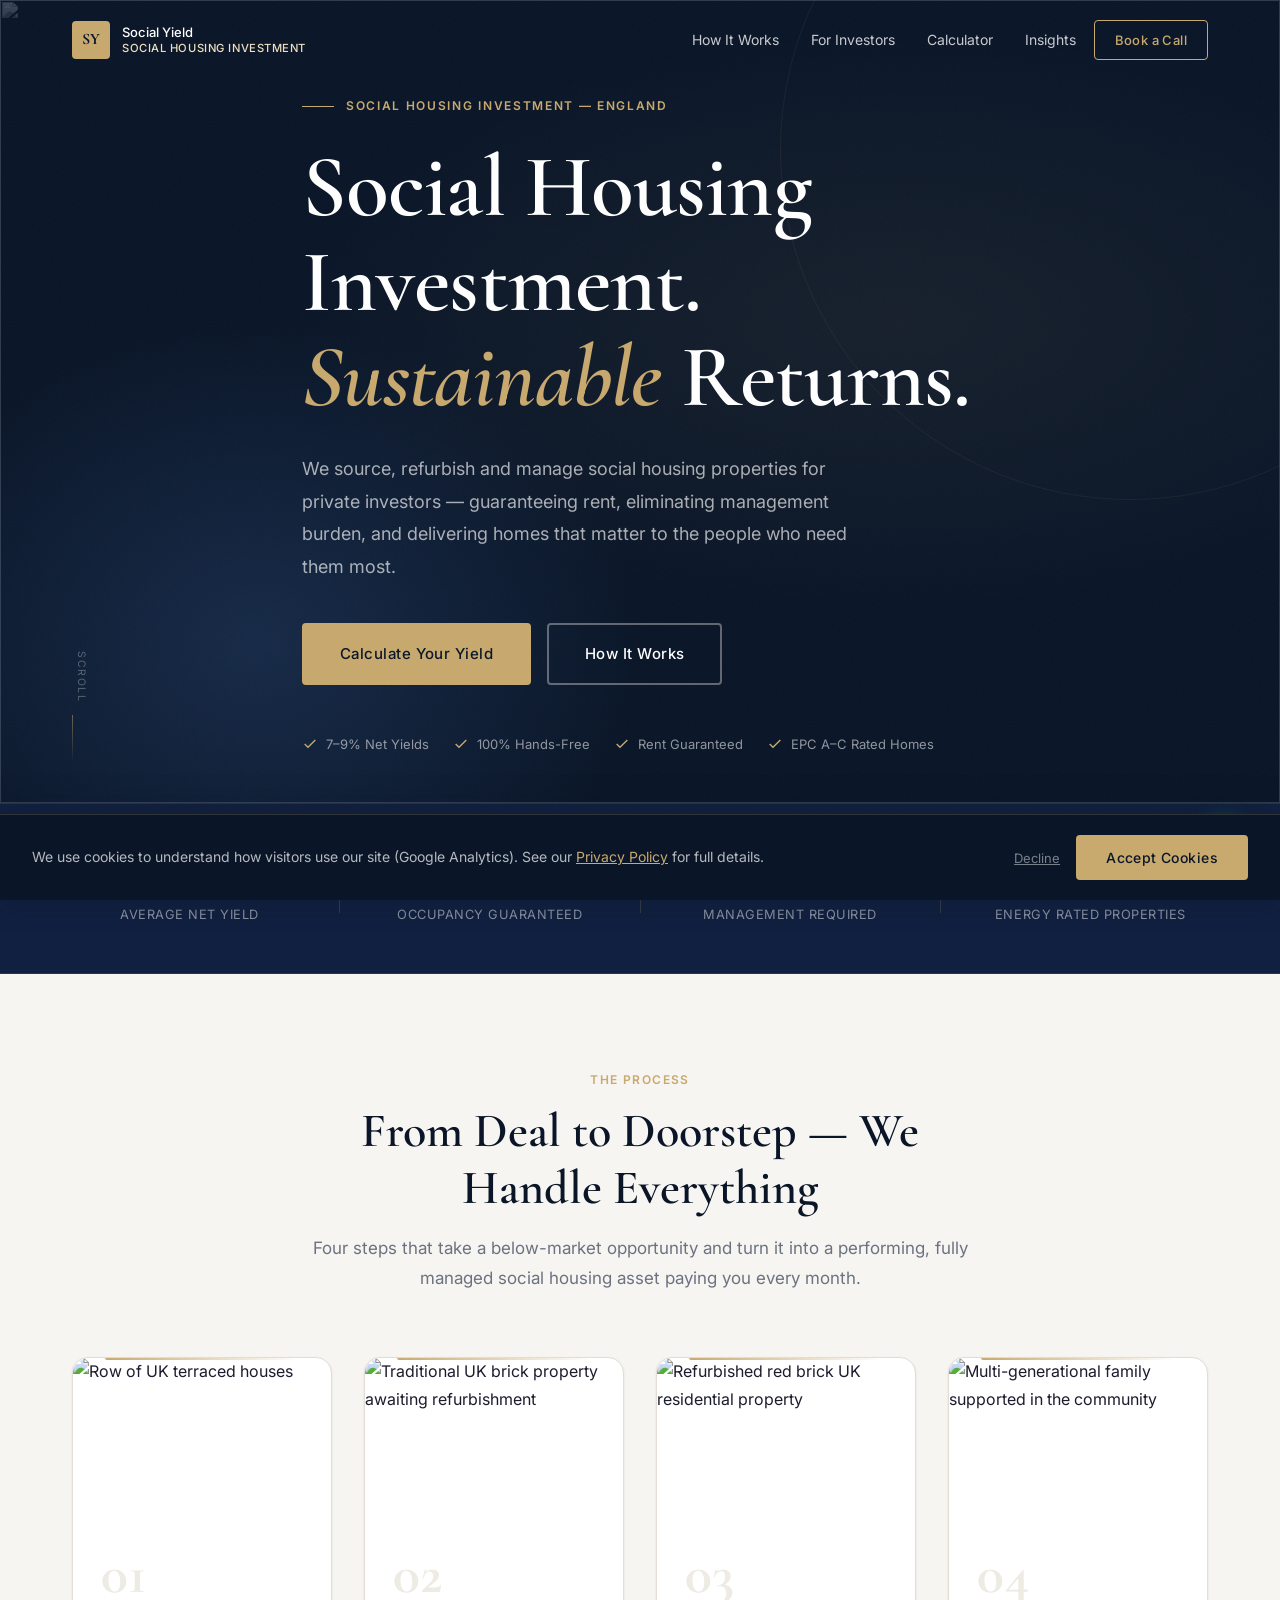
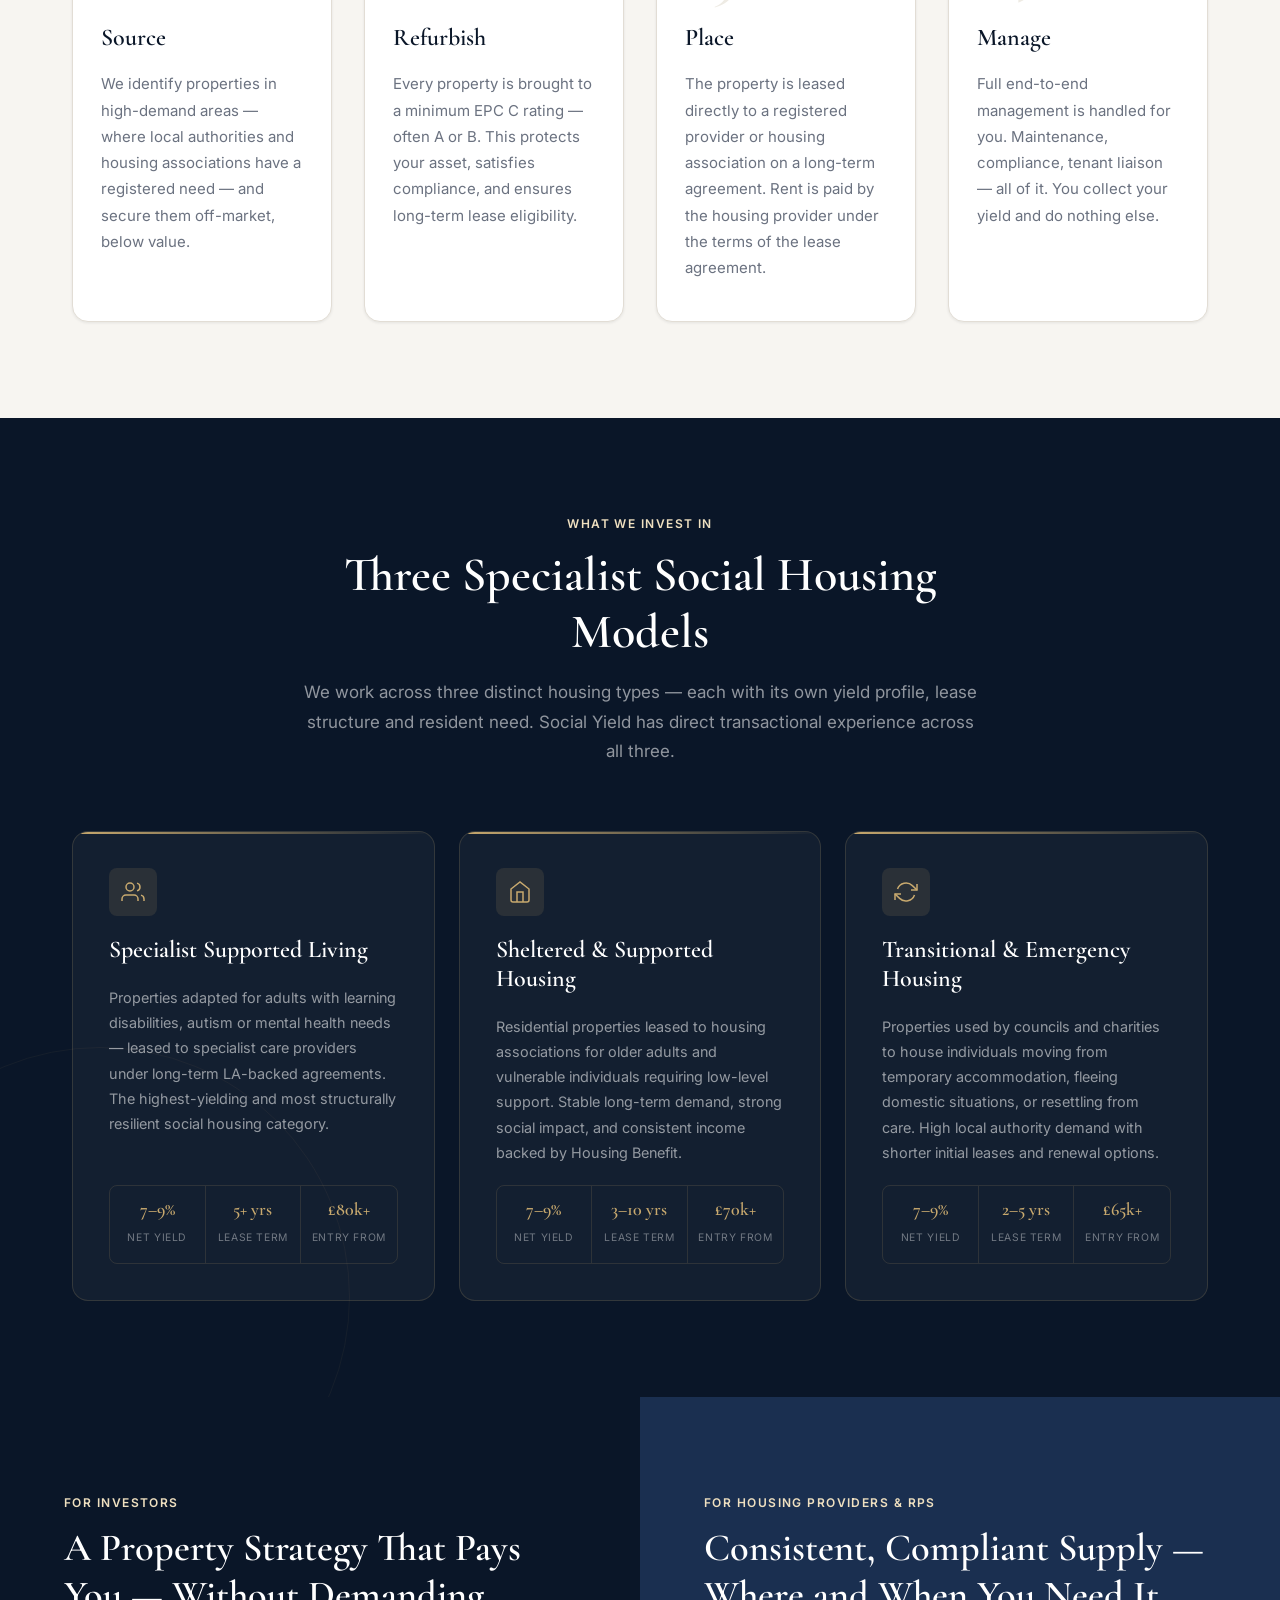
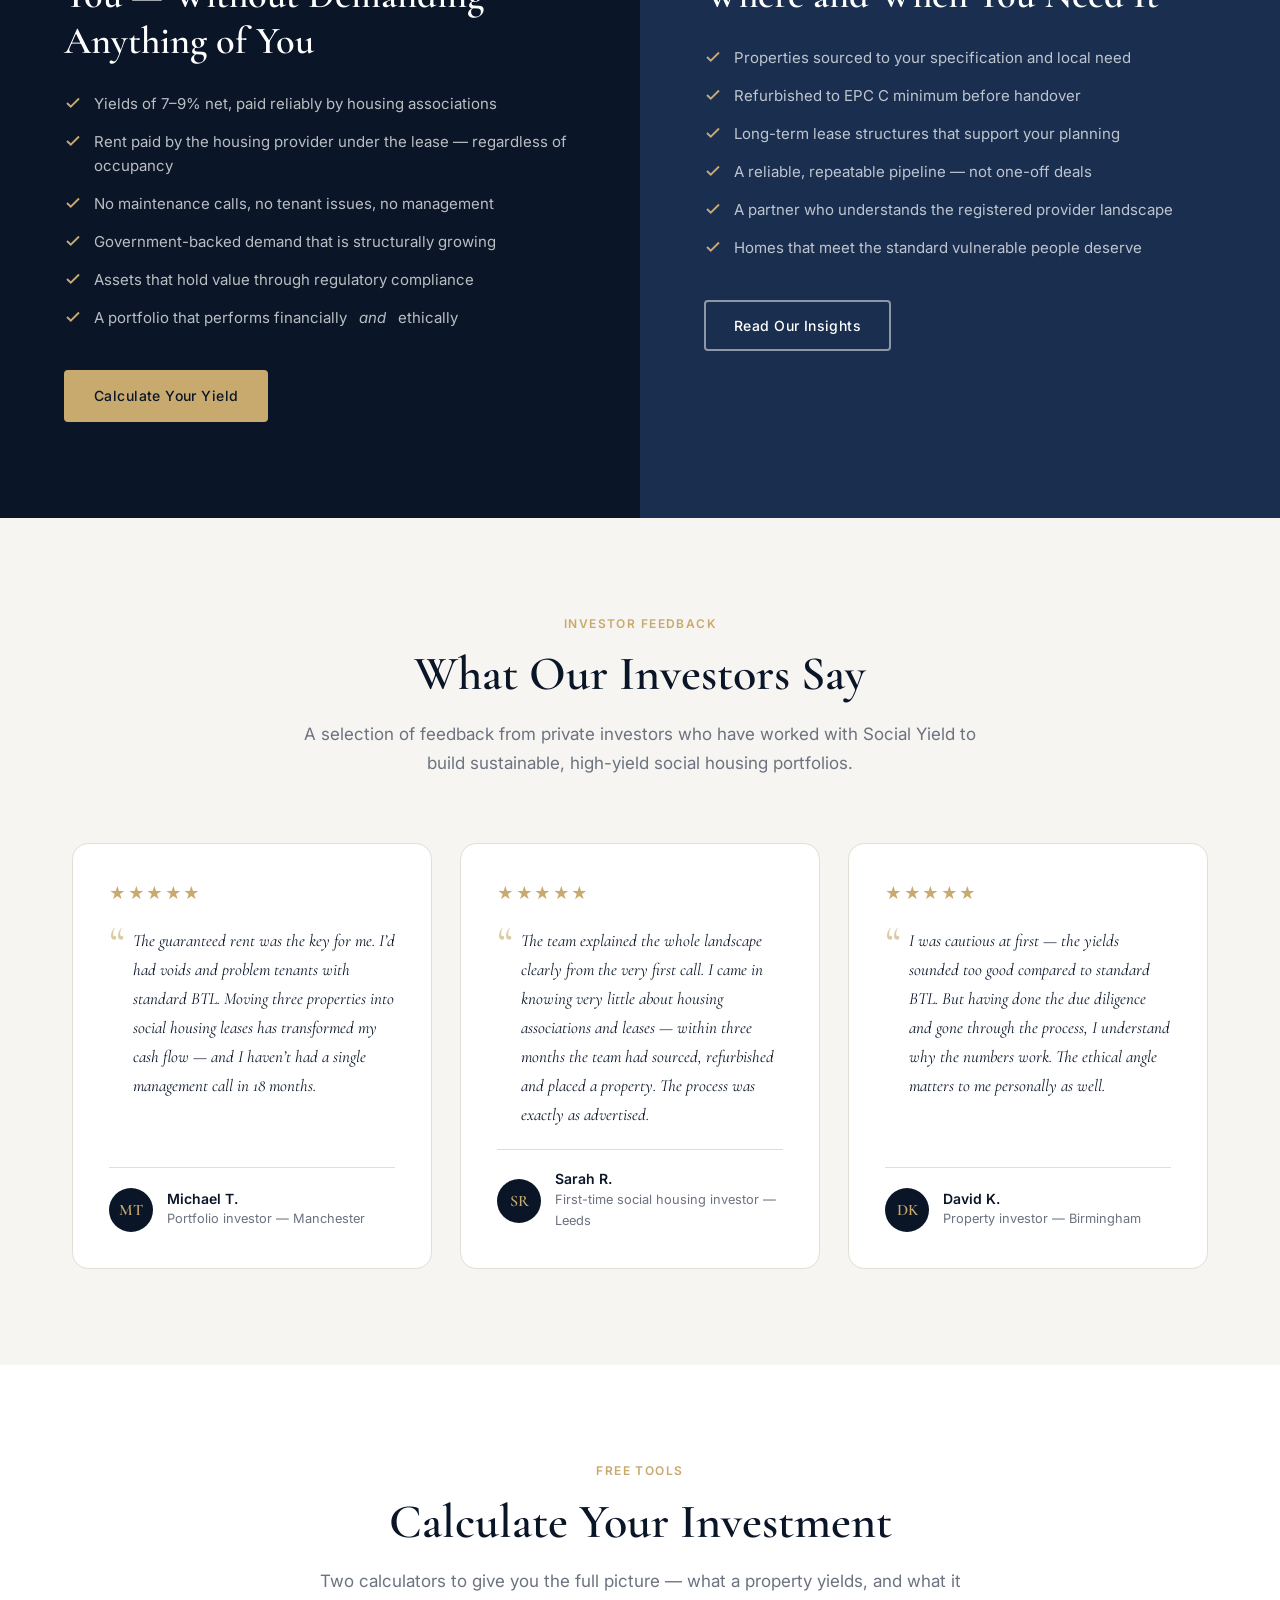
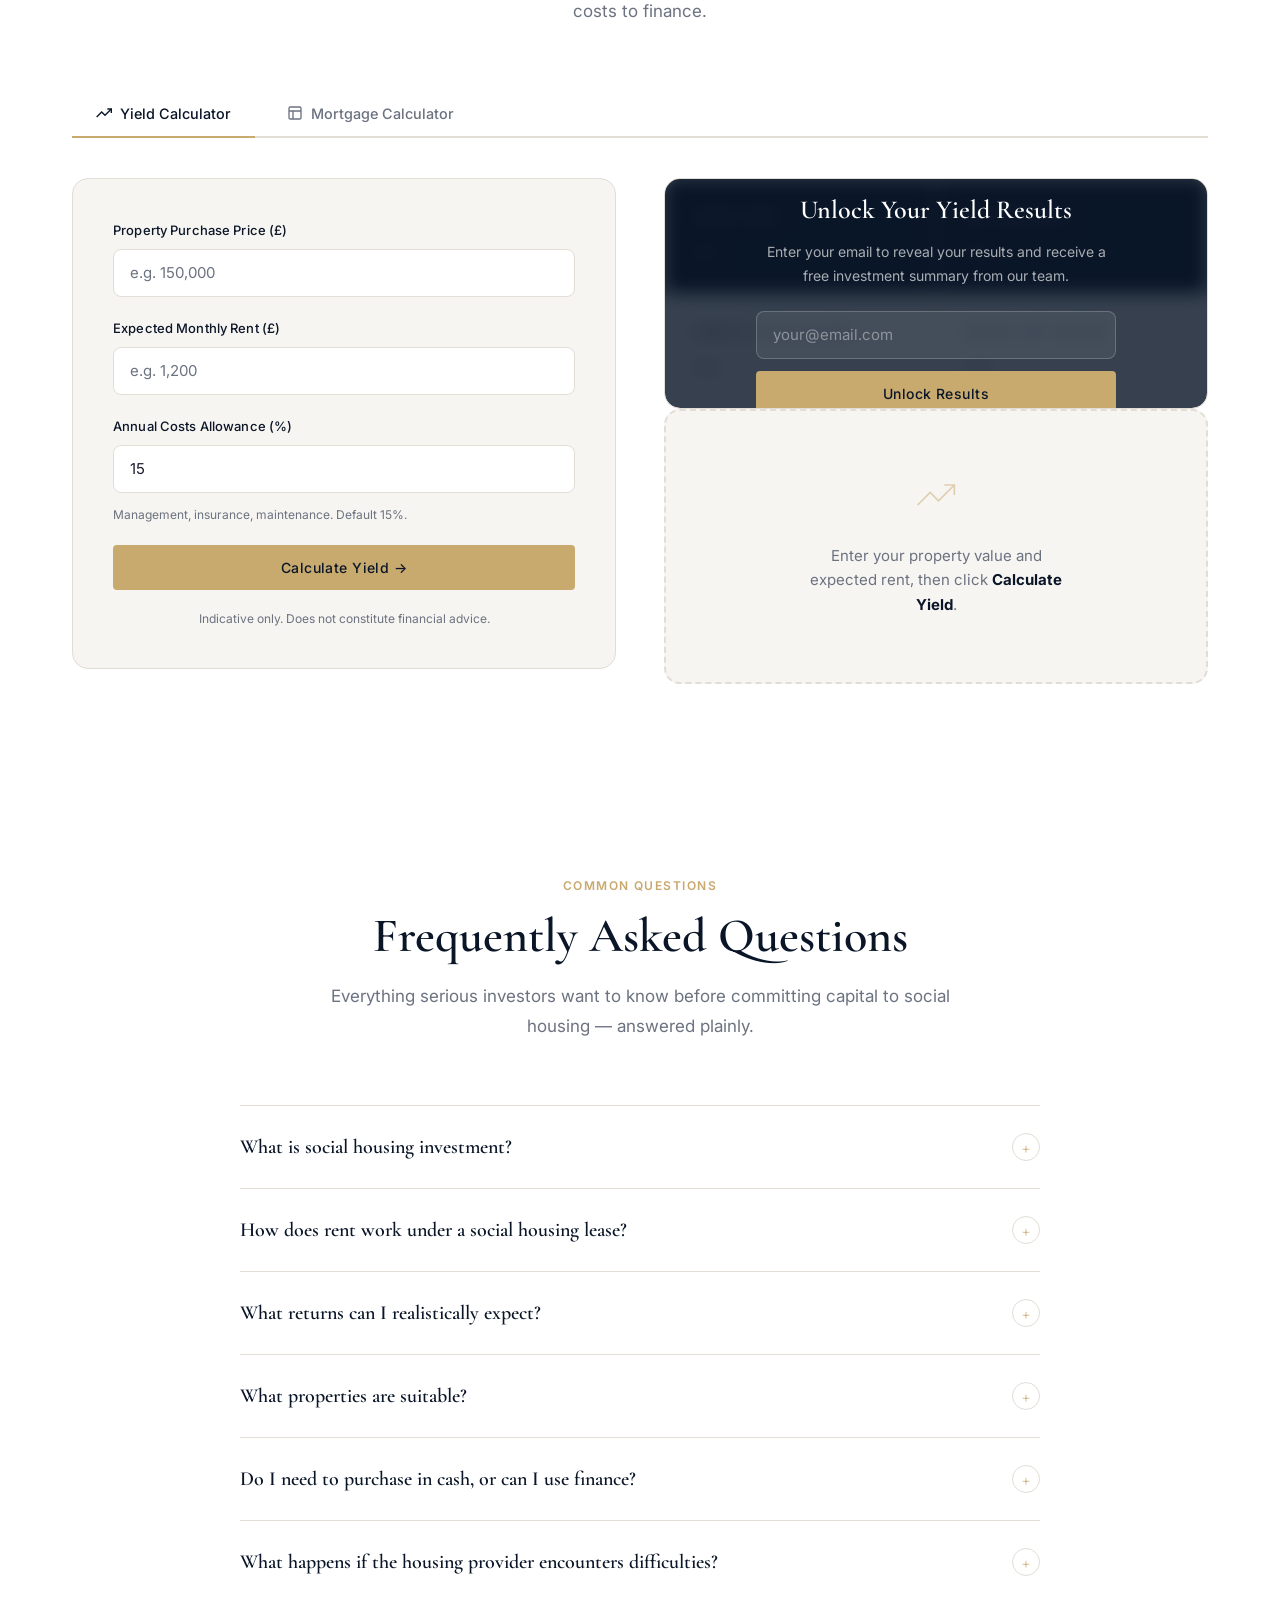
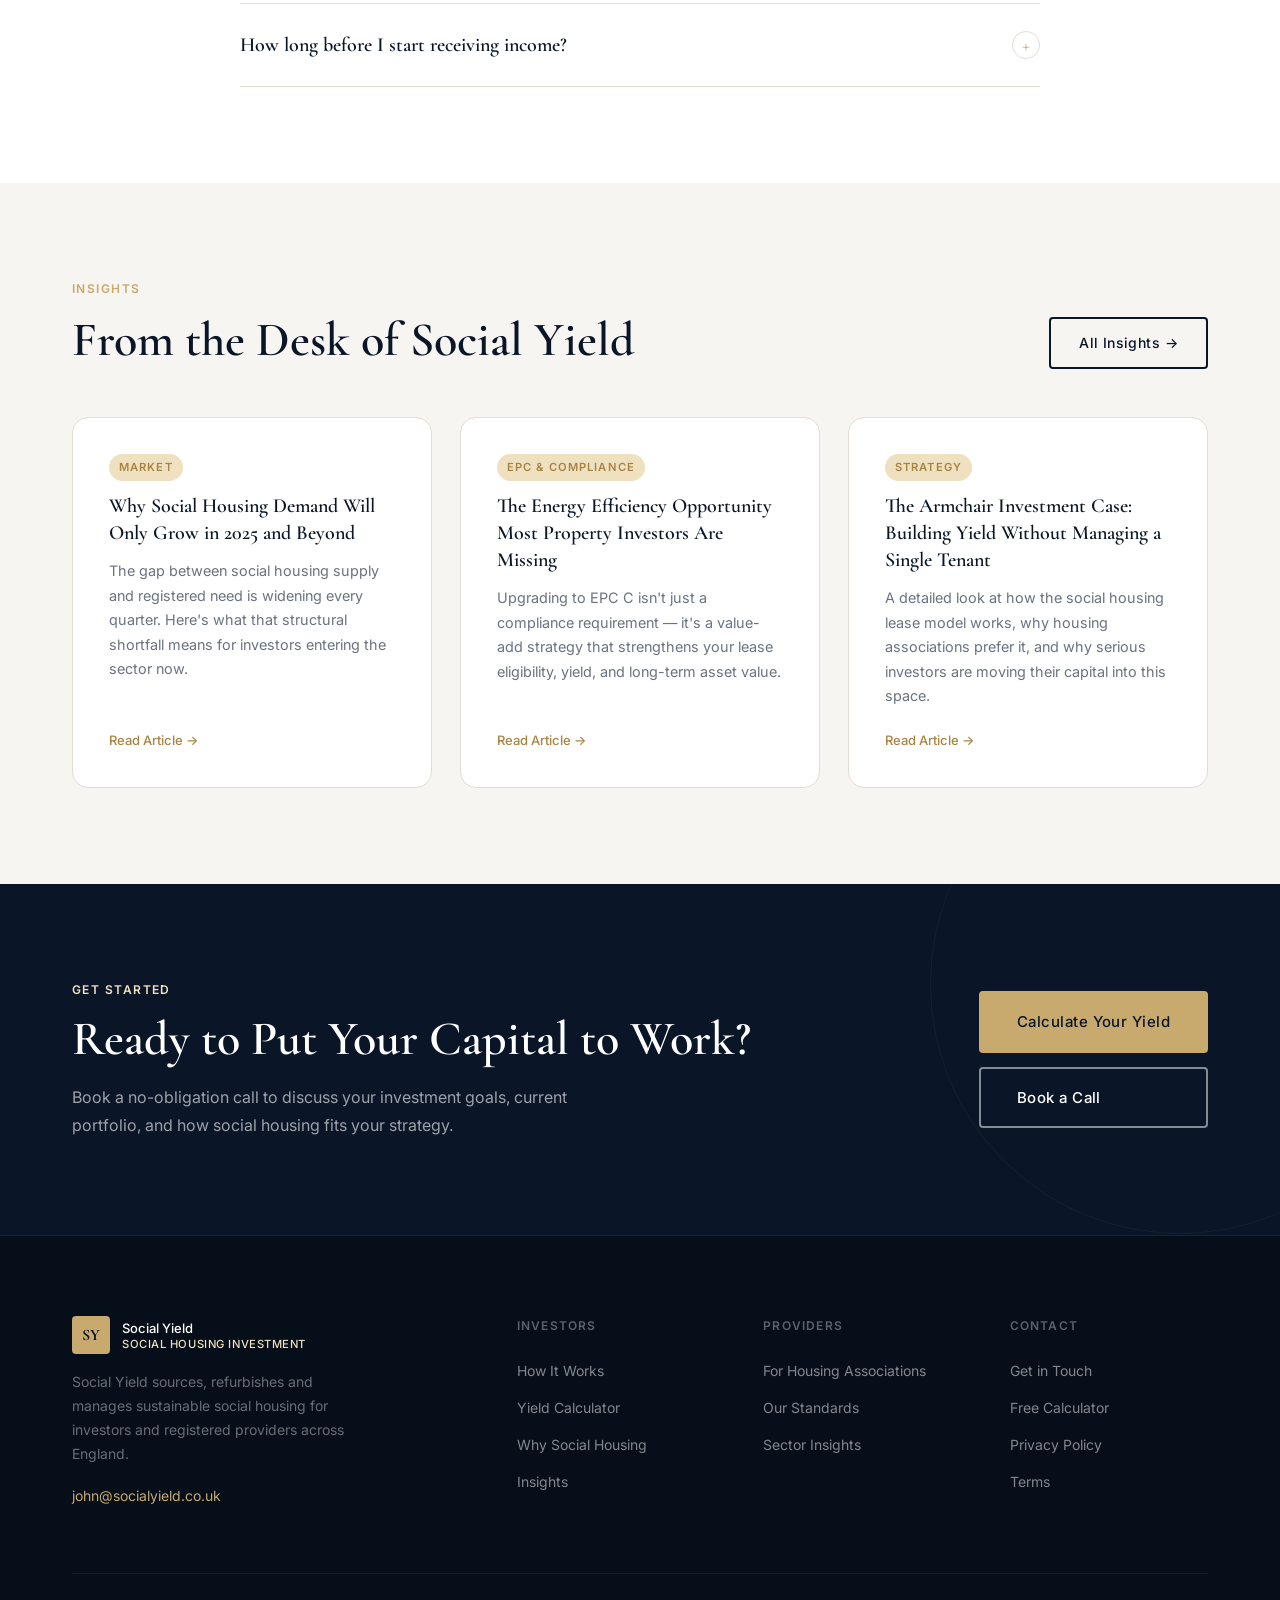
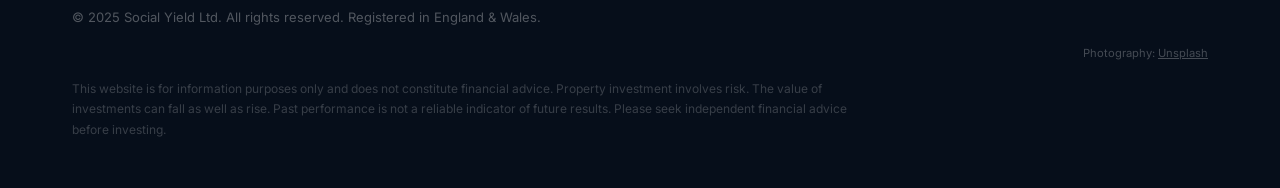
==== commit 3eee47e6: "SEO fixes: clean URLs, schemas, legal pages, yield update" ====
--- a/index.html
+++ b/index.html
@@ -4,9 +4,9 @@
 <head>
   <meta charset="UTF-8">
   <meta name="viewport" content="width=device-width, initial-scale=1.0">
-  <title>Social Housing Investment UK | Specialist Supported Living & Property Sourcing | Social Yield</title>
+  <title>Social Housing Investment UK | 7–9% Net Yields | Social Yield</title>
   <meta name="description" content="Social Yield sources, refurbishes and manages social housing properties across England for private investors — working with housing associations, local authorities and registered providers.">
-  <link rel="canonical" href="https://socialyield.co.uk/index.html">
+  <link rel="canonical" href="https://socialyield.co.uk/">
   <link rel="preconnect" href="https://fonts.googleapis.com">
   <link rel="preconnect" href="https://fonts.gstatic.com" crossorigin>
   <link href="https://fonts.googleapis.com/css2?family=Cormorant+Garamond:ital,wght@0,400;0,500;0,600;0,700;1,400;1,600&family=Inter:wght@300;400;500;600&display=swap" rel="stylesheet">
@@ -15,22 +15,236 @@
   <script async src="https://www.googletagmanager.com/gtag/js?id=G-GWD0JQLDQW"></script>
   <!-- Open Graph -->
   <meta property="og:type" content="website">
-  <meta property="og:title" content="Social Housing Investment UK | Social Yield">
+  <meta property="og:site_name" content="Social Yield">
+  <meta property="og:locale" content="en_GB">
+  <meta property="og:title" content="Social Housing Investment UK | 7–9% Net Yields | Social Yield">
   <meta property="og:description" content="Social Yield sources, refurbishes and manages social housing properties across England — working with housing associations, local authorities and registered providers.">
-  <meta property="og:url" content="https://socialyield.co.uk">
-  <meta property="og:image" content="https://images.unsplash.com/photo-1723047683175-f036e27e0e10?auto=format&fit=crop&w=1200&q=80">
+  <meta property="og:url" content="https://socialyield.co.uk/">
+  <meta property="og:image" content="https://socialyield.co.uk/og-home.jpg">
+  <meta property="og:image:width" content="1200">
+  <meta property="og:image:height" content="630">
   <meta name="twitter:card" content="summary_large_image">
-  <meta name="twitter:image" content="https://images.unsplash.com/photo-1723047683175-f036e27e0e10?auto=format&fit=crop&w=1200&q=80">
-  <!-- Schema.org -->
+  <meta name="twitter:title" content="Social Housing Investment UK | 7–9% Net Yields | Social Yield">
+  <meta name="twitter:description" content="Social Yield sources, refurbishes and manages social housing properties across England for private investors.">
+  <meta name="twitter:image" content="https://socialyield.co.uk/og-home.jpg">
+
+  <!-- Schema.org: Organization / FinancialService -->
   <script type="application/ld+json">
   {
     "@context": "https://schema.org",
-    "@type": "LocalBusiness",
+    "@type": ["Organization", "FinancialService"],
+    "@id": "https://socialyield.co.uk/#organization",
     "name": "Social Yield",
+    "legalName": "Social Yield Ltd",
+    "alternateName": "Social Yield Limited",
     "description": "Social housing investment specialists — sourcing, refurbishing and managing properties for private investors and registered providers across England.",
-    "url": "https://socialyield.co.uk",
-    "areaServed": { "@type": "Country", "name": "England" },
-    "serviceType": "Social Housing Investment"
+    "url": "https://socialyield.co.uk/",
+    "logo": "https://socialyield.co.uk/favicon.svg",
+    "image": "https://socialyield.co.uk/og-home.jpg",
+    "telephone": "+44-7917-042447",
+    "email": "john@socialyield.co.uk",
+    "areaServed": {
+      "@type": "Country",
+      "name": "England"
+    },
+    "serviceType": "Social Housing Investment",
+    "knowsAbout": [
+      "Social housing investment",
+      "Specialist Supported Living",
+      "Sheltered housing",
+      "Transitional housing",
+      "EPC compliance",
+      "Buy-to-let alternatives",
+      "Registered providers",
+      "Housing associations"
+    ],
+    "sameAs": [
+      "https://wa.me/447917042447"
+    ]
+  }
+  </script>
+
+  <!-- Schema.org: WebSite -->
+  <script type="application/ld+json">
+  {
+    "@context": "https://schema.org",
+    "@type": "WebSite",
+    "@id": "https://socialyield.co.uk/#website",
+    "url": "https://socialyield.co.uk/",
+    "name": "Social Yield",
+    "publisher": { "@id": "https://socialyield.co.uk/#organization" },
+    "inLanguage": "en-GB"
+  }
+  </script>
+
+  <!-- Schema.org: FAQPage -->
+  <script type="application/ld+json">
+  {
+    "@context": "https://schema.org",
+    "@type": "FAQPage",
+    "mainEntity": [
+      {
+        "@type": "Question",
+        "name": "What is social housing investment?",
+        "acceptedAnswer": {
+          "@type": "Answer",
+          "text": "You purchase a residential property and lease it to a registered housing provider — a housing association, specialist care provider, or local authority — under a long-term agreement. The provider guarantees your rent and manages the property and residents on your behalf. You retain full ownership of the asset while receiving a reliable monthly income with no management responsibility whatsoever."
+        }
+      },
+      {
+        "@type": "Question",
+        "name": "How does rent work under a social housing lease?",
+        "acceptedAnswer": {
+          "@type": "Answer",
+          "text": "Under a social housing lease, rent is paid by the registered housing provider rather than the individual tenant. The lease sets out the payment terms between you as the property owner and the provider. Voids and tenant management become the provider's responsibility rather than yours — which is one of the key structural differences from standard buy-to-let."
+        }
+      },
+      {
+        "@type": "Question",
+        "name": "What returns can I realistically expect?",
+        "acceptedAnswer": {
+          "@type": "Answer",
+          "text": "Our investors typically achieve 7–9% net yield depending on purchase price, location, and housing type. This is significantly above standard buy-to-let yields of 4–6%. The use of mortgage finance can further increase your return on equity — something we walk through in detail on the initial call and via our free yield calculator."
+        }
+      },
+      {
+        "@type": "Question",
+        "name": "What properties are suitable?",
+        "acceptedAnswer": {
+          "@type": "Answer",
+          "text": "Properties should typically be residential houses (flats are rarely suitable), located in areas with a registered local housing need, and capable of being upgraded to a minimum EPC C rating. Specialist Supported Living properties may require specific adaptations for care provision — we handle all specification, procurement and installation during the refurbishment phase."
+        }
+      },
+      {
+        "@type": "Question",
+        "name": "Do I need to purchase in cash, or can I use finance?",
+        "acceptedAnswer": {
+          "@type": "Answer",
+          "text": "Most of our investors use buy-to-let or commercial mortgages. The lease income from the housing provider may be structured to service mortgage payments, depending on the deal. We work with specialist brokers who understand the social housing lease model and can structure finance around it effectively. Purchasing in cash is not required."
+        }
+      },
+      {
+        "@type": "Question",
+        "name": "What happens if the housing provider encounters difficulties?",
+        "acceptedAnswer": {
+          "@type": "Answer",
+          "text": "Registered providers are regulated by the Regulator of Social Housing, which provides meaningful financial oversight and protection. Local authorities are backed by government directly. In the event of any provider difficulty, the property remains yours — a physical asset with market value — and we would work immediately to place it with an alternative provider."
+        }
+      },
+      {
+        "@type": "Question",
+        "name": "How long before I start receiving income?",
+        "acceptedAnswer": {
+          "@type": "Answer",
+          "text": "From initial enquiry to first rent payment, the typical timeline is 3–6 months — covering property sourcing, purchase, refurbishment and lease placement. Once the lease is signed, rent typically begins within 30 days. We keep you informed at every stage and are transparent about realistic timelines from day one."
+        }
+      }
+    ]
+  }
+  </script>
+
+  <!-- Schema.org: HowTo (Four-Step Process) -->
+  <script type="application/ld+json">
+  {
+    "@context": "https://schema.org",
+    "@type": "HowTo",
+    "name": "How Social Yield Delivers a Managed Social Housing Investment",
+    "description": "Four steps that take a below-market opportunity and turn it into a performing, fully managed social housing asset.",
+    "totalTime": "P6M",
+    "step": [
+      {
+        "@type": "HowToStep",
+        "position": 1,
+        "name": "Source",
+        "text": "We identify properties in high-demand areas — where local authorities and housing associations have a registered need — and secure them off-market, below value."
+      },
+      {
+        "@type": "HowToStep",
+        "position": 2,
+        "name": "Refurbish",
+        "text": "Every property is brought to a minimum EPC C rating — often A or B. This protects your asset, satisfies compliance, and ensures long-term lease eligibility."
+      },
+      {
+        "@type": "HowToStep",
+        "position": 3,
+        "name": "Place",
+        "text": "The property is leased directly to a registered provider or housing association on a long-term agreement. Rent is paid by the housing provider under the terms of the lease."
+      },
+      {
+        "@type": "HowToStep",
+        "position": 4,
+        "name": "Manage",
+        "text": "Full end-to-end management is handled for you. Maintenance, compliance, tenant liaison — all of it. You collect your yield and do nothing else."
+      }
+    ]
+  }
+  </script>
+
+  <!-- Schema.org: Reviews & AggregateRating -->
+  <script type="application/ld+json">
+  {
+    "@context": "https://schema.org",
+    "@type": "Organization",
+    "@id": "https://socialyield.co.uk/#organization-reviews",
+    "name": "Social Yield",
+    "url": "https://socialyield.co.uk/",
+    "aggregateRating": {
+      "@type": "AggregateRating",
+      "ratingValue": "5",
+      "bestRating": "5",
+      "worstRating": "1",
+      "reviewCount": "3"
+    },
+    "review": [
+      {
+        "@type": "Review",
+        "author": { "@type": "Person", "name": "Michael T." },
+        "reviewRating": { "@type": "Rating", "ratingValue": "5", "bestRating": "5" },
+        "reviewBody": "The guaranteed rent was the key for me. I'd had voids and problem tenants with standard BTL. Moving three properties into social housing leases has transformed my cash flow — and I haven't had a single management call in 18 months."
+      },
+      {
+        "@type": "Review",
+        "author": { "@type": "Person", "name": "Sarah R." },
+        "reviewRating": { "@type": "Rating", "ratingValue": "5", "bestRating": "5" },
+        "reviewBody": "The team explained the whole landscape clearly from the very first call. I came in knowing very little about housing associations and leases — within three months the team had sourced, refurbished and placed a property. The process was exactly as advertised."
+      },
+      {
+        "@type": "Review",
+        "author": { "@type": "Person", "name": "David K." },
+        "reviewRating": { "@type": "Rating", "ratingValue": "5", "bestRating": "5" },
+        "reviewBody": "I was cautious at first — the yields sounded too good compared to standard BTL. But having done the due diligence and gone through the process, I understand why the numbers work. The ethical angle matters to me personally as well."
+      }
+    ]
+  }
+  </script>
+
+  <!-- Schema.org: Services -->
+  <script type="application/ld+json">
+  {
+    "@context": "https://schema.org",
+    "@graph": [
+      {
+        "@type": "Service",
+        "name": "Specialist Supported Living Investment",
+        "provider": { "@id": "https://socialyield.co.uk/#organization" },
+        "areaServed": { "@type": "Country", "name": "England" },
+        "description": "Properties adapted for adults with learning disabilities, autism or mental health needs — leased to specialist care providers under long-term LA-backed agreements."
+      },
+      {
+        "@type": "Service",
+        "name": "Sheltered & Supported Housing Investment",
+        "provider": { "@id": "https://socialyield.co.uk/#organization" },
+        "areaServed": { "@type": "Country", "name": "England" },
+        "description": "Residential properties leased to housing associations for older adults and vulnerable individuals requiring low-level support."
+      },
+      {
+        "@type": "Service",
+        "name": "Transitional & Emergency Housing Investment",
+        "provider": { "@id": "https://socialyield.co.uk/#organization" },
+        "areaServed": { "@type": "Country", "name": "England" },
+        "description": "Properties used by councils and charities to house individuals moving from temporary accommodation, fleeing domestic situations, or resettling from care."
+      }
+    ]
   }
   </script>
 </head>
@@ -73,7 +287,7 @@
       <div class="hero__trust">
         <div class="hero__trust-item">
           <svg width="16" height="16" viewBox="0 0 24 24" fill="none" stroke="currentColor" stroke-width="2"><polyline points="20 6 9 17 4 12"></polyline></svg>
-          <span>8&ndash;10% Net Yields</span>
+          <span>7&ndash;9% Net Yields</span>
         </div>
         <div class="hero__trust-item">
           <svg width="16" height="16" viewBox="0 0 24 24" fill="none" stroke="currentColor" stroke-width="2"><polyline points="20 6 9 17 4 12"></polyline></svg>
@@ -100,7 +314,7 @@
     <div class="container">
       <div class="stats__grid">
         <div class="stats__item">
-          <span class="stats__num">8&ndash;10%</span>
+          <span class="stats__num">7&ndash;9%</span>
           <span class="stats__label">Average Net Yield</span>
         </div>
         <div class="stats__divider" aria-hidden="true"></div>
@@ -188,7 +402,7 @@
           <p>Properties adapted for adults with learning disabilities, autism or mental health needs &mdash; leased to specialist care providers under long-term LA-backed agreements. The highest-yielding and most structurally resilient social housing category.</p>
           <div class="inv-card__metrics">
             <div class="inv-card__metric">
-              <span class="inv-card__metric-val">8&ndash;10%</span>
+              <span class="inv-card__metric-val">7&ndash;9%</span>
               <span class="inv-card__metric-label">Net Yield</span>
             </div>
             <div class="inv-card__metric">
@@ -264,7 +478,7 @@
         <span class="eyebrow eyebrow--light">For Investors</span>
         <h2>A Property Strategy That Pays You &mdash; Without Demanding Anything of You</h2>
         <ul class="check-list">
-          <li>Yields of 8&ndash;10% net, paid reliably by housing associations</li>
+          <li>Yields of 7&ndash;9% net, paid reliably by housing associations</li>
           <li>Rent paid by the housing provider under the lease — regardless of occupancy</li>
           <li>No maintenance calls, no tenant issues, no management</li>
           <li>Government-backed demand that is structurally growing</li>
@@ -527,7 +741,7 @@
 
         <details class="faq__item reveal reveal-d1">
           <summary>What returns can I realistically expect? <span class="faq__icon">+</span></summary>
-          <p class="faq__body">Our investors typically achieve 8&ndash;10% net yield depending on purchase price, location, and housing type. This is significantly above standard buy-to-let yields of 4&ndash;6%. The use of mortgage finance can further increase your return on equity &mdash; something we walk through in detail on the initial call and via our free yield calculator above.</p>
+          <p class="faq__body">Our investors typically achieve 7&ndash;9% net yield depending on purchase price, location, and housing type. This is significantly above standard buy-to-let yields of 4&ndash;6%. The use of mortgage finance can further increase your return on equity &mdash; something we walk through in detail on the initial call and via our free yield calculator above.</p>
         </details>
 
         <details class="faq__item reveal reveal-d1">
@@ -636,13 +850,15 @@
         <div class="footer__col">
           <h4>Contact</h4>
           <ul>
-            <li><a href="#" data-eu="john" data-ed="socialyield.co.uk" class="obf-email">Get in Touch</a></li>
+            <li><a href="contact.html">Get in Touch</a></li>
             <li><a href="#calculator">Free Calculator</a></li>
+            <li><a href="privacy-policy.html">Privacy Policy</a></li>
+            <li><a href="terms.html">Terms</a></li>
           </ul>
         </div>
       </div>
       <div class="footer__bottom">
-        <p>&copy; 2025 Social Yield Ltd. All rights reserved.</p>
+        <p>&copy; 2025 Social Yield Ltd. All rights reserved. Registered in England &amp; Wales.</p>
         <p class="photo-credit">Photography: <a href="https://unsplash.com" target="_blank" rel="noopener">Unsplash</a></p>
         <p class="footer__legal">This website is for information purposes only and does not constitute financial advice. Property investment involves risk. The value of investments can fall as well as rise. Past performance is not a reliable indicator of future results. Please seek independent financial advice before investing.</p>
       </div>
@@ -659,7 +875,7 @@
 
   <!-- COOKIE BANNER -->
   <div class="cookie-banner" id="cookie-banner" role="dialog" aria-label="Cookie consent">
-    <p class="cookie-banner__text">We use cookies to understand how visitors use our site (Google Analytics). No personal data is shared with third parties. <a href="#" onclick="return false;">Privacy Policy</a></p>
+    <p class="cookie-banner__text">We use cookies to understand how visitors use our site (Google Analytics). See our <a href="privacy-policy.html">Privacy Policy</a> for full details.</p>
     <div class="cookie-banner__actions">
       <button class="cookie-banner__decline" id="cookie-decline">Decline</button>
       <button class="btn btn--gold" id="cookie-accept">Accept Cookies</button>
